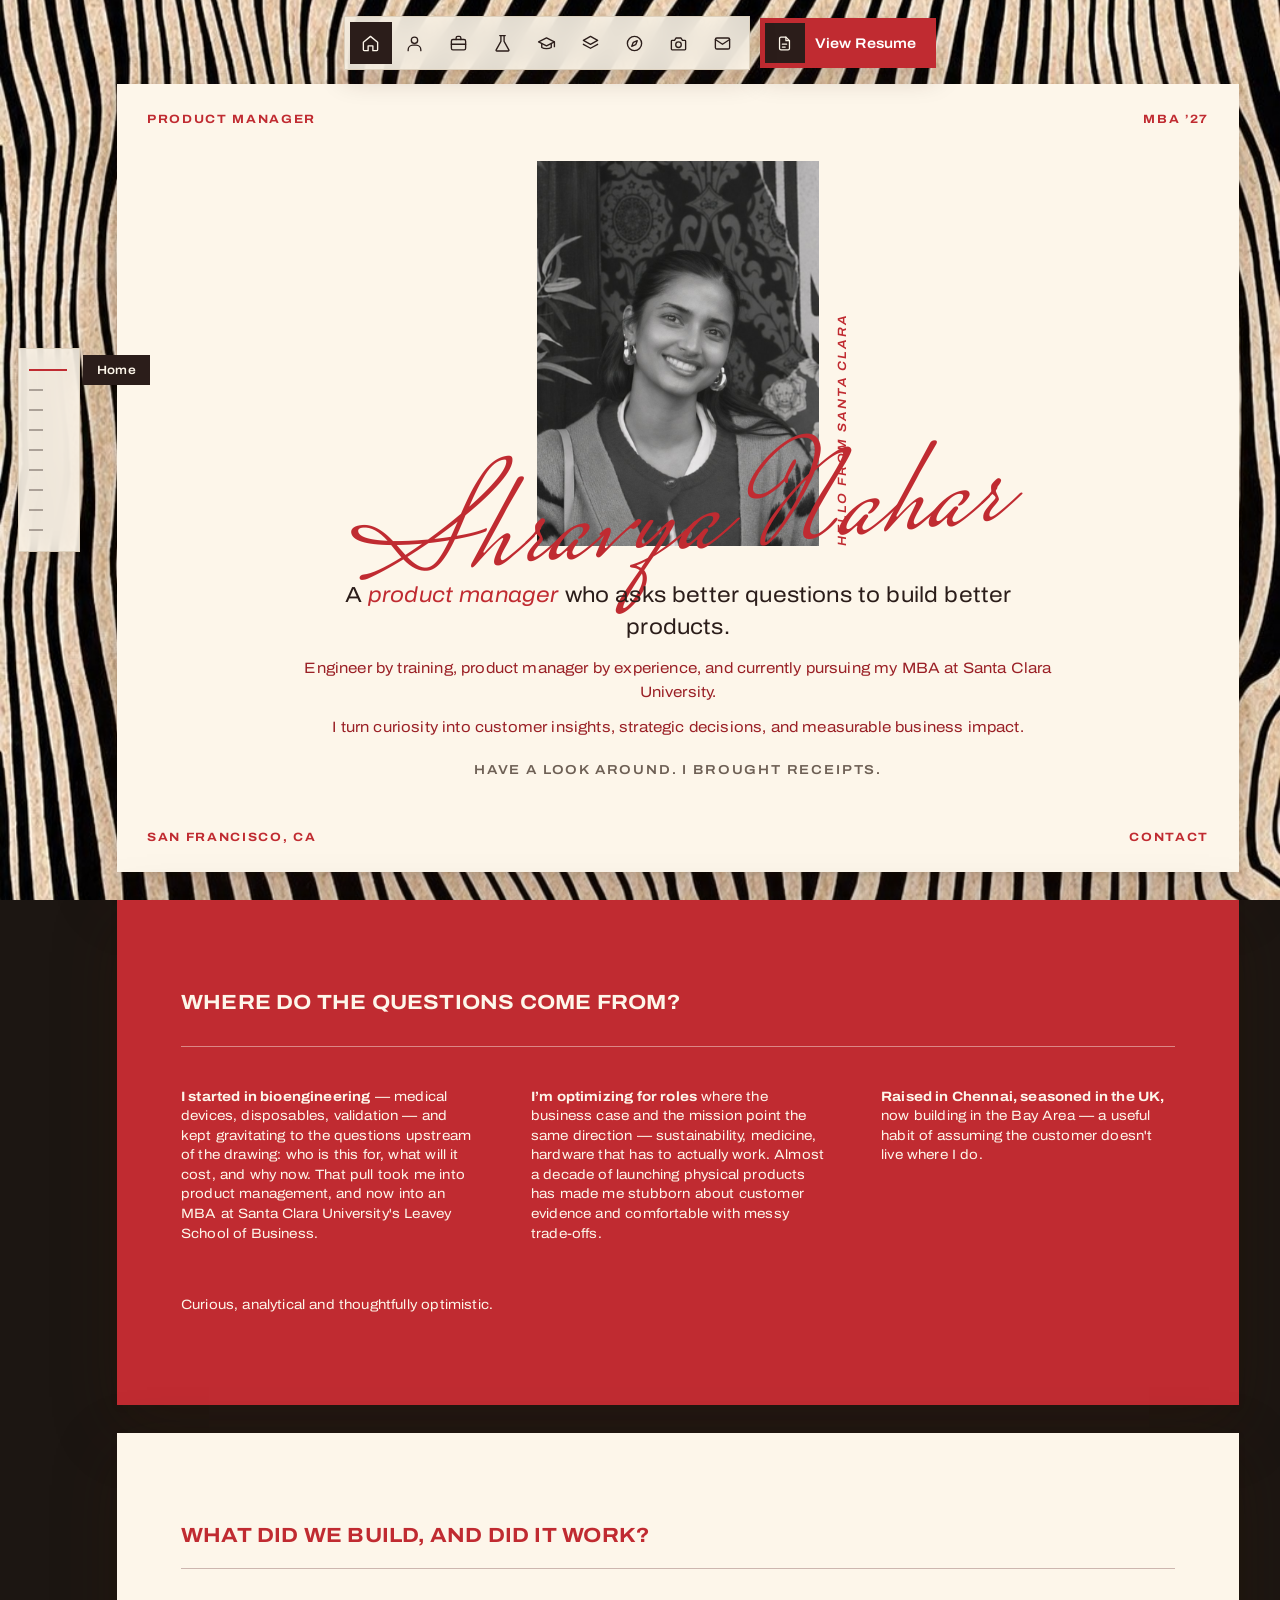
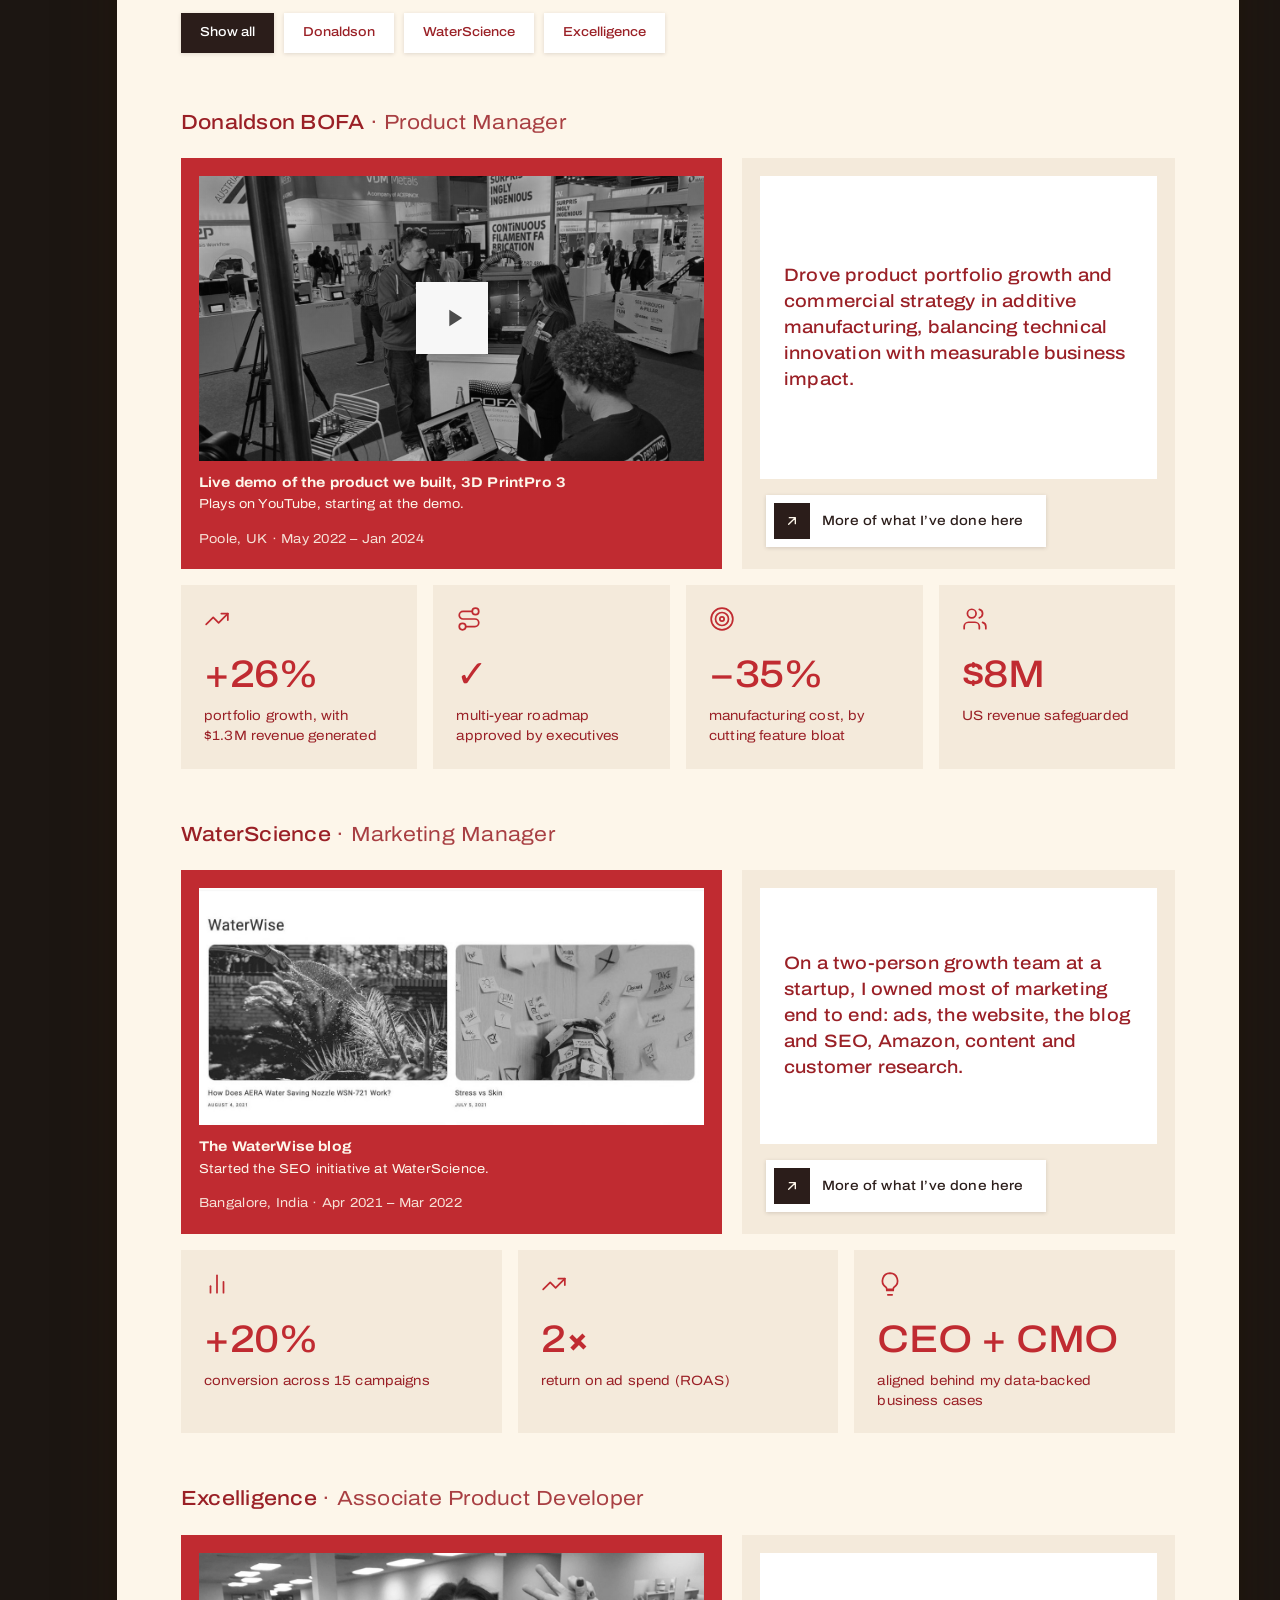
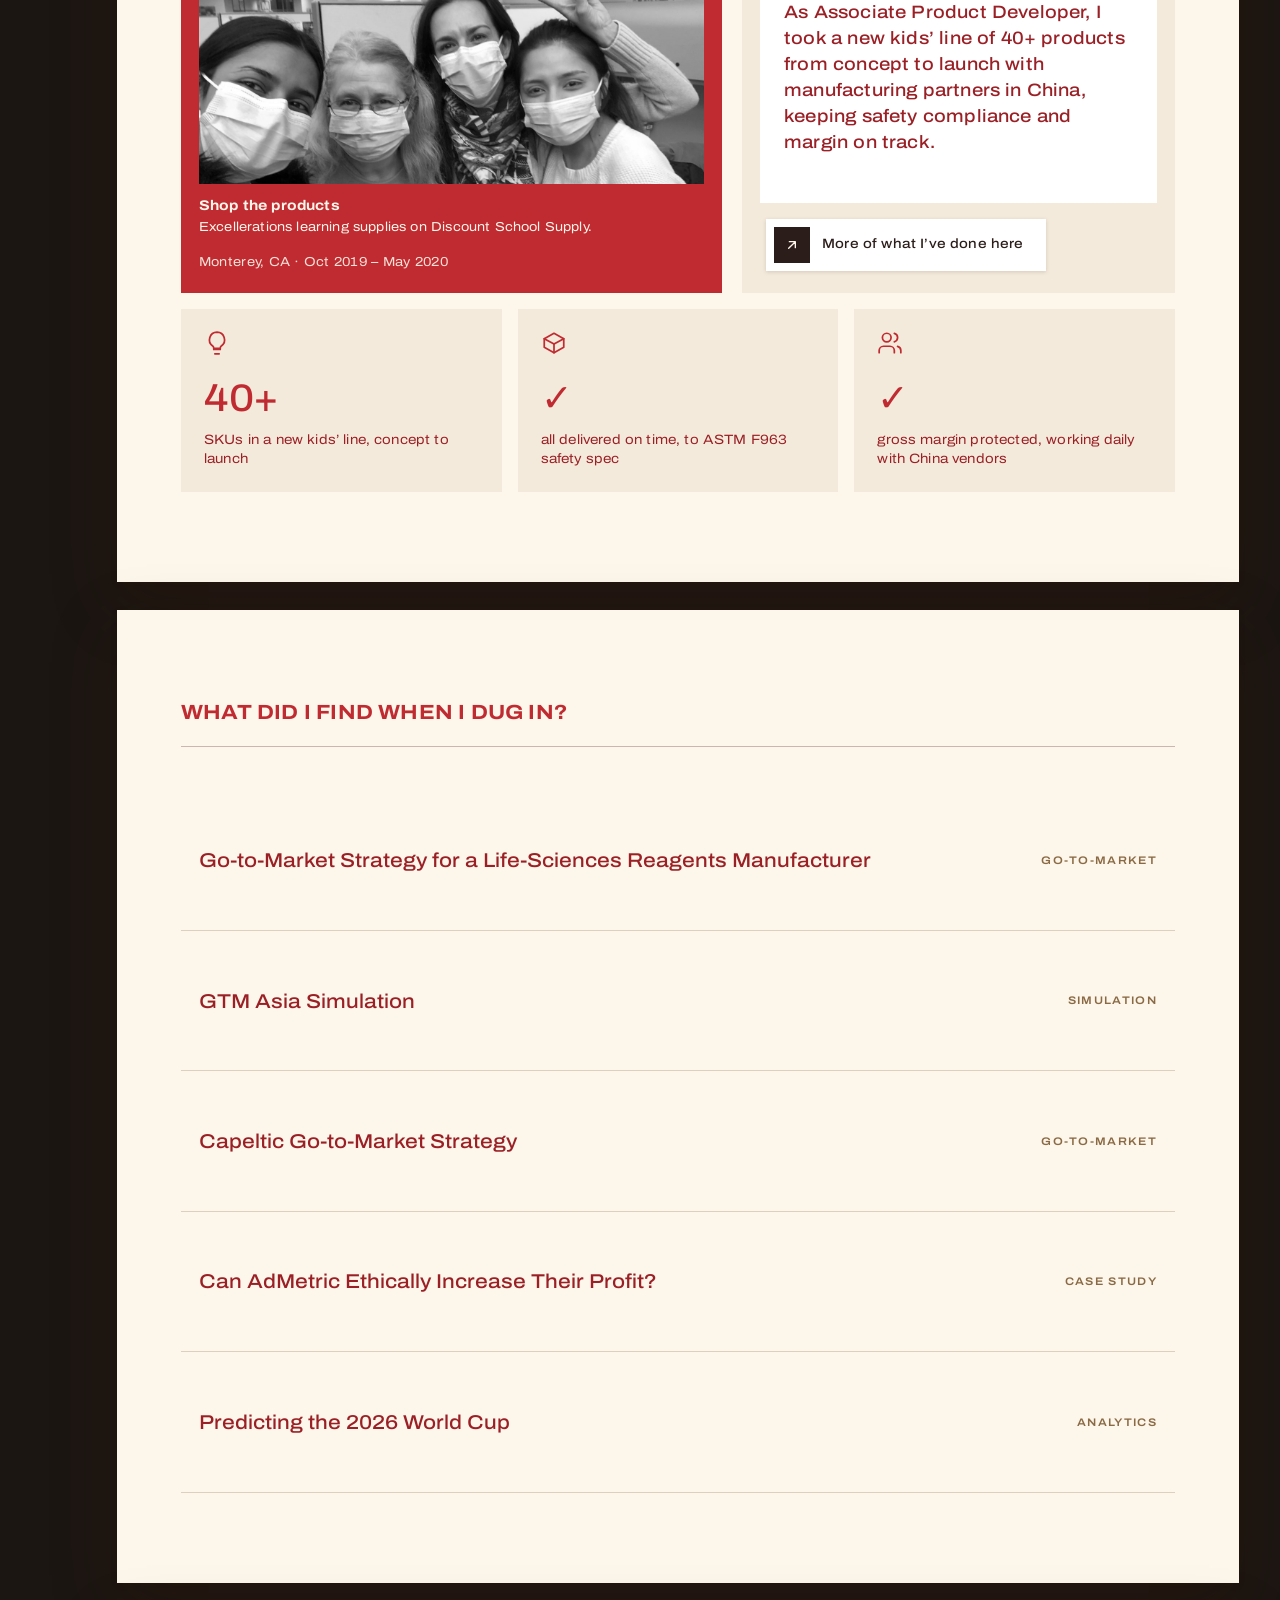
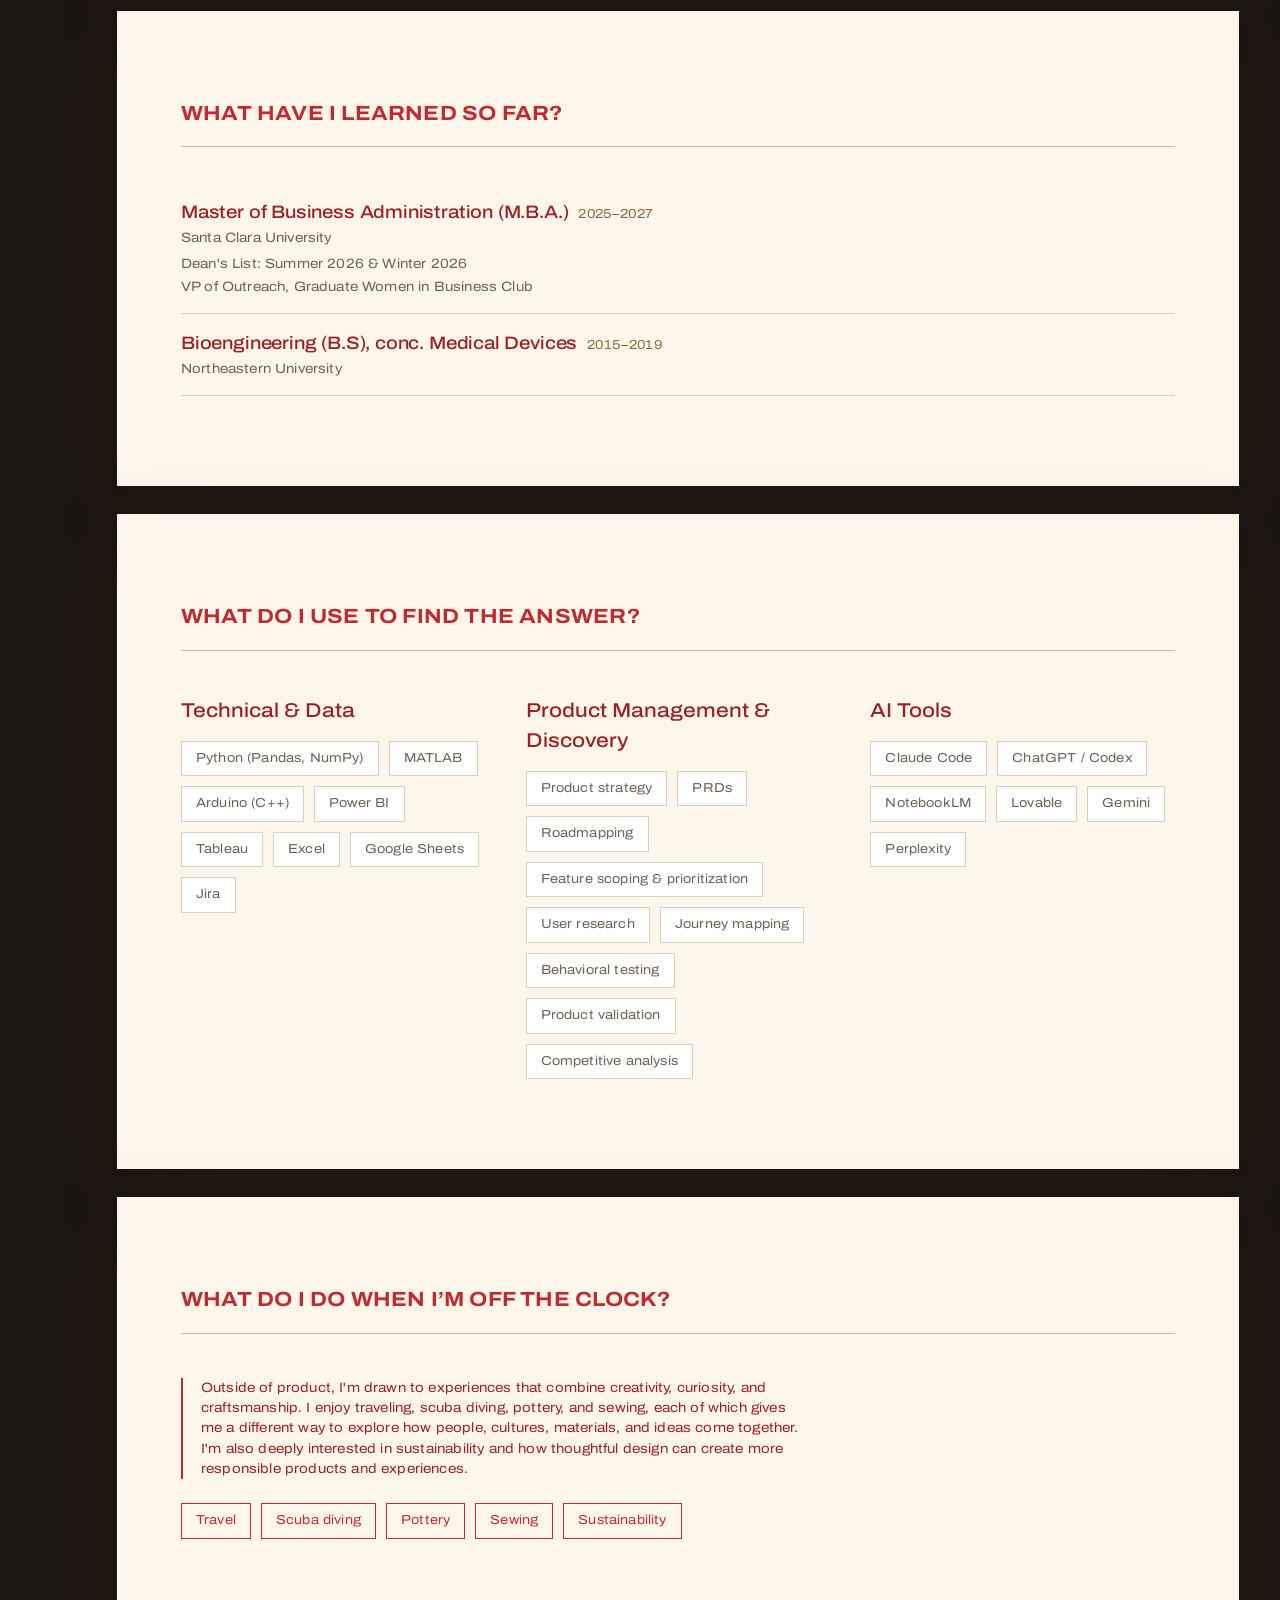
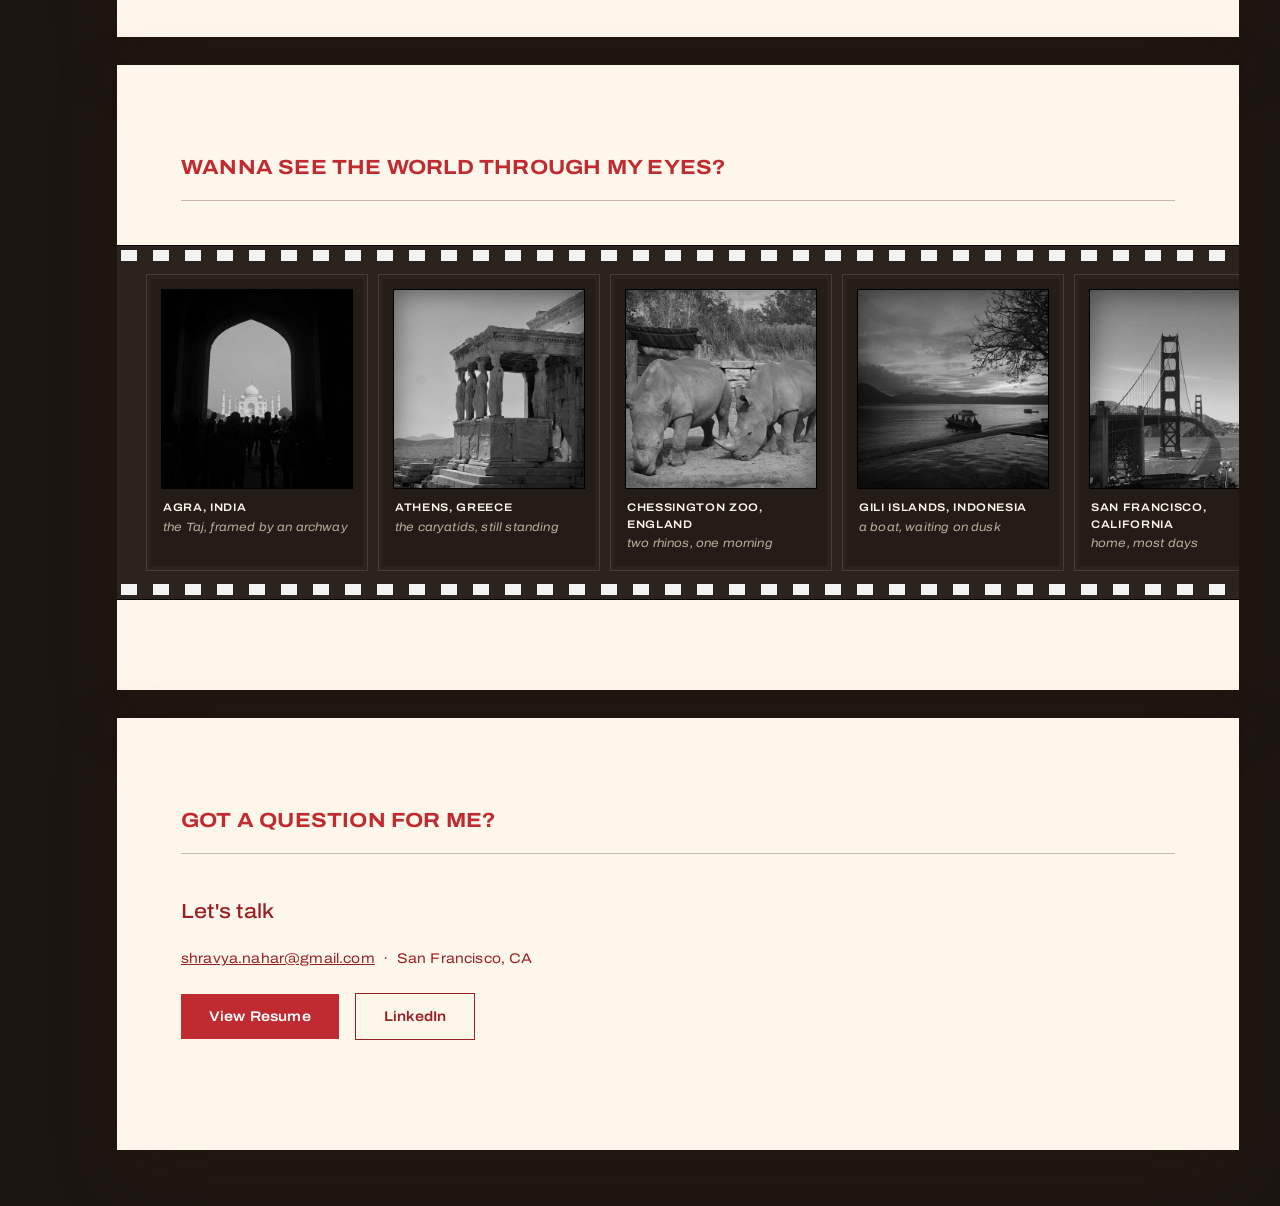
==== index.html @ 0313e8bf "Project row titles back to previous size Co-Authored-By: Claude Sonnet 5.5 <noreply@anthropic.com> C" ====
<!DOCTYPE html>
<html lang="en">
<head>
<meta charset="UTF-8">
<meta name="viewport" content="width=device-width, initial-scale=1.0">
<title>Shravya Nahar — Product Manager</title>
<meta name="description" content="Shravya Nahar — Product Manager, MBA candidate at Santa Clara University. Portfolio of product, growth, and design work.">
<link rel="preconnect" href="https://fonts.googleapis.com">
<link rel="preconnect" href="https://fonts.gstatic.com" crossorigin>
<link href="https://fonts.googleapis.com/css2?family=Archivo:wdth,wght@100..125,300..700&family=Mrs+Saint+Delafield&display=swap" rel="stylesheet">
<link rel="stylesheet" href="css/style.css?v=1793691779">
</head>
<body>
<svg width="0" height="0" style="position:absolute" aria-hidden="true" focusable="false">
  <defs>
    <symbol id="i-trend" viewBox="0 0 24 24"><polyline points="22 7 13.5 15.5 8.5 10.5 2 17"/><polyline points="16 7 22 7 22 13"/></symbol>
    <symbol id="i-route" viewBox="0 0 24 24"><circle cx="6" cy="19" r="3"/><path d="M9 19h8.5a3.5 3.5 0 0 0 0-7h-11a3.5 3.5 0 0 1 0-7H15"/><circle cx="18" cy="5" r="3"/></symbol>
    <symbol id="i-target" viewBox="0 0 24 24"><circle cx="12" cy="12" r="10"/><circle cx="12" cy="12" r="6"/><circle cx="12" cy="12" r="2"/></symbol>
    <symbol id="i-users" viewBox="0 0 24 24"><path d="M16 21v-2a4 4 0 0 0-4-4H6a4 4 0 0 0-4 4v2"/><circle cx="9" cy="7" r="4"/><path d="M22 21v-2a4 4 0 0 0-3-3.87"/><path d="M16 3.13a4 4 0 0 1 0 7.75"/></symbol>
    <symbol id="i-chart" viewBox="0 0 24 24"><line x1="18" y1="20" x2="18" y2="10"/><line x1="12" y1="20" x2="12" y2="4"/><line x1="6" y1="20" x2="6" y2="14"/></symbol>
    <symbol id="i-bulb" viewBox="0 0 24 24"><path d="M9 18h6"/><path d="M10 22h4"/><path d="M12 2a7 7 0 0 0-4 12.7c.6.5 1 1.3 1 2.3h6c0-1 .4-1.8 1-2.3A7 7 0 0 0 12 2z"/></symbol>
    <symbol id="i-box" viewBox="0 0 24 24"><path d="M21 8 12 3 3 8v8l9 5 9-5z"/><path d="M3 8l9 5 9-5"/><path d="M12 13v8"/></symbol>
  </defs>
</svg>

<!-- TOP NAV -->
<header class="topnav">
  <nav class="topnav-pill" aria-label="Sections">
    <a href="#home" data-nav="home" data-label="Home" aria-label="Home"><svg viewBox="0 0 24 24" aria-hidden="true"><path d="M3 10.5 12 3l9 7.5V20a1 1 0 0 1-1 1h-5v-6H9v6H4a1 1 0 0 1-1-1z"/></svg></a>
    <a href="#about" data-nav="about" data-label="About" aria-label="About"><svg viewBox="0 0 24 24" aria-hidden="true"><circle cx="12" cy="8" r="4"/><path d="M4 21v-1a6 6 0 0 1 6-6h4a6 6 0 0 1 6 6v1"/></svg></a>
    <a href="#experience" data-nav="experience" data-label="Experience" aria-label="Experience"><svg viewBox="0 0 24 24" aria-hidden="true"><rect x="3" y="7" width="18" height="13" rx="2"/><path d="M9 7V5a2 2 0 0 1 2-2h2a2 2 0 0 1 2 2v2"/><path d="M3 13h18"/></svg></a>
    <a href="#projects" data-nav="projects" data-label="Projects" aria-label="Projects"><svg viewBox="0 0 24 24" aria-hidden="true"><path d="M10 2v7.31L4 20a1 1 0 0 0 .9 1.5h14.2a1 1 0 0 0 .9-1.5L14 9.31V2"/><path d="M8.5 2h7"/></svg></a>
    <a href="#education" data-nav="education" data-label="Education" aria-label="Education"><svg viewBox="0 0 24 24" aria-hidden="true"><path d="M22 10 12 5 2 10l10 5z"/><path d="M6 12v5c3 2 9 2 12 0v-5"/><path d="M22 10v6"/></svg></a>
    <a href="#skills" data-nav="skills" data-label="Skills" aria-label="Skills"><svg viewBox="0 0 24 24" aria-hidden="true"><path d="m12 3 9 5-9 5-9-5z"/><path d="m3 13 9 5 9-5"/></svg></a>
    <a href="#beyond" data-nav="beyond" data-label="Beyond" aria-label="Beyond"><svg viewBox="0 0 24 24" aria-hidden="true"><circle cx="12" cy="12" r="9"/><path d="m15.5 8.5-2 5-5 2 2-5z"/></svg></a>
    <a href="#lens" data-nav="lens" data-label="Lens" aria-label="Lens"><svg viewBox="0 0 24 24" aria-hidden="true"><path d="M4 8h3l2-3h6l2 3h3a1 1 0 0 1 1 1v10a1 1 0 0 1-1 1H4a1 1 0 0 1-1-1V9a1 1 0 0 1 1-1z"/><circle cx="12" cy="13.5" r="3.5"/></svg></a>
    <a href="#contact" data-nav="contact" data-label="Contact" aria-label="Contact"><svg viewBox="0 0 24 24" aria-hidden="true"><rect x="3" y="5" width="18" height="14" rx="2"/><path d="m3 7 9 6 9-6"/></svg></a>
  </nav>
  <a class="topnav-cta" href="assets/Shravya_Nahar_Resume.pdf" target="_blank" rel="noopener noreferrer"><span class="dot"><svg viewBox="0 0 24 24" aria-hidden="true"><path d="M14 3H7a2 2 0 0 0-2 2v14a2 2 0 0 0 2 2h10a2 2 0 0 0 2-2V8z"/><path d="M14 3v5h5"/><path d="M9 13h6M9 17h4"/></svg></span><span class="t">View Resume</span></a>
</header>

<!-- SIDE RAIL: follows the page as you scroll -->
<nav class="rail" aria-label="Page position">
  <a href="#home" data-nav="home" aria-label="Home"><span class="rail-label">Home</span></a>
  <a href="#about" data-nav="about" aria-label="About"><span class="rail-label">About</span></a>
  <a href="#experience" data-nav="experience" aria-label="Experience"><span class="rail-label">Experience</span></a>
  <a href="#projects" data-nav="projects" aria-label="Projects"><span class="rail-label">Projects</span></a>
  <a href="#education" data-nav="education" aria-label="Education"><span class="rail-label">Education</span></a>
  <a href="#skills" data-nav="skills" aria-label="Skills"><span class="rail-label">Skills</span></a>
  <a href="#beyond" data-nav="beyond" aria-label="Beyond"><span class="rail-label">Beyond</span></a>
  <a href="#lens" data-nav="lens" aria-label="Lens"><span class="rail-label">Lens</span></a>
  <a href="#contact" data-nav="contact" aria-label="Contact"><span class="rail-label">Contact</span></a>
</nav>


<!-- HERO -->
<section class="hero" id="home">
  <span class="corner tl">Product Manager</span>
  <span class="corner tr">MBA &rsquo;27</span>
  <span class="corner bl">San Francisco, CA</span>
  <a class="corner br" href="#contact">Contact</a>
  <div class="hero-stage">
    <figure class="hero-photo">
      <img src="images/shravya-portrait-bw.jpg" alt="Portrait of Shravya Nahar smiling, in a red cardigan">
      <figcaption>Hello from Santa Clara</figcaption>
    </figure>
    <h1 class="signature">Shravya Nahar</h1>
  </div>
  <div class="hero-copy">
    <p class="hero-line">A <em>product manager</em> who asks better questions to build better products.</p>
    <p class="hero-body">Engineer by training, product manager by experience, and currently pursuing my MBA at Santa Clara University.</p>
    <p class="hero-body">I turn curiosity into customer insights, strategic decisions, and measurable business impact.</p>
    <p class="hero-sub">Have a look around. I brought receipts.</p>
  </div>
</section>

<!-- ABOUT -->
<section class="about" id="about">
  <div class="eyebrow">Where do the questions come from?</div>
  <hr class="rule">
  <p><strong>I started in bioengineering</strong> — medical devices, disposables, validation — and kept gravitating to the questions upstream of the drawing: who is this for, what will it cost, and why now. That pull took me into product management, and now into an MBA at Santa Clara University's Leavey School of Business.</p>
  <p><strong>I&rsquo;m optimizing for roles</strong> where the business case and the mission point the same direction — sustainability, medicine, hardware that has to actually work. Almost a decade of launching physical products has made me stubborn about customer evidence and comfortable with messy trade-offs.</p>
  <p><strong>Raised in Chennai, seasoned in the UK,</strong> now building in the Bay Area — a useful habit of assuming the customer doesn't live where I do.</p>
  <p class="closer">Curious, analytical and thoughtfully optimistic.</p>
</section>

<!-- EXPERIENCE -->
<section class="experience" id="experience">
  <div class="eyebrow">What did we build, and did it work?</div>
  <hr class="rule">
  <div class="filter" role="group" aria-label="Filter experience">
    <button class="fpill" type="button" data-job-filter="all" aria-pressed="true">Show all</button>
    <button class="fpill" type="button" data-job-filter="donaldson" aria-pressed="false">Donaldson</button>
    <button class="fpill" type="button" data-job-filter="waterscience" aria-pressed="false">WaterScience</button>
    <button class="fpill" type="button" data-job-filter="excelligence" aria-pressed="false">Excelligence</button>
  </div>
  <article class="job" data-job="donaldson">
    <h3 class="job-head"><a href="work/donaldson.html">Donaldson BOFA <span class="job-head-role">&middot; Product Manager</span></a></h3>
    <div class="job-top">
      <div class="job-visual">
        <div class="job-video">
          <a class="video-facade" style="--video-img: url(../images/donaldson-demo.jpg)" href="https://youtu.be/Z4GzTUq6Cwg?t=8582" target="_blank" rel="noopener noreferrer" aria-label="Watch the live demo on YouTube (opens in a new tab)">
            <span class="video-play"><svg viewBox="0 0 24 24" aria-hidden="true"><path d="M8 5v14l11-7z"/></svg></span>
          </a>
          <p class="video-cap"><strong>Live demo of the product we built, 3D PrintPro 3</strong>Plays on YouTube, starting at the demo.</p>
        </div>
        <div class="job-visual-text"><p class="job-meta">Poole, UK &middot; May 2022 &ndash; Jan 2024</p></div>
      </div>
      <div class="job-summary">
        <div class="job-claim-box"><p class="job-claim">Drove product portfolio growth and commercial strategy in additive manufacturing, balancing technical innovation with measurable business impact.</p></div>
        <div class="job-detail">
          <a class="job-link" href="work/donaldson.html"><span class="dot"><svg viewBox="0 0 24 24" aria-hidden="true"><path d="M7 17 17 7M8 7h9v9"/></svg></span>More of what I&rsquo;ve done here</a>
        </div>
      </div>
    </div>
    <div class="job-cards" style="--n:4">
        <div class="jcard"><svg class="jicon" viewBox="0 0 24 24" aria-hidden="true"><use href="#i-trend"/></svg><p class="stat">+26%</p><p class="stat-label">portfolio growth, with $1.3M revenue generated</p></div>
        <div class="jcard"><svg class="jicon" viewBox="0 0 24 24" aria-hidden="true"><use href="#i-route"/></svg><p class="stat">&#10003;</p><p class="stat-label">multi-year roadmap approved by executives</p></div>
        <div class="jcard"><svg class="jicon" viewBox="0 0 24 24" aria-hidden="true"><use href="#i-target"/></svg><p class="stat">&minus;35%</p><p class="stat-label">manufacturing cost, by cutting feature bloat</p></div>
        <div class="jcard"><svg class="jicon" viewBox="0 0 24 24" aria-hidden="true"><use href="#i-users"/></svg><p class="stat">$8M</p><p class="stat-label">US revenue safeguarded</p></div>
    </div>
  </article>
  <article class="job" data-job="waterscience">
    <h3 class="job-head"><a href="work/waterscience.html">WaterScience <span class="job-head-role">&middot; Marketing Manager</span></a></h3>
    <div class="job-top">
      <div class="job-visual">
        <div class="job-video">
          <a class="job-shot" style="--shot-img: url(../images/ws-blog.jpg)" href="https://www.waterscience.in/blogs/water-awareness?page=10" target="_blank" rel="noopener noreferrer" aria-label="Open the WaterWise blog (opens in a new tab)"></a>
          <p class="video-cap"><strong>The WaterWise blog</strong>Started the SEO initiative at WaterScience.</p>
        </div>
        <div class="job-visual-text"><p class="job-meta">Bangalore, India &middot; Apr 2021 &ndash; Mar 2022</p></div>
      </div>
      <div class="job-summary">
        <div class="job-claim-box"><p class="job-claim">On a two-person growth team at a startup, I owned most of marketing end to end: ads, the website, the blog and SEO, Amazon, content and customer research.</p></div>
        <div class="job-detail">
          <a class="job-link" href="work/waterscience.html"><span class="dot"><svg viewBox="0 0 24 24" aria-hidden="true"><path d="M7 17 17 7M8 7h9v9"/></svg></span>More of what I&rsquo;ve done here</a>
        </div>
      </div>
    </div>
    <div class="job-cards" style="--n:3">
        <div class="jcard"><svg class="jicon" viewBox="0 0 24 24" aria-hidden="true"><use href="#i-chart"/></svg><p class="stat">+20%</p><p class="stat-label">conversion across 15 campaigns</p></div>
        <div class="jcard"><svg class="jicon" viewBox="0 0 24 24" aria-hidden="true"><use href="#i-trend"/></svg><p class="stat">2&times;</p><p class="stat-label">return on ad spend (ROAS)</p></div>
        <div class="jcard"><svg class="jicon" viewBox="0 0 24 24" aria-hidden="true"><use href="#i-bulb"/></svg><p class="stat">CEO + CMO</p><p class="stat-label">aligned behind my data-backed business cases</p></div>
    </div>
  </article>
  <article class="job" data-job="excelligence">
    <h3 class="job-head"><a href="work/excelligence.html">Excelligence <span class="job-head-role">&middot; Associate Product Developer</span></a></h3>
    <div class="job-top">
      <div class="job-visual">
        <div class="job-video">
          <a class="job-shot" style="--shot-img: url(../images/excelligence-crop.jpg); aspect-ratio: 1400 / 640" href="https://www.discountschoolsupply.com/shop/school/excellerations-play-learn-supplies" target="_blank" rel="noopener noreferrer" aria-label="Shop the products on Discount School Supply (opens in a new tab)"></a>
          <p class="video-cap"><strong>Shop the products</strong>Excellerations learning supplies on Discount School Supply.</p>
        </div>
        <div class="job-visual-text"><p class="job-meta">Monterey, CA &middot; Oct 2019 &ndash; May 2020</p></div>
      </div>
      <div class="job-summary">
        <div class="job-claim-box"><p class="job-claim">As Associate Product Developer, I took a new kids&rsquo; line of 40+ products from concept to launch with manufacturing partners in China, keeping safety compliance and margin on track.</p></div>
        <div class="job-detail">
          <a class="job-link" href="work/excelligence.html"><span class="dot"><svg viewBox="0 0 24 24" aria-hidden="true"><path d="M7 17 17 7M8 7h9v9"/></svg></span>More of what I&rsquo;ve done here</a>
        </div>
      </div>
    </div>
    <div class="job-cards" style="--n:3">
        <div class="jcard"><svg class="jicon" viewBox="0 0 24 24" aria-hidden="true"><use href="#i-bulb"/></svg><p class="stat">40+</p><p class="stat-label">SKUs in a new kids&rsquo; line, concept to launch</p></div>
        <div class="jcard"><svg class="jicon" viewBox="0 0 24 24" aria-hidden="true"><use href="#i-box"/></svg><p class="stat">&#10003;</p><p class="stat-label">all delivered on time, to ASTM F963 safety spec</p></div>
        <div class="jcard"><svg class="jicon" viewBox="0 0 24 24" aria-hidden="true"><use href="#i-users"/></svg><p class="stat">&#10003;</p><p class="stat-label">gross margin protected, working daily with China vendors</p></div>
    </div>
  </article>
</section>

<!-- PROJECTS -->
<section class="projects" id="projects">
  <div class="eyebrow">What did I find when I dug in?</div>
  <hr class="rule">
  <div class="list">
    <a class="row" href="work/gtm-reagents.html">
      <span class="row-main">
        <span class="row-title">Go-to-Market Strategy for a Life-Sciences Reagents Manufacturer</span>
        <span class="row-blurb">Developed a three-phase European market-entry strategy for a US life-sciences manufacturer. I led competitor benchmarking across 14 companies, analyzed customer retention and pricing, and evaluated distribution and local manufacturing opportunities. Identified approximately 270% distributor markup on one product and modeled potential freight savings of up to 90% through consolidated shipping.</span>
        <span class="row-key"><span class="k"><b>~270%</b> distributor markup on one product</span><span class="k"><b>up to 90%</b> modeled freight savings</span></span>
      </span>
      <span class="row-tag">Go-to-Market</span>
    </a>
    <a class="row" href="work/gtm-asia.html">
      <span class="row-main">
        <span class="row-title">GTM Asia Simulation</span>
        <span class="row-blurb">Led data-driven strategy in a seven-year consumer-health market simulation spanning China, India, South Korea, and the Philippines. I built an AI-assisted business intelligence dashboard integrating 18 data sheets to guide our team&rsquo;s decisions. We finished first among three teams with $924.3M in cumulative simulated contribution and 17.8% market share.</span>
        <span class="row-key"><span class="k"><b>$924.3M</b> cumulative contribution</span><span class="k"><b>17.8%</b> market share</span><span class="k"><b>1st</b> among three teams</span></span>
      </span>
      <span class="row-tag">Simulation</span>
    </a>
    <a class="row" href="work/capeltic.html">
      <span class="row-main">
        <span class="row-title">Capeltic Go-to-Market Strategy</span>
        <span class="row-blurb">Developed a go-to-market strategy to introduce an Indigenous-owned coffee cooperative to Jesuit universities and parishes. I identified three target customer segments, developed positioning and packaging storytelling, and mapped customer acquisition opportunities to support the brand&rsquo;s US market entry.</span>
        <span class="row-key"><span class="k"><b>3</b> target customer segments</span><span class="k"><b>27</b> US Jesuit universities</span></span>
      </span>
      <span class="row-tag">Go-to-Market</span>
    </a>
    <a class="row" href="work/admetric.html">
      <span class="row-main">
        <span class="row-title">Can AdMetric Ethically Increase Their Profit?</span>
        <span class="row-blurb">Analyzed the trade-off between conversion growth and customer trust in an ad-tech case study. I modeled LTV/CAC against churn, conversion, and returns, examining how a conversion increase from 2% to 3.5% coincided with 90-day churn rising from 18% to 34%. Developed quantitative ethical tolerance limits to inform when product nudges should be disabled.</span>
        <span class="row-key"><span class="k"><b>2% &rarr; 3.5%</b> conversion</span><span class="k"><b>18% &rarr; 34%</b> 90-day churn</span></span>
      </span>
      <span class="row-tag">Case Study</span>
    </a>
    <a class="row" href="work/world-cup.html">
      <span class="row-main">
        <span class="row-title">Predicting the 2026 World Cup</span>
        <span class="row-blurb">Partnered with Isabela to build predictive models estimating pre-tournament FIFA points for 48 national teams. We reduced 20 variables to 10 predictors, compared five machine-learning approaches, and selected KNN Boosting with a validation R&sup2; of 0.806. Identified recent wins and squad market value as significant predictors of team standing.</span>
        <span class="row-key"><span class="k"><b>0.806</b> validation R&sup2;, KNN boosting</span><span class="k"><b>48</b> national teams</span></span>
      </span>
      <span class="row-tag">Analytics</span>
    </a>
  </div>
</section>

<!-- EDUCATION -->
<section class="education" id="education">
  <div class="eyebrow">What have I learned so far?</div>
  <hr class="rule">
  <div class="edu-row"><strong>Master of Business Administration (M.B.A.)</strong><span class="edu-years">2025–2027</span><div class="edu-sub">Santa Clara University</div><div class="edu-sub edu-detail">Dean's List: Summer 2026 &amp; Winter 2026</div><div class="edu-sub edu-detail">VP of Outreach, Graduate Women in Business Club</div></div>
  <div class="edu-row"><strong>Bioengineering (B.S), conc. Medical Devices</strong><span class="edu-years">2015–2019</span><div class="edu-sub">Northeastern University</div></div>
</section>

<!-- SKILLS -->
<section class="skills" id="skills">
  <div class="eyebrow">What do I use to find the answer?</div>
  <hr class="rule">
  <div class="skills-grid">
    <div class="skill-col">
      <h3>Technical &amp; Data</h3>
      <div class="pill-row">
        <span class="pill">Python (Pandas, NumPy)</span><span class="pill">MATLAB</span><span class="pill">Arduino (C++)</span>
        <span class="pill">Power BI</span><span class="pill">Tableau</span><span class="pill">Excel</span>
        <span class="pill">Google Sheets</span><span class="pill">Jira</span>
      </div>
    </div>
    <div class="skill-col">
      <h3>Product Management &amp; Discovery</h3>
      <div class="pill-row">
        <span class="pill">Product strategy</span><span class="pill">PRDs</span><span class="pill">Roadmapping</span>
        <span class="pill">Feature scoping &amp; prioritization</span><span class="pill">User research</span><span class="pill">Journey mapping</span>
        <span class="pill">Behavioral testing</span><span class="pill">Product validation</span><span class="pill">Competitive analysis</span>
      </div>
    </div>
    <div class="skill-col">
      <h3>AI Tools</h3>
      <div class="pill-row">
        <span class="pill">Claude Code</span><span class="pill">ChatGPT / Codex</span><span class="pill">NotebookLM</span>
        <span class="pill">Lovable</span><span class="pill">Gemini</span><span class="pill">Perplexity</span>
      </div>
    </div>
  </div>
</section>

<!-- BEYOND PRODUCT -->
<section class="beyond" id="beyond">
  <div class="eyebrow">What do I do when I&rsquo;m off the clock?</div>
  <hr class="rule">
  <blockquote>Outside of product, I'm drawn to experiences that combine creativity, curiosity, and craftsmanship. I enjoy traveling, scuba diving, pottery, and sewing, each of which gives me a different way to explore how people, cultures, materials, and ideas come together. I'm also deeply interested in sustainability and how thoughtful design can create more responsible products and experiences.</blockquote>
  <div>
    <span class="tag-pill">Travel</span><span class="tag-pill">Scuba diving</span><span class="tag-pill">Pottery</span><span class="tag-pill">Sewing</span><span class="tag-pill">Sustainability</span>
  </div>
</section>

<!-- A DIFFERENT LENS -->
<section class="lens" id="lens">
  <div class="eyebrow">Wanna see the world through my eyes?</div>
  <hr class="rule">
  <div class="filmstrip-outer">
    <div class="sprockets-row" id="sprockets-top"></div>
    <div class="filmstrip-scroll" id="strip">
      <div class="frame"><div class="photo" style="background-image:url('images/lens-taj-mahal.jpg')" data-full="images/lens-taj-mahal.jpg" onclick="openLightbox(this)"></div><div class="caption"><span class="place">Agra, India</span><span class="note">the Taj, framed by an archway</span></div></div>
      <div class="frame"><div class="photo" style="background-image:url('images/lens-acropolis.jpg')" data-full="images/lens-acropolis.jpg" onclick="openLightbox(this)"></div><div class="caption"><span class="place">Athens, Greece</span><span class="note">the caryatids, still standing</span></div></div>
      <div class="frame"><div class="photo" style="background-image:url('images/lens-chessington.jpg')" data-full="images/lens-chessington.jpg" onclick="openLightbox(this)"></div><div class="caption"><span class="place">Chessington Zoo, England</span><span class="note">two rhinos, one morning</span></div></div>
      <div class="frame"><div class="photo" style="background-image:url('images/lens-gili-islands.jpg')" data-full="images/lens-gili-islands.jpg" onclick="openLightbox(this)"></div><div class="caption"><span class="place">Gili Islands, Indonesia</span><span class="note">a boat, waiting on dusk</span></div></div>
      <div class="frame"><div class="photo" style="background-image:url('images/lens-golden-gate.jpg')" data-full="images/lens-golden-gate.jpg" onclick="openLightbox(this)"></div><div class="caption"><span class="place">San Francisco, California</span><span class="note">home, most days</span></div></div>
      <div class="frame"><div class="photo" style="background-image:url('images/lens-poole-harbour.jpg')" data-full="images/lens-poole-harbour.jpg" onclick="openLightbox(this)"></div><div class="caption"><span class="place">Poole Harbour, England</span><span class="note">wading into a red sky</span></div></div>
      <div class="frame"><div class="photo" style="background-image:url('images/lens-jodhpur.jpg')" data-full="images/lens-jodhpur.jpg" onclick="openLightbox(this)"></div><div class="caption"><span class="place">Jodhpur, India</span><span class="note">Mehrangarh, carved in red sandstone</span></div></div>
      <div class="frame"><div class="photo" style="background-image:url('images/lens-reynisfjara.jpg')" data-full="images/lens-reynisfjara.jpg" onclick="openLightbox(this)"></div><div class="caption"><span class="place">Reynisfjara, Iceland</span><span class="note">black sand, sea stacks</span></div></div>
      <div class="frame"><div class="photo" style="background-image:url('images/lens-monterey-bay.jpg')" data-full="images/lens-monterey-bay.jpg" onclick="openLightbox(this)"></div><div class="caption"><span class="place">Monterey Bay Aquarium</span><span class="note">backlit and weightless</span></div></div>
      <div class="frame"><div class="photo" style="background-image:url('images/lens-chennai.jpg')" data-full="images/lens-chennai.jpg" onclick="openLightbox(this)"></div><div class="caption"><span class="place">Chennai, India</span><span class="note">where it all started</span></div></div>
    </div>
    <div class="sprockets-row" id="sprockets-bottom"></div>
  </div>
</section>

<!-- CONTACT -->
<section class="contact" id="contact">
  <div class="eyebrow">Got a question for me?</div>
  <hr class="rule">
  <h2>Let's talk</h2>
  <p><a href="mailto:shravya.nahar@gmail.com">shravya.nahar@gmail.com</a> &nbsp;·&nbsp; San Francisco, CA</p>
  <div>
    <a class="btn btn-primary" href="assets/Shravya_Nahar_Resume.pdf" target="_blank" rel="noopener noreferrer">View Resume</a>
    <a class="btn btn-outline" href="https://www.linkedin.com/in/shravyanahar/" target="_blank" rel="noopener noreferrer">LinkedIn</a>
  </div>
</section>

<div id="lightbox" class="lightbox" onclick="closeLightbox()">
  <img id="lightbox-img" src="" alt="">
</div>

<script src="js/script.js"></script>
</body>
</html>
---- css/style.css ----
/* ============================================================
   Shravya Nahar — portfolio
   Aesthetic: warm paper sheets floating on a sepia backdrop,
   crimson accent, uppercase corner labels, one signature script.
   ============================================================ */
:root {
  --cream: #fdf6ea;
  --paper-2: #f4eadb;
  --red: #c02b31;
  --red-deep: #9a2026;
  --ink: #2b1d1a;
  --muted: #6e6055;
  --line: #ddd0bd;
  --sepia: #8a6a45;
  --strip: #2c231e;
  --sans: "Archivo", "Helvetica Neue", Arial, sans-serif;
  --script: "Mrs Saint Delafield", "Segoe Script", "Snell Roundhand", "Brush Script MT", cursive;
  --gutter: clamp(12px, 3.2vw, 48px);
  --rail-gutter: 0px;
}
@media (min-width: 1280px) { :root { --rail-gutter: 76px; } }

* { box-sizing: border-box; }
html { scroll-behavior: smooth; }
body {
  margin: 0;
  color: var(--ink);
  font-family: var(--sans);
  background-color: #1c1612;
  background-image: url('../images/backdrop-stripes.jpg');
  background-size: cover;
  background-position: center;
  background-attachment: fixed;
  padding-top: 84px;
  padding-bottom: 28px;
}

/* every top-level section is a sheet of paper */
body > section {
  position: relative;
  background: var(--cream);
  margin: 0 var(--gutter) 28px calc(var(--gutter) + var(--rail-gutter));
  padding: 90px 64px;
  overflow: hidden;
  box-shadow: 0 22px 60px rgba(50,24,8,0.28), 0 2px 6px rgba(50,24,8,0.12);
  scroll-margin-top: 84px;
}
h1, h2, h3, h4 { font-family: var(--sans); font-weight: 500; letter-spacing: -0.015em; }
.rule { border: none; border-top: 1px solid var(--line); margin: 0 0 36px; }
.eyebrow { font-weight: 600; font-size: 12px; letter-spacing: 0.16em; text-transform: uppercase; color: var(--red); margin-bottom: 10px; }

/* ---------- HERO ---------- */
.hero { min-height: calc(100vh - 112px); padding: 0; display: flex; flex-direction: column; align-items: center; justify-content: center; }
.corner { position: absolute; z-index: 3; font-size: 12px; font-weight: 700; letter-spacing: 0.14em; text-transform: uppercase; color: var(--red); text-decoration: none; }
.corner.tl { top: 26px; left: 30px; }
.corner.tr { top: 26px; right: 30px; }
.corner.bl { bottom: 26px; left: 30px; }
.corner.br { bottom: 26px; right: 30px; }
a.corner:hover { text-decoration: underline; }
.hero-stage { position: relative; display: flex; justify-content: center; align-items: flex-end; width: 100%; padding: 70px 0 0; }
.hero-photo { position: relative; margin: 0; width: clamp(200px, 22vw, 300px); aspect-ratio: 3 / 4.1; }
.hero-photo img { width: 100%; height: 100%; object-fit: cover; display: block; object-position: 50% 30%; }
.hero-photo figcaption { position: absolute; left: calc(100% + 14px); bottom: 0; writing-mode: vertical-rl; transform: rotate(180deg); font-style: italic; font-weight: 600; font-size: 12px; letter-spacing: 0.16em; text-transform: uppercase; color: var(--red); white-space: nowrap; }
.signature {
  position: absolute; left: 50%; bottom: -0.32em; transform: translateX(-50%) rotate(-5deg);
  margin: 0; font-family: var(--script); font-weight: 400; color: var(--red);
  font-size: clamp(60px, 11.5vw, 190px); line-height: 0.9; letter-spacing: 0; white-space: nowrap; pointer-events: none;
}
.hero-copy { position: relative; z-index: 2; text-align: center; padding: 34px 24px 84px; max-width: 760px; }
.hero-copy p { margin: 0; }
.hero-line { font-size: clamp(17px, 1.7vw, 22px); line-height: 1.45; color: var(--ink); }
.hero-line em { font-style: italic; color: var(--red); }
.hero-sub { margin-top: 10px !important; font-size: 13px; font-weight: 600; letter-spacing: 0.14em; text-transform: uppercase; color: var(--muted); }

/* ---------- ABOUT ---------- */
.about { text-align: center; background: var(--red); color: var(--cream); }
.about .eyebrow { color: var(--cream); opacity: 0.85; }
.about .rule { border-top-color: rgba(253,246,234,0.3); }
.about p { font-size: 16px; line-height: 1.75; max-width: 760px; margin: 0 auto 20px; }
.about .closer { font-style: italic; font-size: 20px; margin-left: auto; margin-right: auto; }
.about .rule, .about .eyebrow { max-width: 760px; margin-left: auto; margin-right: auto; }

/* ---------- PROJECTS ---------- */
.list { display: flex; flex-direction: column; }
.row { position: relative; display: flex; align-items: center; text-decoration: none; color: inherit; min-height: 15.6vh; flex-shrink: 0; padding: 0 18px; border-bottom: 1px solid var(--line); transition: background 0.28s ease, color 0.28s ease, padding-left 0.28s ease; }
.row:hover { background: var(--red); color: var(--cream); padding-left: 28px; }
.row-main { display: flex; flex-direction: column; justify-content: center; flex-grow: 1; min-width: 0; }
.row-title { font-size: 22px; font-weight: 500; letter-spacing: -0.01em; }
.row-blurb { font-size: 13.5px; line-height: 1.5; max-width: 640px; max-height: 0; opacity: 0; overflow: hidden; margin-top: 0; transition: max-height 0.32s ease, opacity 0.28s ease, margin-top 0.32s ease; }
.row:hover .row-blurb { max-height: 160px; opacity: 0.9; margin-top: 8px; }
.row-tag { flex-shrink: 0; font-size: 11px; font-weight: 600; letter-spacing: 0.12em; text-transform: uppercase; color: var(--sepia); min-width: 90px; text-align: right; margin-left: 18px; }
.row:hover .row-tag { color: var(--cream); opacity: 0.85; }

/* ---------- EDUCATION ---------- */
.education { text-align: center; }
.edu-row { padding: 16px 0; border-bottom: 1px solid var(--line); max-width: 760px; margin: 0 auto; text-align: left; }
.education .eyebrow, .education .rule { max-width: 760px; margin-left: auto; margin-right: auto; }
.edu-row strong { font-weight: 500; font-size: 18px; letter-spacing: -0.01em; }
.edu-years { font-size: 13px; color: var(--sepia); margin-left: 10px; }
.edu-sub { font-size: 13.5px; color: var(--muted); margin-top: 2px; }
.edu-detail { margin-top: 6px; }
.edu-detail + .edu-detail { margin-top: 2px; }

/* ---------- EXPERIENCE ---------- */
.exp-title { font-size: clamp(34px, 4.4vw, 56px); font-weight: 500; margin: 0 0 22px; letter-spacing: -0.03em; }
.filter { display: flex; flex-wrap: wrap; gap: 10px; margin-bottom: 56px; }
.fpill { font: inherit; font-size: 14px; font-weight: 500; cursor: pointer; padding: 11px 22px; border-radius: 100px; border: 1px solid transparent; background: #fff; color: var(--ink); box-shadow: 0 1px 4px rgba(43,29,26,0.14); transition: background 0.25s ease, color 0.25s ease, transform 0.2s ease; }
.fpill:hover { transform: translateY(-1px); }
.fpill[aria-pressed="true"] { background: var(--ink); color: var(--cream); }
.fpill:focus-visible { outline: 2px solid var(--red); outline-offset: 2px; }
.job { margin-bottom: 80px; }
.job:last-child { margin-bottom: 0; }
.job[hidden] { display: none; }
.job-head { font-size: clamp(22px, 2.6vw, 34px); line-height: 1.2; font-weight: 500; margin: 0 0 12px; max-width: 900px; }
.job-tags { display: flex; flex-wrap: wrap; gap: 6px 12px; margin: 0 0 28px; font-size: 13px; color: var(--muted); }
.job-top { display: grid; grid-template-columns: 1.25fr 1fr; gap: 20px; margin-bottom: 20px; }
.job-visual { position: relative; min-height: 400px; border-radius: 28px; overflow: hidden; color: var(--cream); background: var(--job-img, none), linear-gradient(150deg, #c02b31 0%, #6b1f1a 55%, #2b1d1a 100%); background-size: cover; background-position: center; display: flex; flex-direction: column; justify-content: flex-end; gap: 18px; padding: 24px; }
.job-visual::before { content: ""; position: absolute; inset: 0; background: linear-gradient(to top, rgba(20,12,10,0.7) 0%, rgba(20,12,10,0) 60%); }
.job-prompt { position: relative; display: flex; gap: 10px; align-items: center; }
.job-prompt-box { flex: 1; min-width: 0; background: rgba(253,246,234,0.94); color: var(--ink); border-radius: 14px; padding: 14px 16px; font-size: 14px; min-height: 48px; display: flex; align-items: center; white-space: nowrap; overflow: hidden; }
.job-prompt-text { overflow: hidden; text-overflow: clip; }
.job-prompt-caret { display: inline-block; width: 1.5px; height: 1.1em; background: var(--red); margin-left: 2px; animation: blink 1s steps(1) infinite; flex-shrink: 0; }
.job-prompt-go { flex-shrink: 0; width: 48px; height: 48px; border-radius: 14px; background: rgba(253,246,234,0.94); display: grid; place-items: center; }
.job-prompt-go svg { width: 20px; height: 20px; fill: none; stroke: var(--ink); stroke-width: 2; stroke-linecap: round; animation: spin 1.6s linear infinite; }
@keyframes blink { 50% { opacity: 0; } }
@keyframes spin { to { transform: rotate(360deg); } }
.job-visual-text { position: relative; width: 100%; padding: 8px 8px 4px; }
.job-visual h3 { font-size: clamp(24px, 2.6vw, 34px); font-weight: 500; margin: 0 0 12px; }
.job-visual-foot { display: flex; justify-content: space-between; gap: 16px; flex-wrap: wrap; font-size: 14px; opacity: 0.92; }
.job-summary { background: var(--paper-2); border-radius: 28px; padding: 24px; display: flex; flex-direction: column; justify-content: space-between; gap: 24px; }
.job-claim-box { background: #fff; border-radius: 20px; padding: 28px; flex: 1; display: flex; align-items: center; }
.job-claim { font-size: clamp(18px, 1.7vw, 22px); line-height: 1.45; margin: 0; font-weight: 500; letter-spacing: -0.01em; }
.job-detail { padding: 0 6px 4px; }
.job-role { font-size: 14px; color: var(--muted); margin: 0 0 8px; }
.job-desc { font-size: 15px; line-height: 1.6; margin: 0 0 18px; }
.job-link { display: inline-flex; align-items: center; gap: 12px; text-decoration: none; background: #fff; color: var(--ink); font-weight: 500; font-size: 15px; padding: 8px 22px 8px 8px; border-radius: 100px; box-shadow: 0 1px 4px rgba(43,29,26,0.16); transition: transform 0.2s ease; }
.job-link:hover { transform: translateY(-2px); }
.job-link .dot { width: 36px; height: 36px; border-radius: 50%; background: var(--ink); display: grid; place-items: center; }
.job-link .dot svg { width: 16px; height: 16px; stroke: var(--cream); fill: none; stroke-width: 2; stroke-linecap: round; stroke-linejoin: round; }
.job-cards { display: grid; grid-template-columns: repeat(var(--n, 4), minmax(0, 1fr)); gap: 20px; }
.jcard { background: var(--paper-2); color: var(--ink); border-radius: 24px; padding: 26px 26px 28px; display: flex; flex-direction: column; gap: 12px; border: 1px solid transparent; transition: transform 0.3s ease, border-color 0.3s ease, background 0.3s ease; }
.jcard:hover { transform: translateY(-4px); border-color: var(--red); background: #fff; }
.jicon { width: 26px; height: 26px; fill: none; stroke: var(--red); stroke-width: 1.6; stroke-linecap: round; stroke-linejoin: round; margin-bottom: 18px; }
.jcard h4 { font-size: 18px; margin: 0; color: var(--red); font-weight: 600; }
.jcard ul { list-style: none; margin: 0; padding: 0; display: flex; flex-direction: column; gap: 10px; }
.jcard li { font-size: 14px; line-height: 1.6; padding-left: 14px; position: relative; }
.jcard li::before { content: ""; position: absolute; left: 0; top: 0.7em; width: 5px; height: 5px; border-radius: 50%; background: var(--sepia); }

/* ---------- SKILLS ---------- */
.skills-grid { display: grid; grid-template-columns: repeat(3, 1fr); gap: 40px; }
.skill-col h3 { font-weight: 500; font-size: 20px; margin: 0 0 16px; }
.pill-row { display: flex; flex-wrap: wrap; gap: 10px; }
.pill { border: 1px solid var(--line); border-radius: 100px; padding: 7px 14px; font-size: 13px; color: var(--muted); background: #fff; }

/* ---------- BEYOND ---------- */
.beyond blockquote { margin: 0 0 24px; padding-left: 18px; border-left: 2px solid var(--red); font-size: 16px; line-height: 1.7; max-width: 760px; font-style: normal; }
.tag-pill { border: 1px solid var(--red); color: var(--red); border-radius: 100px; padding: 7px 14px; font-size: 13px; margin-right: 10px; display: inline-block; margin-bottom: 8px; }

/* ---------- LENS ---------- */
.lens-sub { font-size: 15px; color: var(--muted); margin: -18px 0 30px; max-width: 640px; }
.filmstrip-outer { position: relative; border-top: 1px solid #000; border-bottom: 1px solid #000; margin: 0 -64px; width: calc(100% + 128px); }
.sprockets-row { display: flex; justify-content: flex-start; background: var(--strip); overflow: hidden; }
.sprocket { width: 16px; height: 11px; background: #fefefe; border-radius: 5px; flex-shrink: 0; margin: 4px 8px; opacity: 0.95; }
.sprockets-row .sprocket:first-child { margin-left: 4px; }
.filmstrip-scroll { display: flex; overflow-x: auto; overflow-y: hidden; scroll-snap-type: x proximity; background: var(--strip); padding: 10px 24px; cursor: grab; scrollbar-width: thin; scrollbar-color: var(--cream) var(--strip); user-select: none; }
.filmstrip-scroll.dragging { cursor: grabbing; scroll-snap-type: none; }
.filmstrip-scroll::-webkit-scrollbar { height: 8px; }
.filmstrip-scroll::-webkit-scrollbar-track { background: var(--strip); }
.filmstrip-scroll::-webkit-scrollbar-thumb { background: var(--cream); border-radius: 4px; }
.frame { flex-shrink: 0; width: 220px; margin: 0 6px; padding: 10px 10px 12px; background: #241c17; border: 4px solid #2c231e; outline: 1px solid #4a3d33; scroll-snap-align: center; display: flex; flex-direction: column; gap: 8px; }
.photo { width: 100%; height: 200px; background-size: cover; background-position: center; filter: sepia(0.35) contrast(1.05) brightness(0.96); border: 1px solid #000; position: relative; cursor: pointer; transition: filter 0.35s ease, transform 0.35s ease; }
.photo:hover { filter: sepia(0) contrast(1.05) brightness(1.02); transform: scale(1.035); }
.photo::after { content: ""; position: absolute; inset: 0; box-shadow: inset 0 0 30px rgba(0,0,0,0.55); pointer-events: none; transition: box-shadow 0.35s ease; }
.photo:hover::after { box-shadow: inset 0 0 10px rgba(0,0,0,0.25); }
.caption { display: flex; flex-direction: column; gap: 2px; padding: 2px 2px 0; }
.place { font-weight: 600; font-size: 11px; letter-spacing: 0.06em; color: var(--cream); text-transform: uppercase; }
.note { font-style: italic; font-size: 12px; color: #b9ae9c; }
.lightbox { position: fixed; inset: 0; background: rgba(20,17,13,0.92); display: flex; align-items: center; justify-content: center; opacity: 0; visibility: hidden; transition: opacity 0.3s ease; z-index: 999; cursor: zoom-out; }
.lightbox.open { opacity: 1; visibility: visible; }
.lightbox img { max-width: 88vw; max-height: 88vh; box-shadow: 0 20px 60px rgba(0,0,0,0.6); border: 3px solid var(--cream); }

/* ---------- CONTACT ---------- */
.contact { text-align: center; padding-bottom: 110px; }
.contact h2 { font-size: 34px; margin: 0 0 20px; color: var(--red); }
.contact a { color: var(--ink); }
.btn { display: inline-block; margin-top: 10px; padding: 12px 28px; border-radius: 100px; text-decoration: none; font-size: 14px; font-weight: 600; }
.btn-primary { background: var(--red); color: #fff !important; }
.btn-outline { border: 1.5px solid var(--ink); color: var(--ink) !important; margin-left: 12px; }
.photo-credit { display: block; text-align: center; padding: 6px 0 10px; font-size: 11px; letter-spacing: 0.04em; color: var(--cream); opacity: 0.8; text-decoration: none; text-shadow: 0 1px 6px rgba(20,12,10,0.5); }
.photo-credit:hover { opacity: 1; text-decoration: underline; }

/* ---------- NAVIGATION ---------- */
.topnav { position: fixed; top: 16px; left: 0; right: 0; z-index: 100; display: flex; justify-content: center; align-items: center; gap: 10px; padding: 0 12px; pointer-events: none; }
.topnav > * { pointer-events: auto; }
.topnav-pill { display: flex; gap: 2px; padding: 5px; border-radius: 100px; background: rgba(253,246,234,0.88); -webkit-backdrop-filter: blur(14px); backdrop-filter: blur(14px); border: 1px solid rgba(221,208,189,0.95); box-shadow: 0 8px 28px rgba(50,24,8,0.2); max-width: calc(100vw - 150px); overflow-x: auto; scrollbar-width: none; }
.topnav-pill::-webkit-scrollbar { display: none; }
.topnav-pill a { position: relative; flex-shrink: 0; width: 42px; height: 42px; border-radius: 50%; display: grid; place-items: center; color: var(--ink); transition: background 0.25s ease, color 0.25s ease; }
.topnav-pill a svg { width: 19px; height: 19px; fill: none; stroke: currentColor; stroke-width: 1.7; stroke-linecap: round; stroke-linejoin: round; }
.topnav-pill a:hover { background: rgba(192,43,49,0.1); }
.topnav-pill a.active { background: var(--ink); color: var(--cream); }
.topnav-pill a::after { content: attr(data-label); position: absolute; top: calc(100% + 12px); left: 50%; transform: translateX(-50%) translateY(-4px); background: var(--ink); color: var(--cream); font-size: 11px; font-weight: 600; letter-spacing: 0.04em; padding: 5px 10px; border-radius: 100px; white-space: nowrap; opacity: 0; pointer-events: none; transition: opacity 0.2s ease, transform 0.2s ease; }
.topnav-pill a:hover::after, .topnav-pill a:focus-visible::after { opacity: 1; transform: translateX(-50%) translateY(0); }
.topnav-cta { display: flex; align-items: center; gap: 10px; text-decoration: none; background: var(--red); color: #fff; font-size: 14px; font-weight: 600; padding: 5px 20px 5px 5px; border-radius: 100px; box-shadow: 0 8px 28px rgba(50,24,8,0.22); white-space: nowrap; transition: background 0.2s ease; }
.topnav-cta:hover { background: var(--red-deep); }
.topnav-cta .dot { width: 40px; height: 40px; border-radius: 50%; background: var(--ink); display: grid; place-items: center; }
.topnav-cta .dot svg { width: 17px; height: 17px; stroke: var(--cream); fill: none; stroke-width: 1.8; stroke-linecap: round; stroke-linejoin: round; }
.topnav a:focus-visible, .rail a:focus-visible { outline: 2px solid var(--red); outline-offset: 2px; }

.rail { position: fixed; left: 18px; top: 50%; transform: translateY(-50%); z-index: 90; display: none; flex-direction: column; gap: 2px; padding: 12px 10px; border-radius: 22px; background: rgba(253,246,234,0.86); -webkit-backdrop-filter: blur(12px); backdrop-filter: blur(12px); border: 1px solid rgba(221,208,189,0.95); box-shadow: 0 8px 28px rgba(50,24,8,0.18); }
@media (min-width: 1280px) { .rail { display: flex; } }
.rail a { position: relative; display: flex; align-items: center; height: 18px; width: 40px; text-decoration: none; }
.rail a::before { content: ""; display: block; height: 2px; width: 14px; border-radius: 2px; background: var(--ink); opacity: 0.35; transition: width 0.3s ease, opacity 0.3s ease, background 0.3s ease; }
.rail a:hover::before { opacity: 0.7; width: 22px; }
.rail a.active::before { width: 38px; opacity: 1; background: var(--red); }
.rail-label { position: absolute; left: calc(100% + 14px); top: 50%; transform: translateY(-50%) translateX(-6px); background: var(--ink); color: var(--cream); font-size: 12px; font-weight: 600; padding: 6px 14px; border-radius: 100px; white-space: nowrap; opacity: 0; pointer-events: none; transition: opacity 0.25s ease, transform 0.25s ease; }
.rail a.active .rail-label { opacity: 1; transform: translateY(-50%) translateX(0); }

/* ================= RESPONSIVE ================= */
@media (max-width: 900px) {
  body > section { padding: 64px 24px; }
  .hero { padding: 0; }
  .corner.tl, .corner.bl { left: 18px; } .corner.tr, .corner.br { right: 18px; }
  .corner { font-size: 10px; }
  .skills-grid { grid-template-columns: 1fr; gap: 28px; }
  .filmstrip-outer { margin: 0 -24px; width: calc(100% + 48px); }
  .row { flex-wrap: wrap; height: auto; min-height: 90px; padding: 18px; }
  .row-tag { margin-left: 0; margin-top: 4px; text-align: left; }
  .job-top { grid-template-columns: 1fr; }
  .job-visual { min-height: 320px; }
  .job-cards { grid-template-columns: repeat(2, minmax(0, 1fr)); }
}
@media (max-width: 560px) {
  .topnav-cta span.t { display: none; }
  .topnav-cta { padding: 5px; }
  .topnav-pill { max-width: calc(100vw - 90px); }
  .job-cards { grid-template-columns: 1fr; }
  .job-summary, .job-visual { padding: 16px; }
  .job-claim-box { padding: 20px; }
  .btn-outline { margin-left: 0; margin-top: 10px; display: block; width: fit-content; margin-left: auto; margin-right: auto; }
  .contact .btn { display: block; margin-left: auto; margin-right: auto; width: fit-content; }
  .hero-photo figcaption { display: none; }
}
@media (prefers-reduced-motion: reduce) {
  html { scroll-behavior: auto; }
  .job-prompt-caret, .job-prompt-go svg { animation: none; }
  .rail a::before, .rail-label, .topnav-pill a, .jcard, .fpill { transition: none; }
}


/* ============================================================
   TYPE SYSTEM: wide grotesk, deep red on cream, small body copy,
   section label at left, the question at right, thin divider.
   ============================================================ */
:root { --text: #9a2026; --divider: #cdb6b0; }
body { color: var(--text); font-stretch: 112%; font-size: 14px; line-height: 1.5; letter-spacing: 0.012em; font-weight: 400; }
body > section { color: var(--text); }
h1, h2, h3, h4 { font-stretch: 112%; font-weight: 500; letter-spacing: 0; }
.rule { border-top: 1px solid var(--divider); margin: 0 0 56px; }
.eyebrow {
  display: grid; grid-template-columns: minmax(130px, 24%) 1fr; align-items: start; column-gap: 32px;
  font-size: clamp(20px, 2.1vw, 28px); font-weight: 400; letter-spacing: 0; text-transform: none; line-height: 1.25;
  color: var(--red); margin: 0 0 56px;
}
.eyebrow::before { content: var(--lbl, ""); font-size: clamp(16px, 1.6vw, 22px); font-weight: 700; letter-spacing: 0.01em; text-transform: uppercase; line-height: 1.25; }
.about { --lbl: "About"; } .experience { --lbl: "Work"; } .projects { --lbl: "Projects"; }
.education { --lbl: "Education"; } .skills { --lbl: "Skills"; } .beyond { --lbl: "Beyond"; }
.lens { --lbl: "Photography"; } .contact { --lbl: "Contact"; }
.eyebrow { margin-bottom: 20px; }
.eyebrow + .rule { margin-top: 0; margin-bottom: 44px; }
.about .eyebrow { color: var(--cream); }
.about { color: var(--cream); }
.about .rule { border-top-color: rgba(253,246,234,0.45); }

/* body copy: small, left-aligned, set in columns */
.about { text-align: left; }
.about { display: grid; grid-template-columns: repeat(3, 1fr); column-gap: 56px; row-gap: 10px; }
.about .eyebrow, .about .rule, .about .closer { grid-column: 1 / -1; }
.about p { font-size: 13.5px; line-height: 1.45; max-width: none; margin: 0 0 14px; text-align: left; }
.about strong { font-weight: 700; }
.about .closer { font-style: normal; font-size: 13.5px; margin: 28px 0 0; }
.job-desc, .jcard li, .row-blurb, .edu-sub, .beyond blockquote { font-size: 13.5px; line-height: 1.5; }
.beyond blockquote { max-width: 620px; }
.job-role, .job-tags, .lens-sub { font-size: 13px; }
.row-title { font-weight: 500; font-size: 20px; letter-spacing: 0; }
.exp-title { font-weight: 500; letter-spacing: -0.01em; }
.job-head { font-weight: 500; letter-spacing: 0; }
.job-visual, .job-visual h3, .job-visual-foot { color: var(--cream); }
.job-prompt-box, .job-link { color: var(--ink); }
.fpill { color: var(--text); font-size: 13.5px; }
.fpill[aria-pressed="true"] { color: #fff; }
.contact h2 { font-weight: 500; }

@media (max-width: 900px) {
  .about { grid-template-columns: 1fr; }
}
.about .rule, .about .eyebrow { max-width: none; margin-left: 0; margin-right: 0; }
.about .eyebrow { margin-bottom: 0; opacity: 1; }
.about .rule { margin-bottom: 40px; }
.education .eyebrow, .education .rule, .edu-row { max-width: none; margin-left: 0; margin-right: 0; }
.education .eyebrow { margin-bottom: 20px; }
.education .rule { margin-bottom: 36px; }
.edu-row strong { font-weight: 500; }
.education { text-align: left; }
.contact { text-align: left; }
.contact .eyebrow, .contact .rule { max-width: none; margin-left: 0; margin-right: 0; }
.contact a { color: var(--text); }
.btn-outline { border-color: var(--text); color: var(--text) !important; }


/* header order: LABEL / rule / question / content */
.sec-label { font-size: clamp(16px, 1.6vw, 22px); font-weight: 700; letter-spacing: 0.01em; text-transform: uppercase; line-height: 1.25; color: var(--red); margin: 0 0 20px; }
.sec-label::before { content: var(--lbl, ""); }
.about .sec-label { color: var(--cream); }
body > section .eyebrow {
  display: block; grid-template-columns: none; font-family: var(--sans); font-stretch: 112%;
  font-size: clamp(16px, 1.5vw, 19px); font-weight: 400; letter-spacing: 0.012em; text-transform: none; line-height: 1.35;
  color: var(--red); margin: 0 0 34px; opacity: 1;
}
body > section .eyebrow::before { content: none; }
body > section .rule { margin: 0 0 22px; }
.about .sec-label, .about .rule, .about .eyebrow { grid-column: 1 / -1; max-width: none; margin-left: 0; margin-right: 0; }
.about .sec-label { margin-bottom: 20px; }
.about .rule { margin-bottom: 22px; }
.about .eyebrow { color: var(--cream); margin-bottom: 18px; }


/* the question IS the section title: bold uppercase, as the old labels were */
.sec-label { display: none; }
body > section .eyebrow {
  font-size: clamp(16px, 1.6vw, 22px); font-weight: 700; letter-spacing: 0.01em; text-transform: uppercase;
  line-height: 1.25; color: var(--red); margin: 0 0 20px;
}
.about .eyebrow { color: var(--cream); margin-bottom: 20px; }
body > section .rule { margin: 0 0 36px; }
.about .rule { margin-bottom: 30px; }


/* experience: type scaled to match the rest of the site */
.filter { margin-top: 0; }
.fpill { font-size: 13px; padding: 9px 18px; }
.job-head { font-size: clamp(17px, 1.6vw, 21px); font-weight: 500; line-height: 1.35; letter-spacing: 0.012em; margin: 0 0 22px; color: var(--text); }
.job-visual h3 { font-size: clamp(19px, 1.9vw, 24px); font-weight: 500; letter-spacing: 0.01em; }
.job-visual-foot { font-size: 13px; }
.job-prompt-box { font-size: 13px; }
.job-claim { font-size: clamp(15px, 1.4vw, 18px); line-height: 1.45; font-weight: 500; letter-spacing: 0.01em; color: var(--text); }
.job-role { font-size: 13px; }
.job-desc, .job-link { font-size: 13.5px; }
.jcard h4 { font-size: 15px; font-weight: 600; }

.jcard p { margin: 0; font-size: 13.5px; line-height: 1.55; color: var(--text); letter-spacing: 0.012em; }
.jcard p strong { font-weight: 700; }
.jcard .jicon { margin-bottom: 18px; }
.jcard { gap: 6px; }
.jcard .jicon { margin-bottom: 14px; }
.jcard .stat { font-size: clamp(30px, 3vw, 42px); font-weight: 500; line-height: 1.05; letter-spacing: -0.01em; color: var(--red); margin: 0; }
.jcard .stat-label { font-size: 13.5px; line-height: 1.45; color: var(--text); margin: 4px 0 0; }


/* work slideshow inside the job panel */
.job-slides { position: absolute; inset: 0; }
.slide { position: absolute; inset: 0; margin: 0; background: var(--slide-img) center / cover no-repeat; opacity: 0; transition: opacity 0.6s ease; pointer-events: none; }
.slide.is-on { opacity: 1; pointer-events: auto; }
.slide::after { content: ""; position: absolute; inset: 0; background: linear-gradient(180deg, rgba(20,8,8,0) 45%, rgba(20,8,8,0.78) 100%); }
.slide figcaption { position: absolute; z-index: 2; left: 24px; right: 24px; bottom: 112px; font-size: 13px; line-height: 1.4; color: var(--cream); letter-spacing: 0.012em; }
.slides-ui { position: absolute; z-index: 3; top: 18px; right: 18px; display: flex; align-items: center; gap: 10px; }
.slides-ui[hidden] { display: none; }
.slides-prev, .slides-next { width: 34px; height: 34px; border-radius: 50%; border: none; cursor: pointer; background: rgba(253,246,234,0.92); color: var(--ink); font-size: 20px; line-height: 1; }
.slides-dots { display: flex; gap: 6px; }
.slides-dots i { width: 7px; height: 7px; border-radius: 50%; background: rgba(253,246,234,0.5); display: block; }
.slides-dots i.on { background: var(--cream); }
.job-visual-text { position: relative; z-index: 4; }

.job-visual:has(.job-slides) { min-height: 500px; }
.job-slides { inset: 18px 18px 150px 18px; }
.slide { background-size: contain; background-color: rgba(253,246,234,0.06); border-radius: 18px; overflow: hidden; }
.slide::after { display: none; }
.slide figcaption { left: 0; right: 0; bottom: -34px; }
.slide figcaption { left: 12px; right: auto; bottom: 12px; max-width: calc(100% - 24px); background: rgba(20,8,8,0.72); padding: 7px 12px; border-radius: 100px; font-size: 12px; }
.slides-ui { top: auto; bottom: 8px; right: 8px; }
.slide figcaption { max-width: calc(100% - 170px); }
.job-cards[style*="--n:3"] { grid-template-columns: repeat(3, 1fr); }
.jcard .stat.word { font-size: clamp(19px, 1.7vw, 24px); line-height: 1.2; }

/* carousel v2: image on top, description underneath */
.job-visual:has(.job-slides) { min-height: 500px; }
.job-slides { inset: 18px 18px 118px 18px; }
.slide { display: flex; flex-direction: column; gap: 12px; background: none; border-radius: 0; overflow: visible; }
.slide::before { content: ""; flex: 1; min-height: 0; background: var(--slide-img, none) center / contain no-repeat; border-radius: 14px; }
.slide.slide-text::before { display: none; }
.slide-big { flex: 1; display: flex; align-items: center; justify-content: center; text-align: center; padding: 20px; font-size: clamp(26px, 2.6vw, 36px); font-weight: 500; color: var(--cream); background: rgba(253,246,234,0.08); border-radius: 14px; }
.slide figcaption { position: static; max-width: calc(100% - 150px); min-height: 40px; padding: 0; background: none; border-radius: 0; font-size: 13px; line-height: 1.45; color: var(--cream); }
.slide figcaption strong { display: block; font-size: 14px; font-weight: 700; margin-bottom: 2px; }
.slides-ui { bottom: 0; right: 0; }

/* embedded video clip in a job panel */
.job-visual:has(.job-video) { min-height: 500px; }
.job-video { position: absolute; inset: 18px 18px 118px 18px; display: flex; flex-direction: column; gap: 12px; }
.job-video iframe { flex: 1; min-height: 0; width: 100%; border: 0; border-radius: 14px; background: #000; }
.video-cap { margin: 0; font-size: 13px; line-height: 1.45; color: var(--cream); }
.video-cap strong { display: block; font-size: 14px; font-weight: 700; margin-bottom: 2px; }
.video-facade { flex: 1; min-height: 0; width: 100%; border: 0; border-radius: 14px; cursor: pointer; display: flex; align-items: center; justify-content: center; background: radial-gradient(circle at 50% 40%, rgba(253,246,234,0.16), rgba(253,246,234,0.04) 70%), rgba(20,8,8,0.55); }
.video-play { width: 72px; height: 72px; border-radius: 50%; background: var(--cream); display: grid; place-items: center; transition: transform 0.25s ease; }
.video-play svg { width: 28px; height: 28px; fill: var(--red); margin-left: 4px; }
.video-facade:hover .video-play, .video-facade:focus-visible .video-play { transform: scale(1.08); }
.video-cap a { color: var(--cream); text-decoration: underline; text-underline-offset: 2px; margin-left: 4px; }
.video-frame { flex: 1; min-height: 0; width: 100%; border: 0; border-radius: 14px; background: #000; }

a.video-facade { text-decoration: none; background-image: var(--video-img, none), radial-gradient(circle at 50% 40%, rgba(253,246,234,0.16), rgba(253,246,234,0.04) 70%); background-size: cover; background-position: center; }

a.video-facade { background-image: linear-gradient(rgba(20,8,8,0.28), rgba(20,8,8,0.28)), var(--video-img, none); background-size: cover; background-position: center; }
a.video-facade .video-play { box-shadow: 0 6px 24px rgba(0,0,0,0.35); }

a.job-shot { flex: 1; min-height: 0; display: block; border-radius: 14px; background: var(--shot-img) center top / cover no-repeat; transition: transform 0.3s ease; }
a.job-shot:hover { transform: scale(1.01); }
a.job-shot { flex: none; width: 100%; aspect-ratio: 1140 / 535; background-size: 100% 100%; background-position: center; }

.job[data-job="excelligence"] .job-visual { min-height: 500px; }

/* project rows: room above the title and below the blurb */
@media (min-width: 901px) { .row { padding-top: 26px; padding-bottom: 26px; } }

/* Black & white by default, colour on hover */
.frame .photo, a.video-facade, a.job-shot { filter: grayscale(1); transition: filter 0.45s ease, transform 0.3s ease; }
.frame:hover .photo, .frame .photo:hover, a.video-facade:hover, a.video-facade:focus-visible, a.job-shot:hover, a.job-shot:focus-visible { filter: grayscale(0); }
@media (hover: none) { .frame .photo, a.video-facade, a.job-shot { filter: none; } }

/* Experience panel: single solid red, no gradient */
.job-visual { background: var(--red); }
.job-visual::before { display: none; }

/* Sharp corners everywhere */
*, *::before, *::after { border-radius: 0 !important; }

/* Contact heading matches section sub-headings */
.contact h2 { font-size: clamp(17px, 1.6vw, 21px); font-weight: 500; line-height: 1.35; letter-spacing: 0.012em; margin: 0 0 22px; color: var(--text); }

/* ---------- Case-study pages (work/*.html) ---------- */
.cs-back { display: inline-block; font-size: 12px; font-weight: 600; letter-spacing: 0.12em; text-transform: uppercase; color: var(--text); text-decoration: none; margin-bottom: 22px; }
.cs-back:hover { text-decoration: underline; }
.cs-hero { padding-top: 120px; }
.cs-title { font-size: clamp(28px, 4vw, 52px); line-height: 1.1; font-weight: 500; letter-spacing: -0.01em; margin: 0 0 14px; color: var(--text); max-width: 900px; }
.cs-meta { font-size: 14px; color: var(--text); opacity: 0.85; margin: 0 0 28px; }
.cs-claim { max-width: 900px; margin-bottom: 28px; }
.cs-list { list-style: none; margin: 0; padding: 0; display: flex; flex-direction: column; gap: 14px; max-width: 820px; }
.cs-list li { font-size: 16px; line-height: 1.6; padding-left: 22px; position: relative; color: var(--ink); }
.cs-list li::before { content: ""; position: absolute; left: 0; top: 0.7em; width: 8px; height: 8px; background: var(--red); }
.cs-list strong { color: var(--text); font-weight: 600; }
.cs-p { font-size: 16px; line-height: 1.7; max-width: 820px; margin: 0; color: var(--ink); }
.cs-p strong { color: var(--text); font-weight: 600; }
.cs-shot { position: relative; display: flex !important; align-items: center; justify-content: center; max-width: 820px; }
.cs-cap { color: var(--text) !important; margin-top: 12px; }
.cs-cap strong { display: block; }
.cs-next-links { display: flex; gap: 14px; flex-wrap: wrap; }
.cs-next-links .btn { max-width: 100%; }
.job-head a { color: inherit; text-decoration: none; border-bottom: 1px solid transparent; }
.job-head a:hover { border-bottom-color: currentColor; }
.job-summary .job-link + .job-link { margin-left: 10px; }

/* Compact experience layout: size panels to their content, no dead space */
.job { margin-bottom: 52px; }
.job-visual, .job-visual:has(.job-video), .job[data-job="excelligence"] .job-visual { min-height: 0; justify-content: flex-start; gap: 16px; padding: 18px 18px 20px; }
.job-video { position: static; inset: auto; flex: none; }
.video-facade { flex: none; aspect-ratio: 16 / 9; }
a.job-shot { flex: none; }
.job-visual-text { margin-top: 0; padding: 4px 4px 0; }
.job-visual h3 { margin: 0 0 8px; }
.job-summary { padding: 18px; gap: 16px; }
.job-claim-box { padding: 22px 24px; }
.jcard { padding: 20px 22px 22px; gap: 8px; }
.job-top { margin-bottom: 16px; }
.job-cards { gap: 16px; }

/* Podcast link card (case-study pages) */
.cs-podcast { display: flex; align-items: center; gap: 22px; max-width: 820px; padding: 22px 26px; background: var(--red); color: var(--cream); text-decoration: none; transition: transform 0.25s ease; }
.cs-podcast:hover { transform: translateY(-3px); }
.cs-podcast .video-play { position: static; flex: none; width: 64px; height: 64px; }
.cs-podcast-text { display: flex; flex-direction: column; gap: 6px; font-size: 14px; line-height: 1.5; color: var(--cream); }
.cs-podcast-text strong { font-size: 18px; font-weight: 600; line-height: 1.3; }
.cs-podcast-text em { font-style: normal; font-size: 12px; letter-spacing: 0.1em; text-transform: uppercase; opacity: 0.85; }
@media (max-width: 600px) { .cs-podcast { flex-direction: column; align-items: flex-start; } }
.cs-p + .cs-p { margin-top: 14px; }

/* ---------- Responsive fixes ---------- */
/* stat cards: the inline --n rule used to beat the media queries and squeeze 3 cards onto phones */
@media (max-width: 1000px) {
  .job-cards[style*="--n:4"] { grid-template-columns: repeat(2, minmax(0, 1fr)); }
}
@media (max-width: 700px) {
  .job-cards, .job-cards[style*="--n:3"], .job-cards[style*="--n:4"] { grid-template-columns: minmax(0, 1fr); }
  .jcard .stat { overflow-wrap: anywhere; }
  .job-summary .job-link + .job-link { margin-left: 0; margin-top: 10px; }
  .cs-hero { padding-top: 96px; }
  .cs-title { font-size: clamp(26px, 8vw, 34px); }
  .cs-list li, .cs-p { font-size: 15px; }
  .cs-next-links .btn { width: 100%; text-align: center; white-space: normal; }
}
img, video { max-width: 100%; }

/* very wide monitors: keep the sheets a readable width instead of stretching edge to edge */
@media (min-width: 1700px) {
  body > section { max-width: 1480px; margin-left: auto; margin-right: auto; }
  .hero { max-width: 1480px; }
}

/* Experience panels: role lives in the heading; dates/location sit under the caption */
.job-head-role { font-weight: 400; opacity: 0.85; }
.job-visual-text { padding: 0; }
.job-meta { margin: 0; font-size: 13px; letter-spacing: 0.02em; color: var(--cream); opacity: 0.9; }
.job-visual { gap: 10px; }

/* job summary inside the white claim box */
.job-claim-box { flex-direction: column; align-items: flex-start; justify-content: center; gap: 14px; }
.job-blurb { margin: 0; font-size: 14px; line-height: 1.55; color: var(--ink); opacity: .85; }

/* Case-study body text matches the landing page: 13.5px, 1.5 line-height, red text, wide Archivo */
.cs-p, .cs-list li { font-size: 13.5px; line-height: 1.5; letter-spacing: 0.012em; font-weight: 400; color: var(--text); }
.cs-p strong, .cs-list strong { font-weight: 700; color: var(--text); }
.cs-p + .cs-p { margin-top: 12px; }
.cs-list { gap: 12px; }
.cs-list li::before { top: 0.55em; width: 7px; height: 7px; }
.cs-meta { font-size: 13px; letter-spacing: 0.02em; opacity: 0.9; }
.cs-cap, .cs-cap strong { font-size: 13.5px; line-height: 1.5; }
.cs-case-title { font-weight: 500 !important; font-size: clamp(22px, 2.6vw, 34px) !important; letter-spacing: 0 !important; line-height: 1.2 !important; }
@media (max-width: 700px) { .cs-list li, .cs-p { font-size: 13.5px; } }

/* Case-study page title: same size as the job headings on the landing page */
.cs-title { font-size: clamp(22px, 2.6vw, 34px); line-height: 1.2; letter-spacing: 0; }
@media (max-width: 700px) { .cs-title { font-size: clamp(22px, 6vw, 26px); } }
.cs-title { font-size: clamp(17px, 1.7vw, 22px); font-weight: 600; }
@media (max-width: 700px) { .cs-title { font-size: 17px; } }

/* Case-study visual breaks: stat cards and pull quote between paragraphs */
.cs-cards { margin: 24px 0 8px; max-width: 820px; }
.cs-cards .jcard .stat { font-size: clamp(26px, 3vw, 38px); line-height: 1.05; margin: 0; font-weight: 500; color: var(--red); letter-spacing: -0.01em; }
.cs-cards .jcard .stat-label { margin: 0; font-size: 13px; line-height: 1.45; }
.cs-cards[style*="--n:1"] { grid-template-columns: minmax(0, 1fr); }
.cs-cards[style*="--n:2"] { grid-template-columns: repeat(2, minmax(0, 1fr)); }
.cs-cards[style*="--n:4"] { grid-template-columns: repeat(4, minmax(0, 1fr)); }
.cs-quote { margin: 26px 0 4px; max-width: 820px; background: var(--red); color: var(--cream); padding: 28px 30px; font-size: clamp(18px, 1.9vw, 24px); line-height: 1.4; font-weight: 500; letter-spacing: -0.005em; border: 0; }
@media (max-width: 700px) { .cs-cards[style*="--n:2"], .cs-cards[style*="--n:4"] { grid-template-columns: minmax(0, 1fr); } }

/* Featured product decision at the top of the Donaldson case study */
.cs-feature { margin: 22px 0 8px; max-width: 820px; background: var(--red); color: var(--cream); padding: 26px 30px 30px; }
.cs-feature-k { margin: 0 0 18px; font-size: 12px; font-weight: 600; letter-spacing: 0.14em; text-transform: uppercase; opacity: 0.85; color: var(--cream); }
.cs-feature-row { display: grid; grid-template-columns: 1fr 1fr; gap: 28px; }
.cs-feature-n { margin: 0; font-size: clamp(44px, 6.5vw, 84px); line-height: 1; font-weight: 500; letter-spacing: -0.02em; color: var(--cream); }
.cs-feature-l { margin: 10px 0 0; font-size: 13.5px; line-height: 1.4; color: var(--cream); opacity: 0.92; }
@media (max-width: 560px) { .cs-feature-row { grid-template-columns: 1fr; gap: 20px; } }

/* ---- GTM project page: recreated charts ---- */
.cs-chart { margin: 22px 0 6px; max-width: 820px; background: var(--paper-2); padding: 22px 24px 20px; }
.cs-chart-t { margin: 0 0 4px; font-size: 14px; font-weight: 700; color: var(--text); }
.cs-chart-s { margin: 0 0 18px; font-size: 12.5px; opacity: .85; color: var(--text); }
.cs-bars { display: flex; align-items: flex-end; gap: 14px; height: 200px; border-bottom: 1px solid var(--divider); padding: 0 4px; }
.cs-bar { flex: 1; display: flex; flex-direction: column; justify-content: flex-end; align-items: center; height: 100%; min-width: 0; }
.cs-bar i { display: block; width: 100%; background: var(--red); min-height: 3px; }
.cs-bar b { font-size: 13px; font-weight: 700; color: var(--text); margin-bottom: 6px; }
.cs-bar-names { display: flex; gap: 14px; padding: 8px 4px 0; }
.cs-bar-names span { flex: 1; text-align: center; font-size: 12px; color: var(--text); min-width: 0; }
.cs-chart-note { margin: 14px 0 0; font-size: 12px; line-height: 1.45; opacity: .85; color: var(--text); }
.cs-matrix { width: 100%; border-collapse: separate; border-spacing: 5px; font-size: 12.5px; color: var(--text); }
.cs-matrix th { font-weight: 600; text-align: center; padding: 2px 0 6px; }
.cs-matrix th:first-child, .cs-matrix td:first-child { text-align: left; font-weight: 600; width: 28%; white-space: nowrap; }
.cs-matrix td.c { height: 22px; }
.cs-matrix td.d { background: var(--red); }
.cs-matrix td.p { background: rgba(192,43,49,.38); }
.cs-matrix td.n { background: transparent; box-shadow: inset 0 0 0 1px var(--divider); }
.cs-key { display: flex; gap: 18px; flex-wrap: wrap; margin: 12px 0 0; font-size: 12px; color: var(--text); }
.cs-key span::before { content: ""; display: inline-block; width: 12px; height: 12px; margin-right: 6px; vertical-align: -2px; }
.cs-key .d::before { background: var(--red); } .cs-key .p::before { background: rgba(192,43,49,.38); } .cs-key .n::before { box-shadow: inset 0 0 0 1px var(--divider); }
.cs-steps { list-style: none; margin: 22px 0 6px; padding: 0; max-width: 820px; display: flex; flex-direction: column; gap: 10px; }
.cs-steps li { display: grid; grid-template-columns: 64px 1fr; gap: 0 18px; background: var(--red); color: var(--cream); padding: 18px 22px; }
.cs-steps .n { grid-row: 1 / span 3; font-size: 34px; font-weight: 500; line-height: 1; letter-spacing: -0.01em; }
.cs-steps h4 { margin: 0; font-size: 15px; font-weight: 600; display: flex; justify-content: space-between; gap: 12px; color: var(--cream); }
.cs-steps h4 em { font-style: normal; font-size: 12px; font-weight: 500; opacity: .85; white-space: nowrap; }
.cs-steps p { margin: 4px 0 0; font-size: 13.5px; line-height: 1.5; color: var(--cream); }
.cs-steps .tag { margin-top: 6px; font-size: 11px; letter-spacing: .1em; text-transform: uppercase; opacity: .8; }
@media (max-width: 600px) { .cs-steps li { grid-template-columns: 40px 1fr; gap: 0 12px; padding: 16px; } .cs-steps h4 { flex-direction: column; gap: 2px; } .cs-bars, .cs-bar-names { gap: 8px; } .cs-matrix th:first-child, .cs-matrix td:first-child { white-space: normal; } }

/* ---- Capeltic page graphics ---- */
.cs-seg { display: grid; grid-template-columns: repeat(3, minmax(0,1fr)); gap: 12px; }
.cs-seg > div { background: var(--cream); padding: 18px 14px 20px; text-align: center; color: var(--text); }
.cs-seg svg { width: 26px; height: 26px; fill: none; stroke: var(--red); stroke-width: 1.6; stroke-linecap: round; stroke-linejoin: round; margin-bottom: 10px; }
.cs-seg b { display: block; font-size: 15px; font-weight: 600; }
.cs-seg span { display: block; margin-top: 4px; font-size: 12.5px; opacity: .85; }
.cs-aida { display: grid; grid-template-columns: repeat(4, minmax(0,1fr)); gap: 12px; }
.cs-aida > div { background: var(--cream); padding: 16px 10px 18px; text-align: center; color: var(--text); }
.cs-aida > div.on { background: var(--red); color: var(--cream); }
.cs-aida small { display: block; font-size: 12px; opacity: .8; }
.cs-aida b { display: block; margin: 4px 0 2px; font-size: 15px; font-weight: 600; }
.cs-aida span { display: block; font-size: 12px; opacity: .85; }
.cs-road { display: flex; flex-direction: column; gap: 12px; }
.cs-road > div { display: grid; grid-template-columns: 110px 1fr; gap: 6px 16px; align-items: center; color: var(--text); }
.cs-road em { font-style: normal; font-size: 12.5px; font-weight: 600; background: var(--cream); padding: 10px 12px; text-align: center; }
.cs-road b { font-size: 14px; font-weight: 600; }
.cs-road i { display: block; height: 8px; background: rgba(192,43,49,.15); position: relative; margin-top: 6px; }
.cs-road i::after { content: ""; position: absolute; inset: 0 auto 0 0; width: var(--w); background: var(--red); }
.cs-kpi { width: 100%; max-width: 820px; border-collapse: collapse; margin: 18px 0 6px; font-size: 13.5px; color: var(--text); }
.cs-kpi th { text-align: left; font-size: 12px; letter-spacing: .1em; text-transform: uppercase; padding: 8px 12px; border-bottom: 2px solid var(--red); }
.cs-kpi td { padding: 10px 12px; border-bottom: 1px solid var(--divider); }
.cs-kpi td:last-child { font-weight: 700; }
@media (max-width: 600px) { .cs-seg, .cs-aida { grid-template-columns: minmax(0,1fr); } .cs-road > div { grid-template-columns: 1fr; } .cs-road em { text-align: left; } }

/* Embedded dashboard */
.cs-frame { display: block; width: 100%; max-width: 1100px; height: 760px; margin-top: 18px; border: 1px solid var(--divider); background: var(--cream); }
@media (max-width: 700px) { .cs-frame { height: 560px; } }

/* LTV/CAC chart */
.cs-svg { display: block; width: 100%; height: auto; margin-top: 6px; }
.cs-svg text { font-size: 12px; fill: var(--text); font-family: inherit; font-stretch: 112%; }
.cs-svg text.ax { font-size: 12.5px; font-weight: 600; }
.cs-key .k::before { background: var(--c); }
@media (max-width: 600px) { .cs-svg text { font-size: 15px; } }
.cs-bar i.alt { background: rgba(192,43,49,.38); }

/* hero copy under the portrait */
.hero-copy { max-width: 820px; }
.hero-body { margin-top: 12px !important; font-size: clamp(13.5px, 1.2vw, 15px); line-height: 1.55; color: var(--text); }
.hero-line + .hero-body { margin-top: 14px !important; }
.hero-body + .hero-sub { margin-top: 22px !important; }

/* Project rows: big title, short description, emphasized key results */
.row-title { font-size: 20px; font-weight: 500; letter-spacing: 0; }
.row-blurb { max-width: 780px; font-size: 13.5px; line-height: 1.55; }
.row:hover .row-blurb { max-height: 200px; opacity: 0.92; margin-top: 10px; }
.row-key { display: flex; flex-wrap: wrap; gap: 8px; max-height: 0; opacity: 0; overflow: hidden; margin-top: 0; transition: max-height 0.32s ease, opacity 0.28s ease, margin-top 0.32s ease; }
.row:hover .row-key { max-height: 120px; opacity: 1; margin-top: 14px; }
.row-key .k { display: inline-flex; align-items: baseline; gap: 8px; background: var(--cream); color: var(--red-deep); padding: 7px 14px; font-size: 12.5px; font-weight: 500; }
.row-key .k b { font-size: 19px; font-weight: 700; letter-spacing: -0.01em; color: var(--red); }
@media (hover: none) {
  .row-blurb { max-height: none; opacity: 0.9; margin-top: 10px; }
  .row-key { max-height: none; opacity: 1; margin-top: 12px; }
}
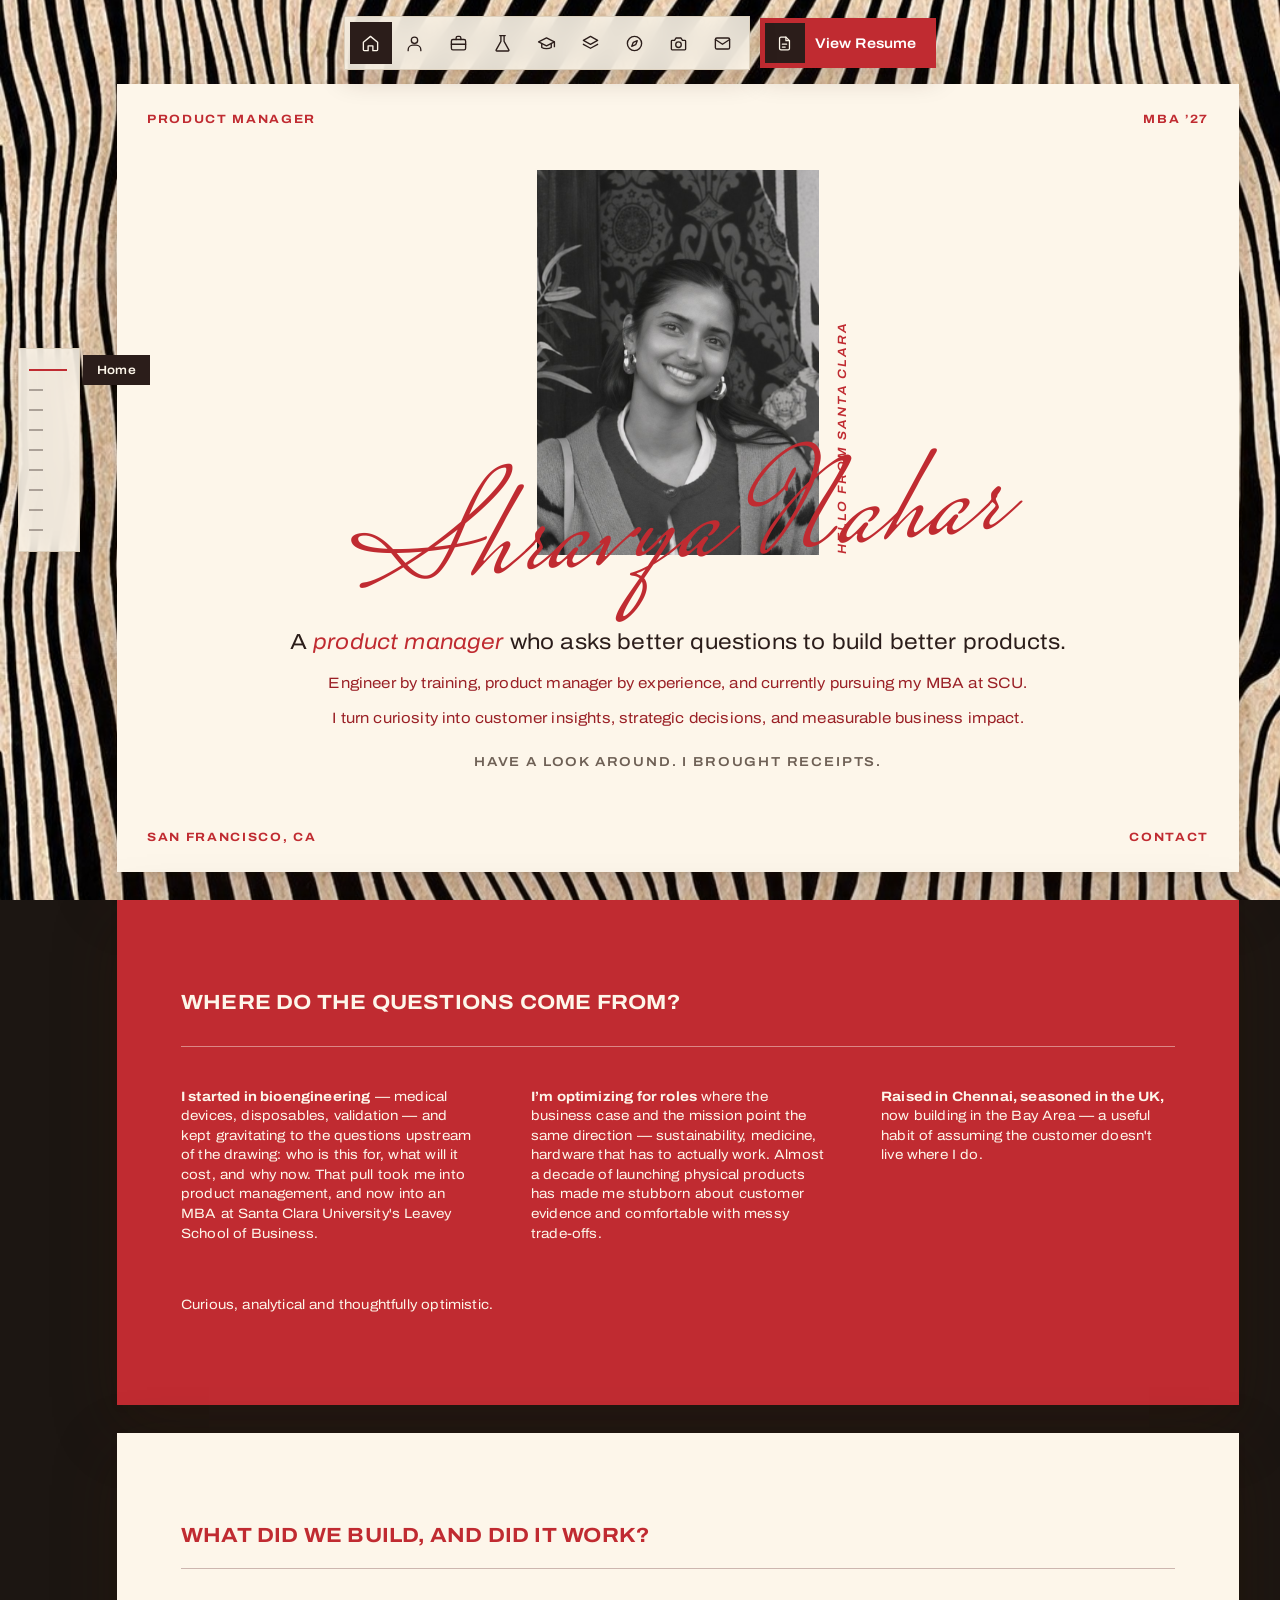
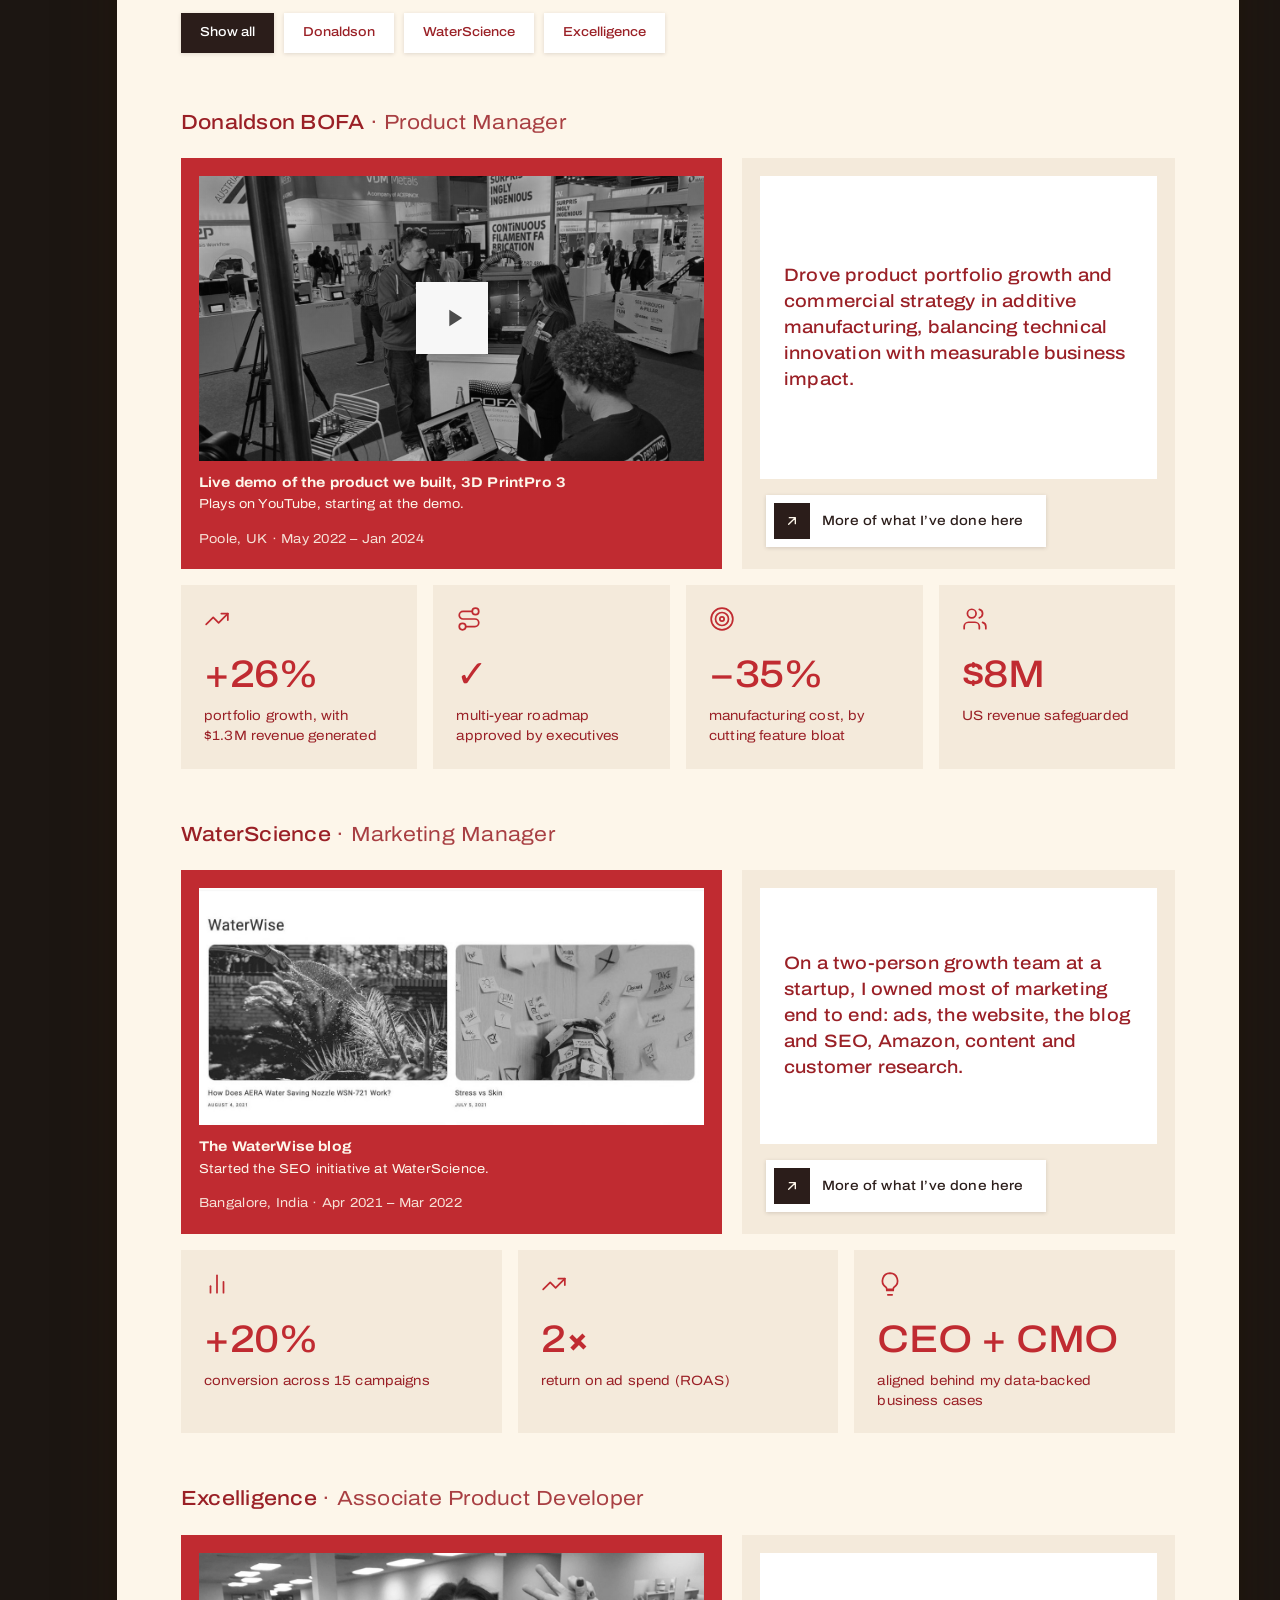
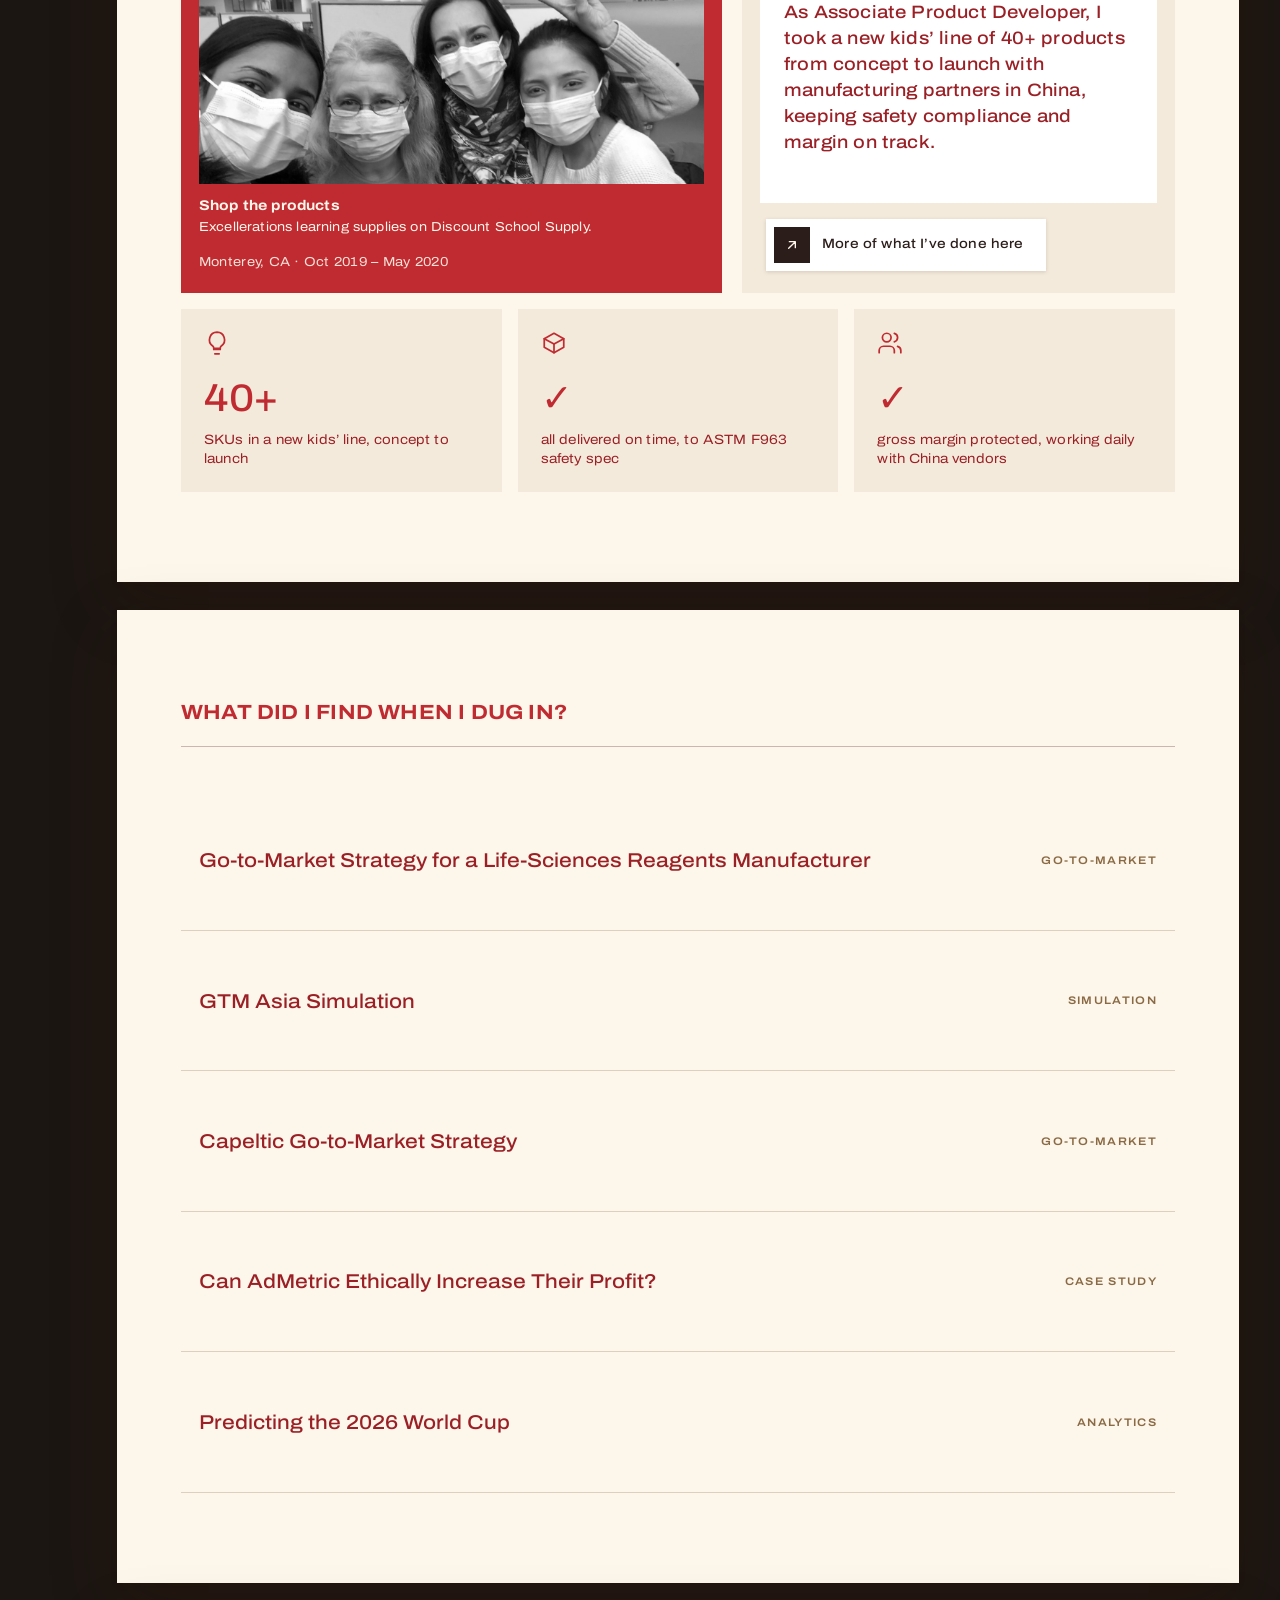
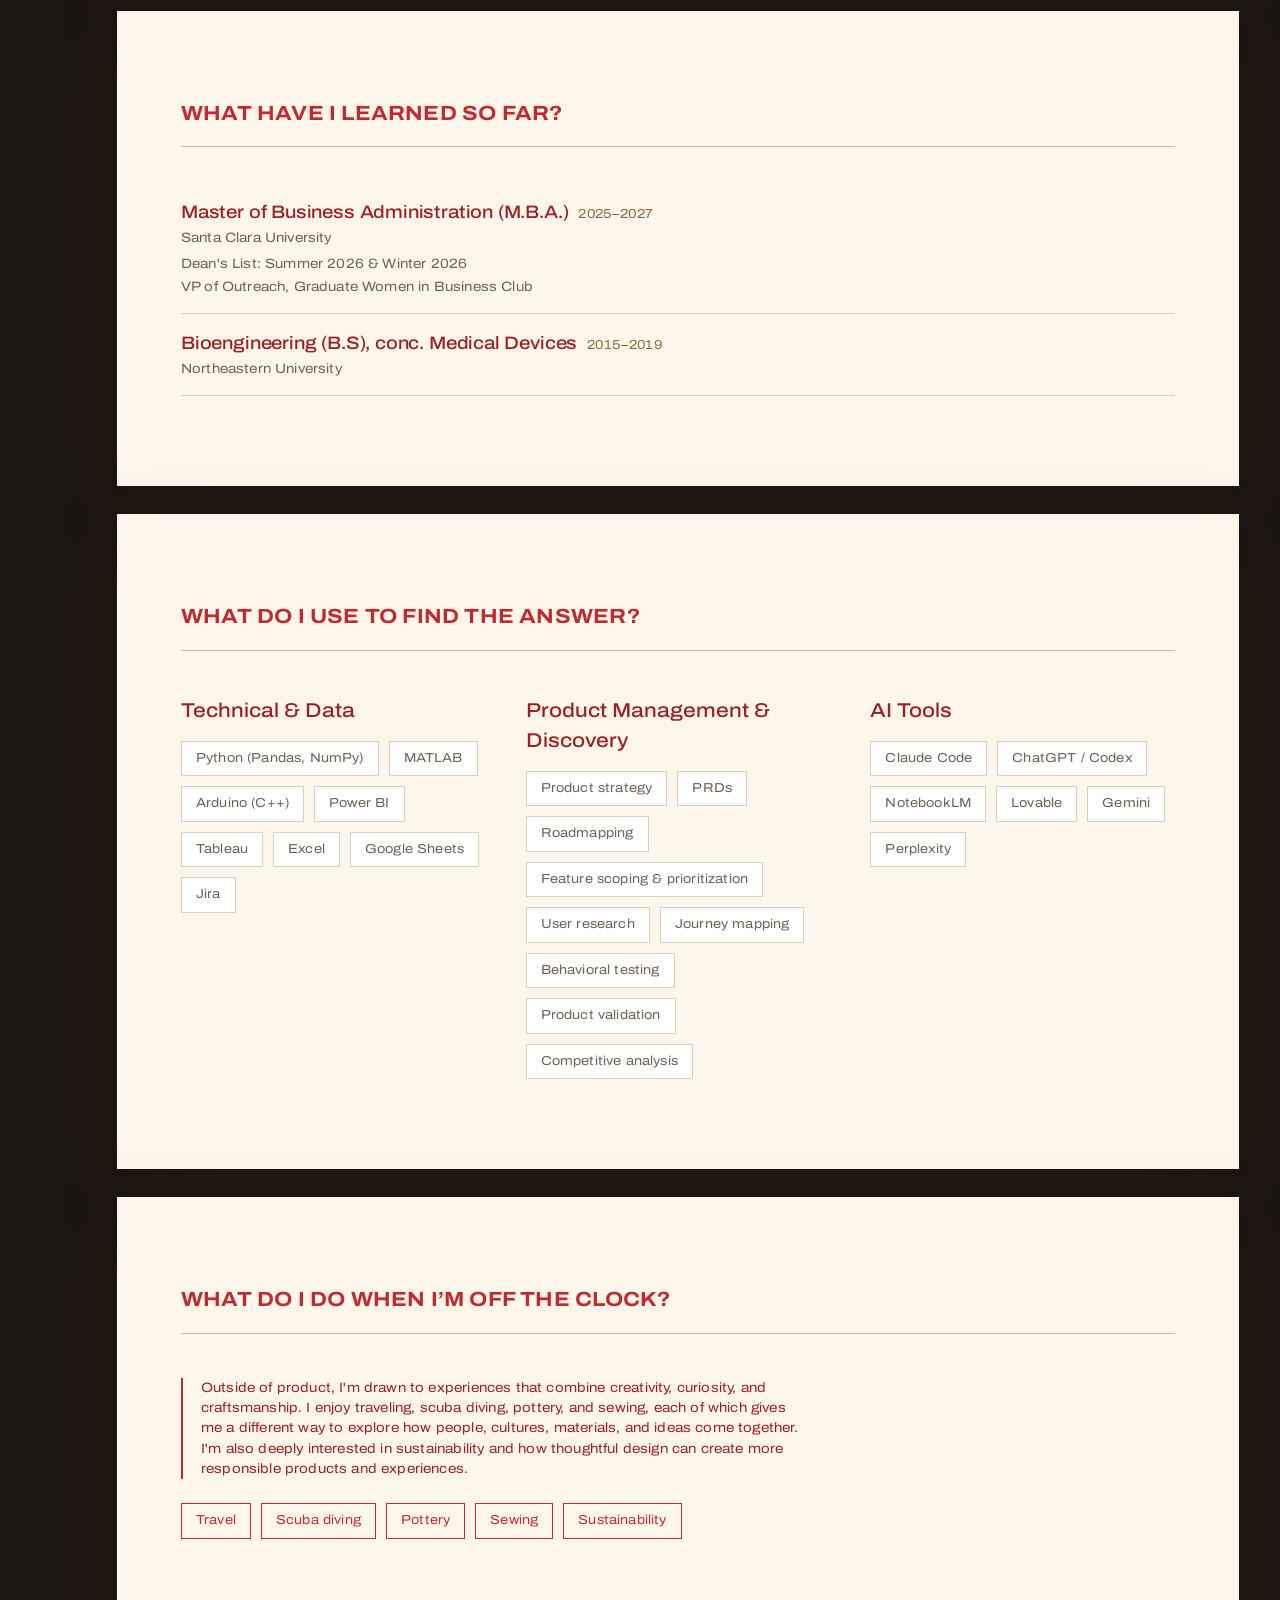
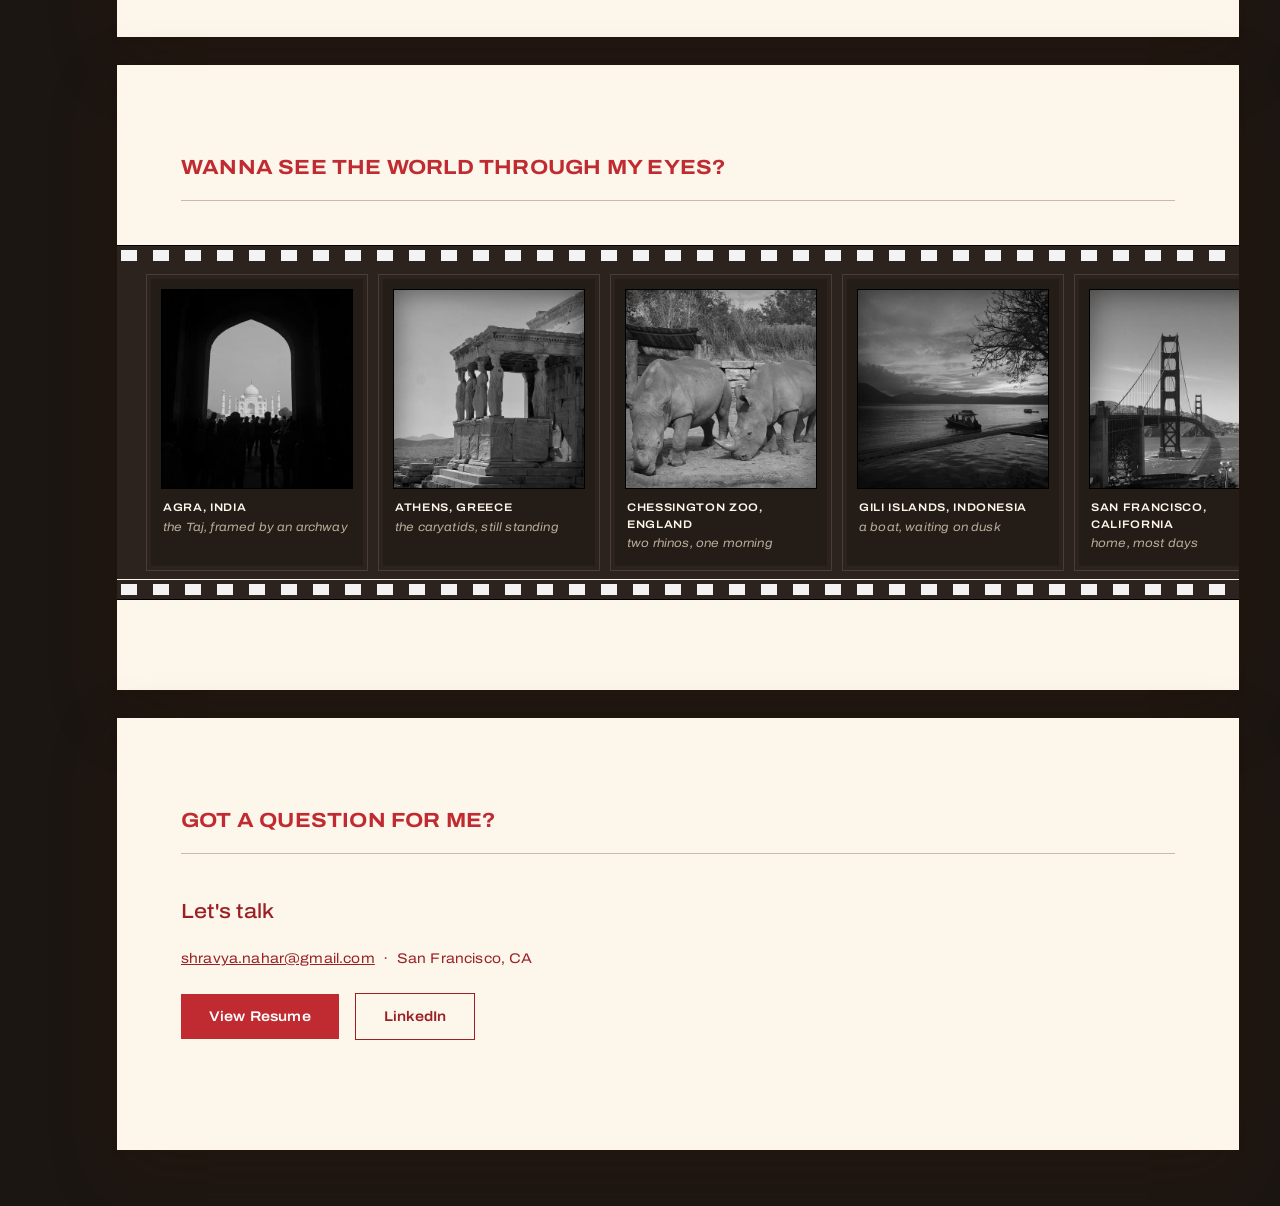
==== commit 5095954b: "Hero: 'MBA at SCU', more room under the signature Co-Authored-By: Claude Sonnet 5.5 <noreply@anthrop" ====
--- a/index.html
+++ b/index.html
@@ -8,7 +8,7 @@
 <link rel="preconnect" href="https://fonts.googleapis.com">
 <link rel="preconnect" href="https://fonts.gstatic.com" crossorigin>
 <link href="https://fonts.googleapis.com/css2?family=Archivo:wdth,wght@100..125,300..700&family=Mrs+Saint+Delafield&display=swap" rel="stylesheet">
-<link rel="stylesheet" href="css/style.css?v=1793691779">
+<link rel="stylesheet" href="css/style.css?v=1793691877">
 </head>
 <body>
 <svg width="0" height="0" style="position:absolute" aria-hidden="true" focusable="false">
@@ -68,7 +68,7 @@
   </div>
   <div class="hero-copy">
     <p class="hero-line">A <em>product manager</em> who asks better questions to build better products.</p>
-    <p class="hero-body">Engineer by training, product manager by experience, and currently pursuing my MBA at Santa Clara University.</p>
+    <p class="hero-body">Engineer by training, product manager by experience, and currently pursuing my MBA at SCU.</p>
     <p class="hero-body">I turn curiosity into customer insights, strategic decisions, and measurable business impact.</p>
     <p class="hero-sub">Have a look around. I brought receipts.</p>
   </div>
--- a/css/style.css
+++ b/css/style.css
@@ -631,3 +631,9 @@
   .row-blurb { max-height: none; opacity: 0.9; margin-top: 10px; }
   .row-key { max-height: none; opacity: 1; margin-top: 12px; }
 }
+
+/* hero: keep the signature's tail clear of the headline and avoid an orphaned last word */
+.hero-copy { max-width: 980px; padding-top: 72px; }
+.hero-line { text-wrap: balance; }
+.hero-body { text-wrap: balance; }
+@media (max-width: 700px) { .hero-copy { padding-top: 40px; } }
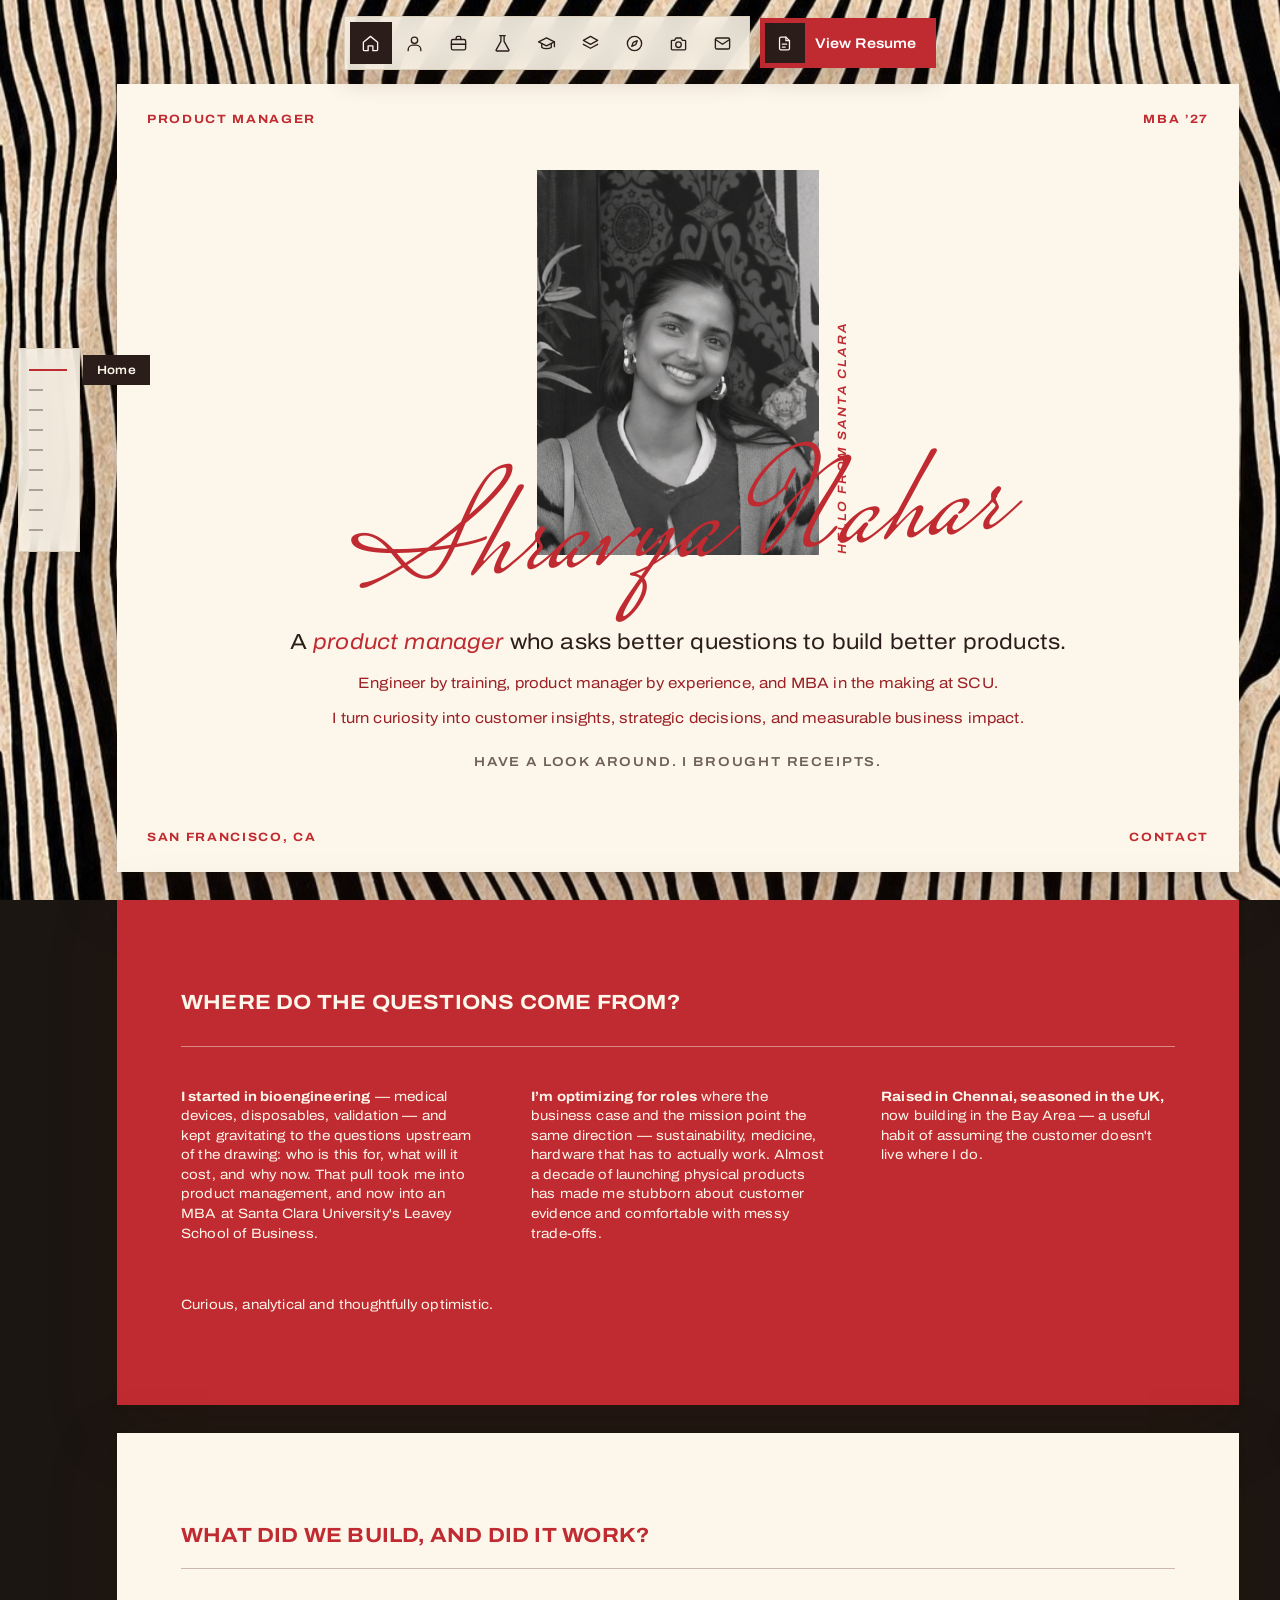
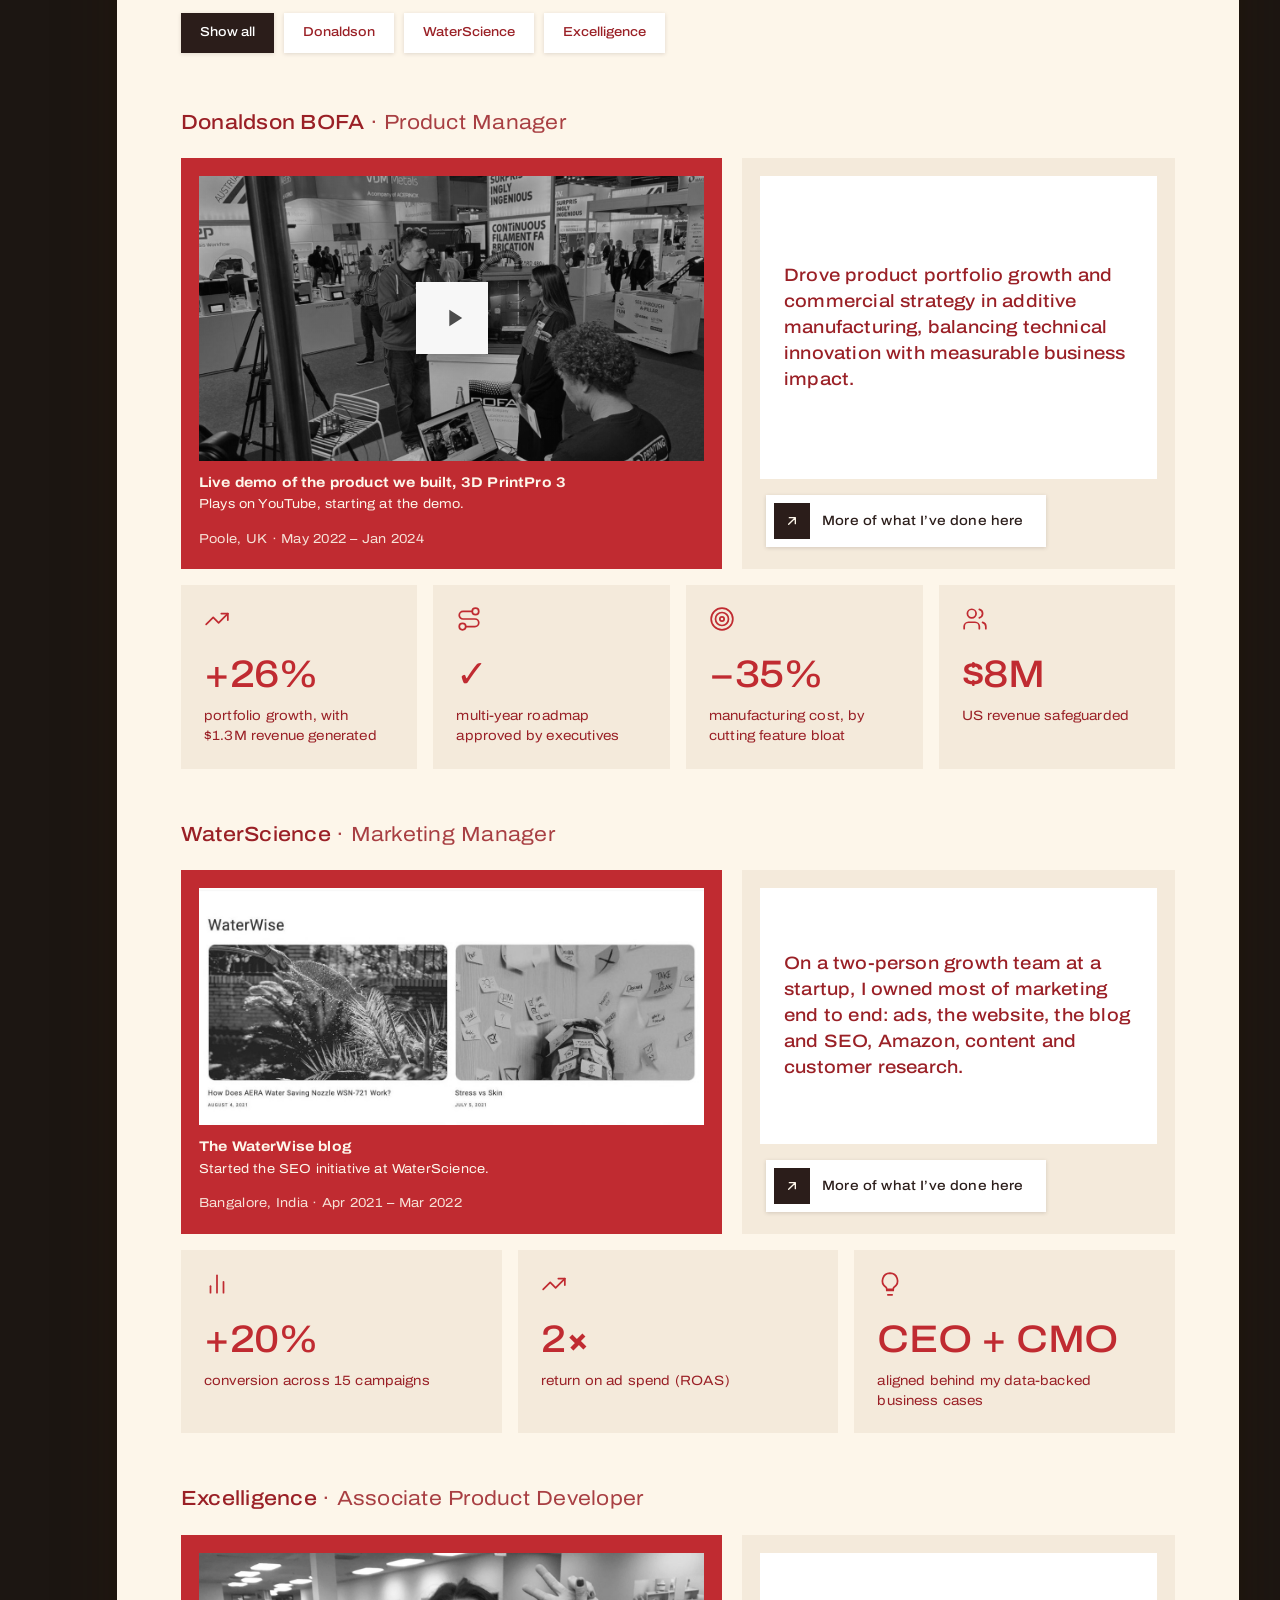
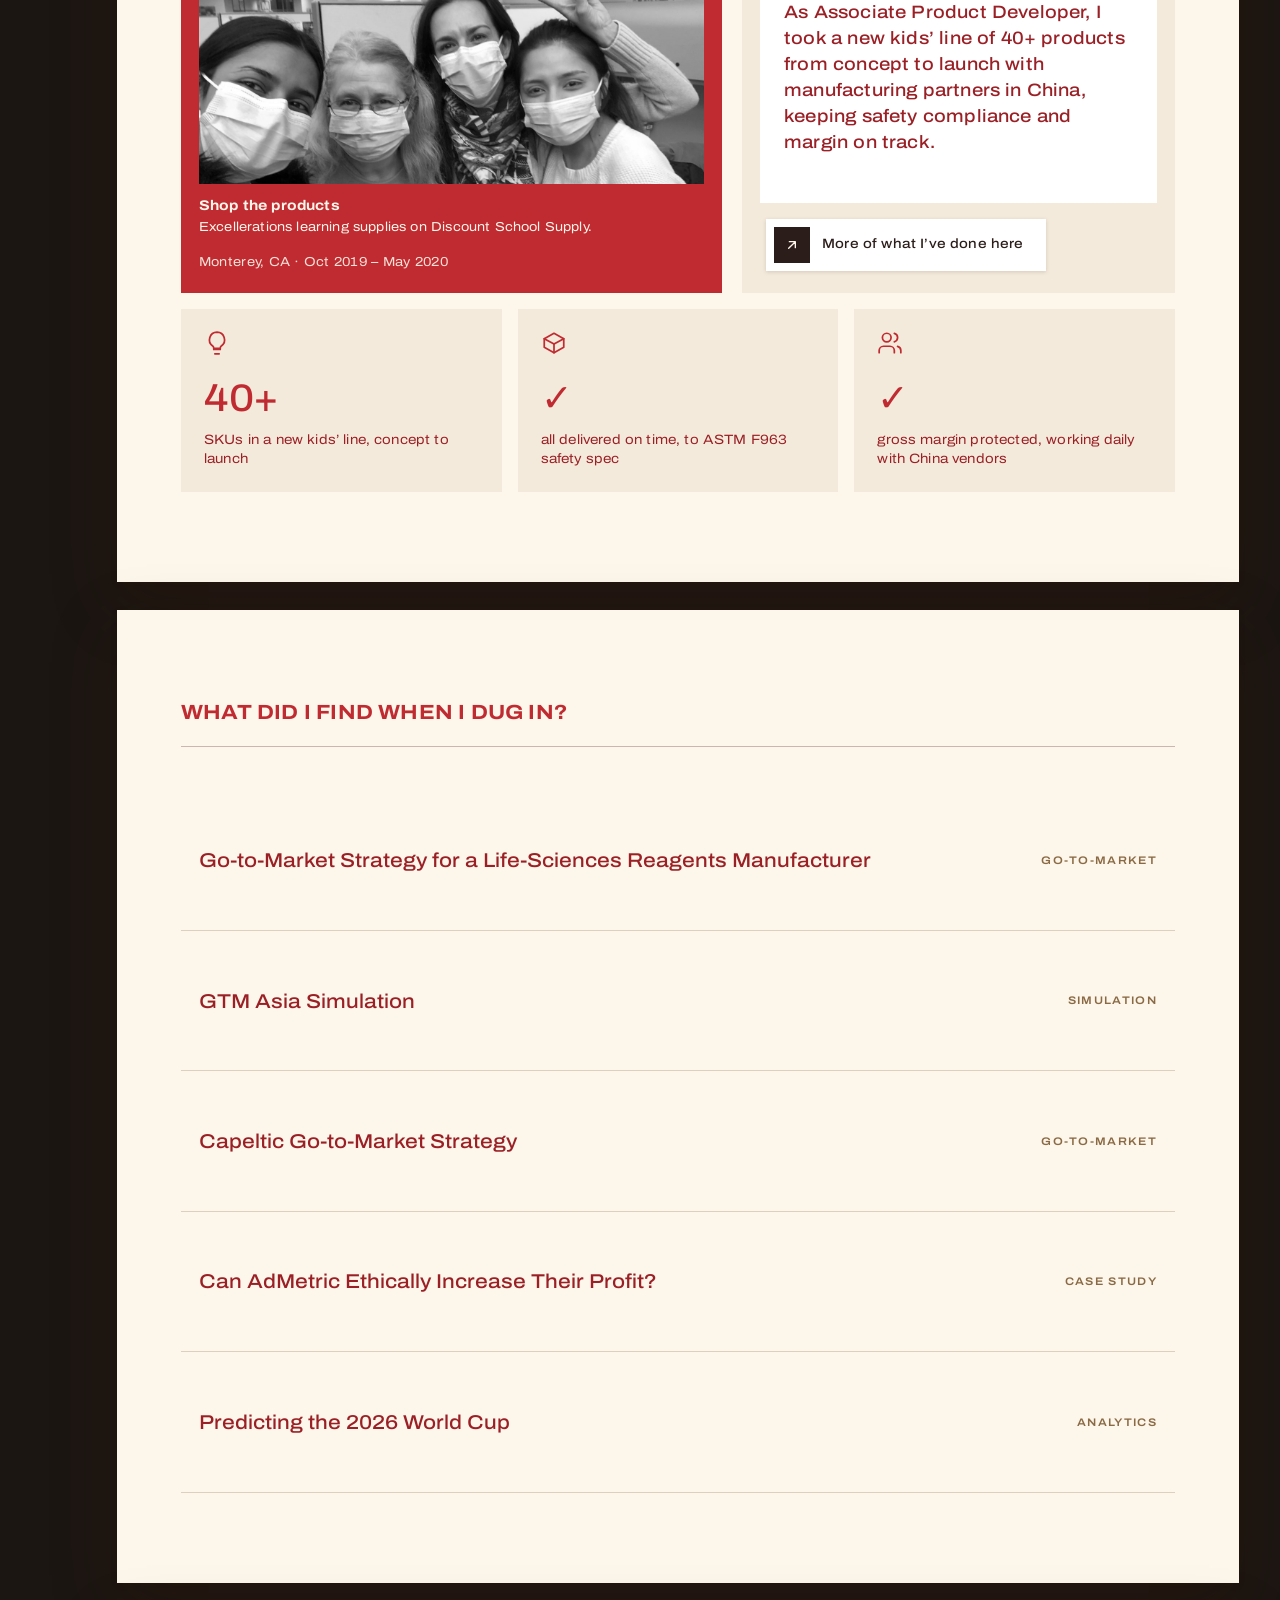
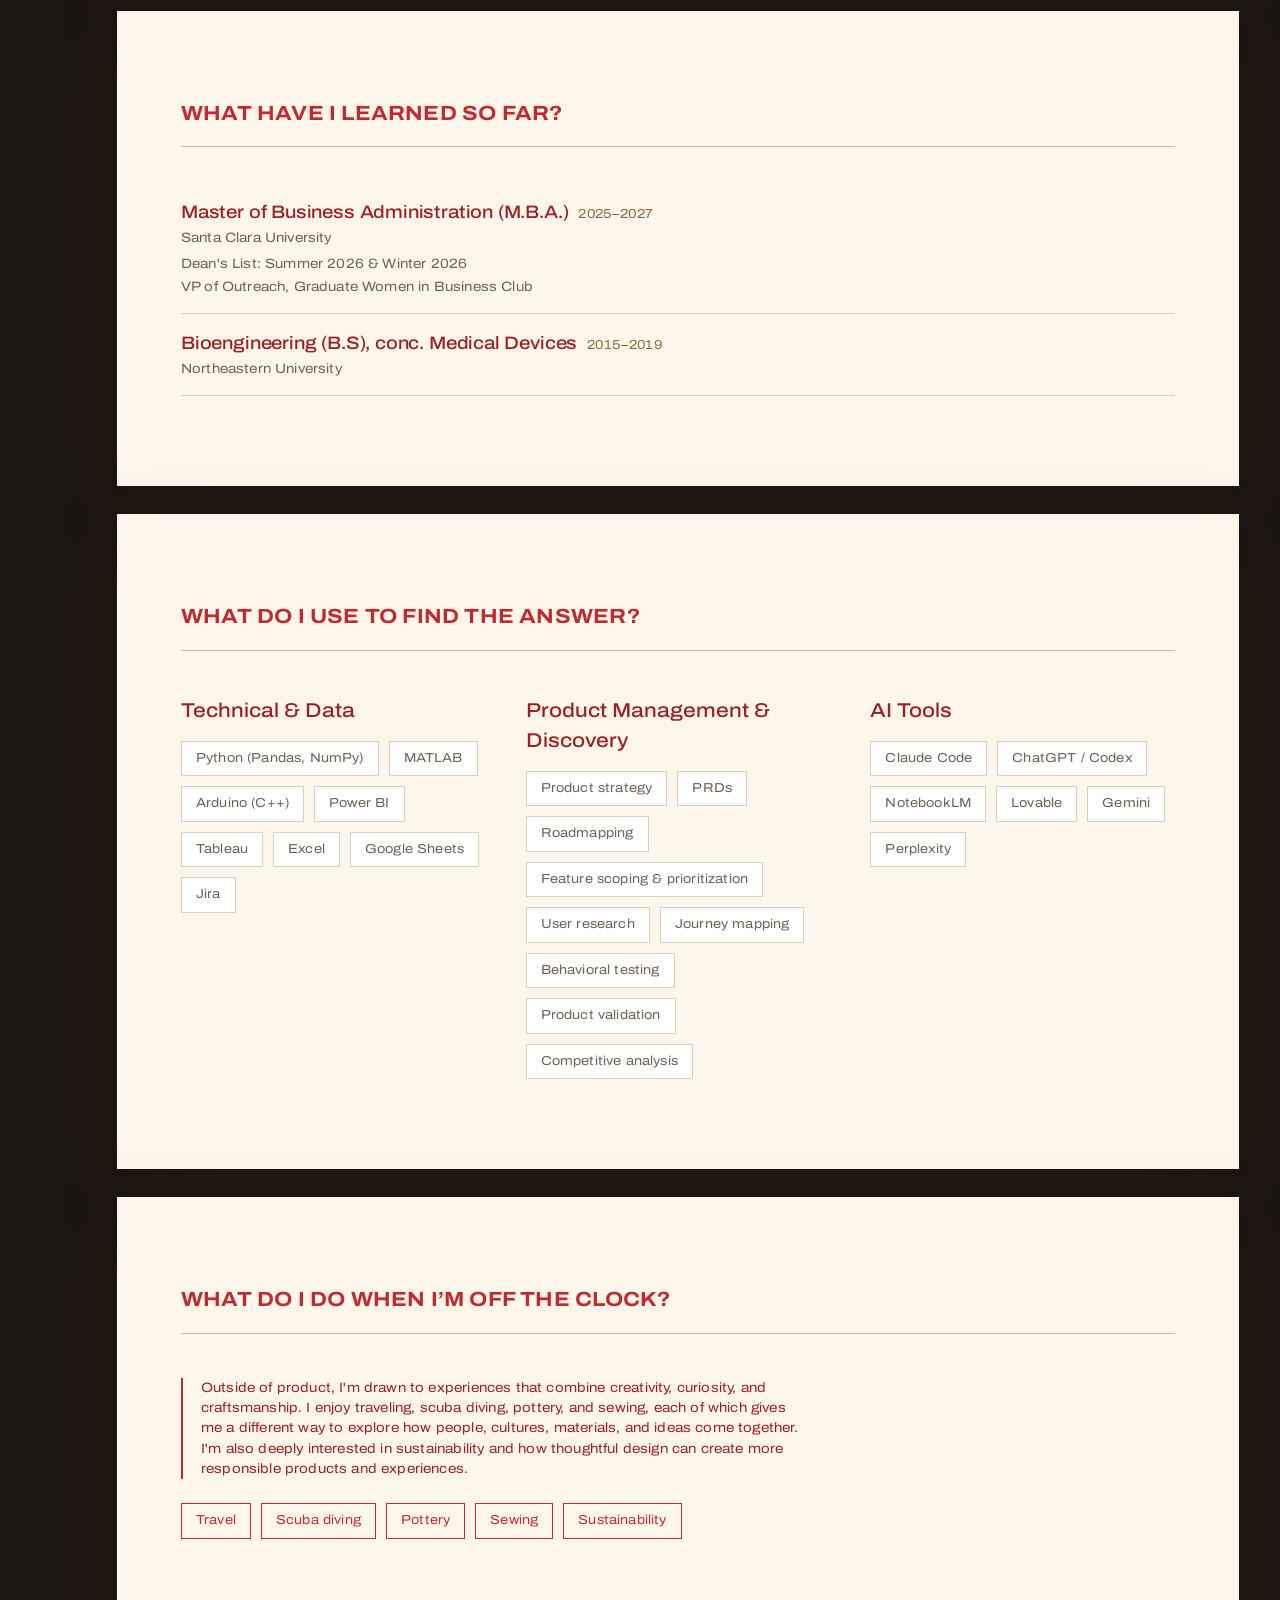
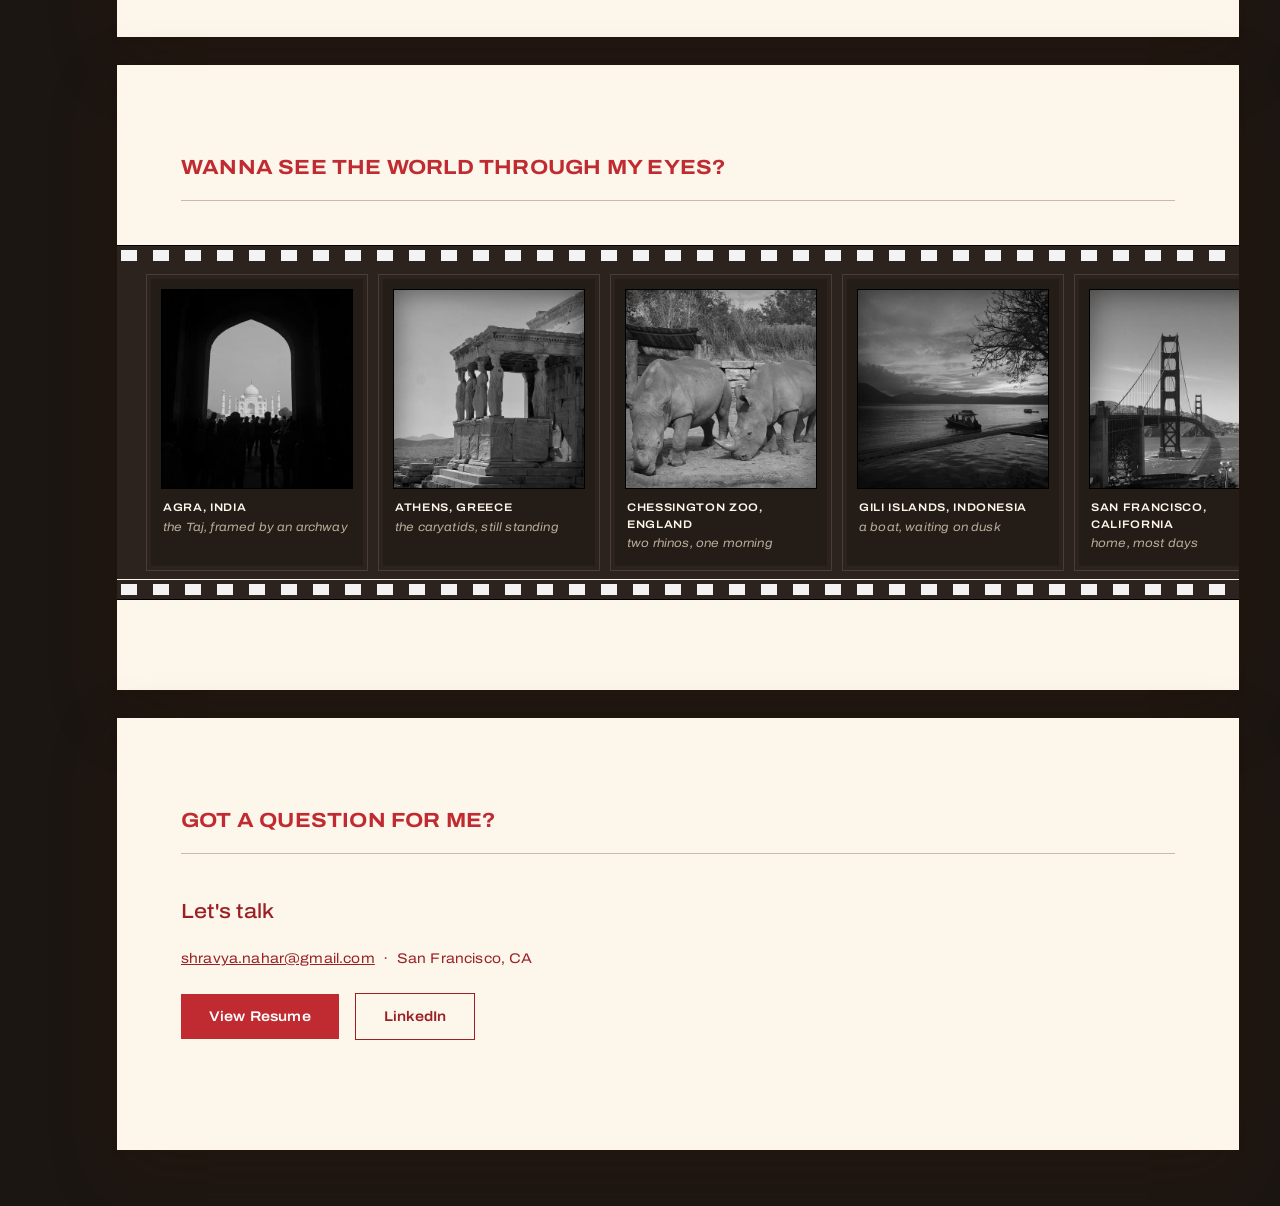
==== commit 176d88f7: "Hero wording: MBA in the making at SCU Co-Authored-By: Claude Sonnet 5.5 <noreply@anthropic.com> Cla" ====
--- a/index.html
+++ b/index.html
@@ -68,7 +68,7 @@
   </div>
   <div class="hero-copy">
     <p class="hero-line">A <em>product manager</em> who asks better questions to build better products.</p>
-    <p class="hero-body">Engineer by training, product manager by experience, and currently pursuing my MBA at SCU.</p>
+    <p class="hero-body">Engineer by training, product manager by experience, and MBA in the making at SCU.</p>
     <p class="hero-body">I turn curiosity into customer insights, strategic decisions, and measurable business impact.</p>
     <p class="hero-sub">Have a look around. I brought receipts.</p>
   </div>
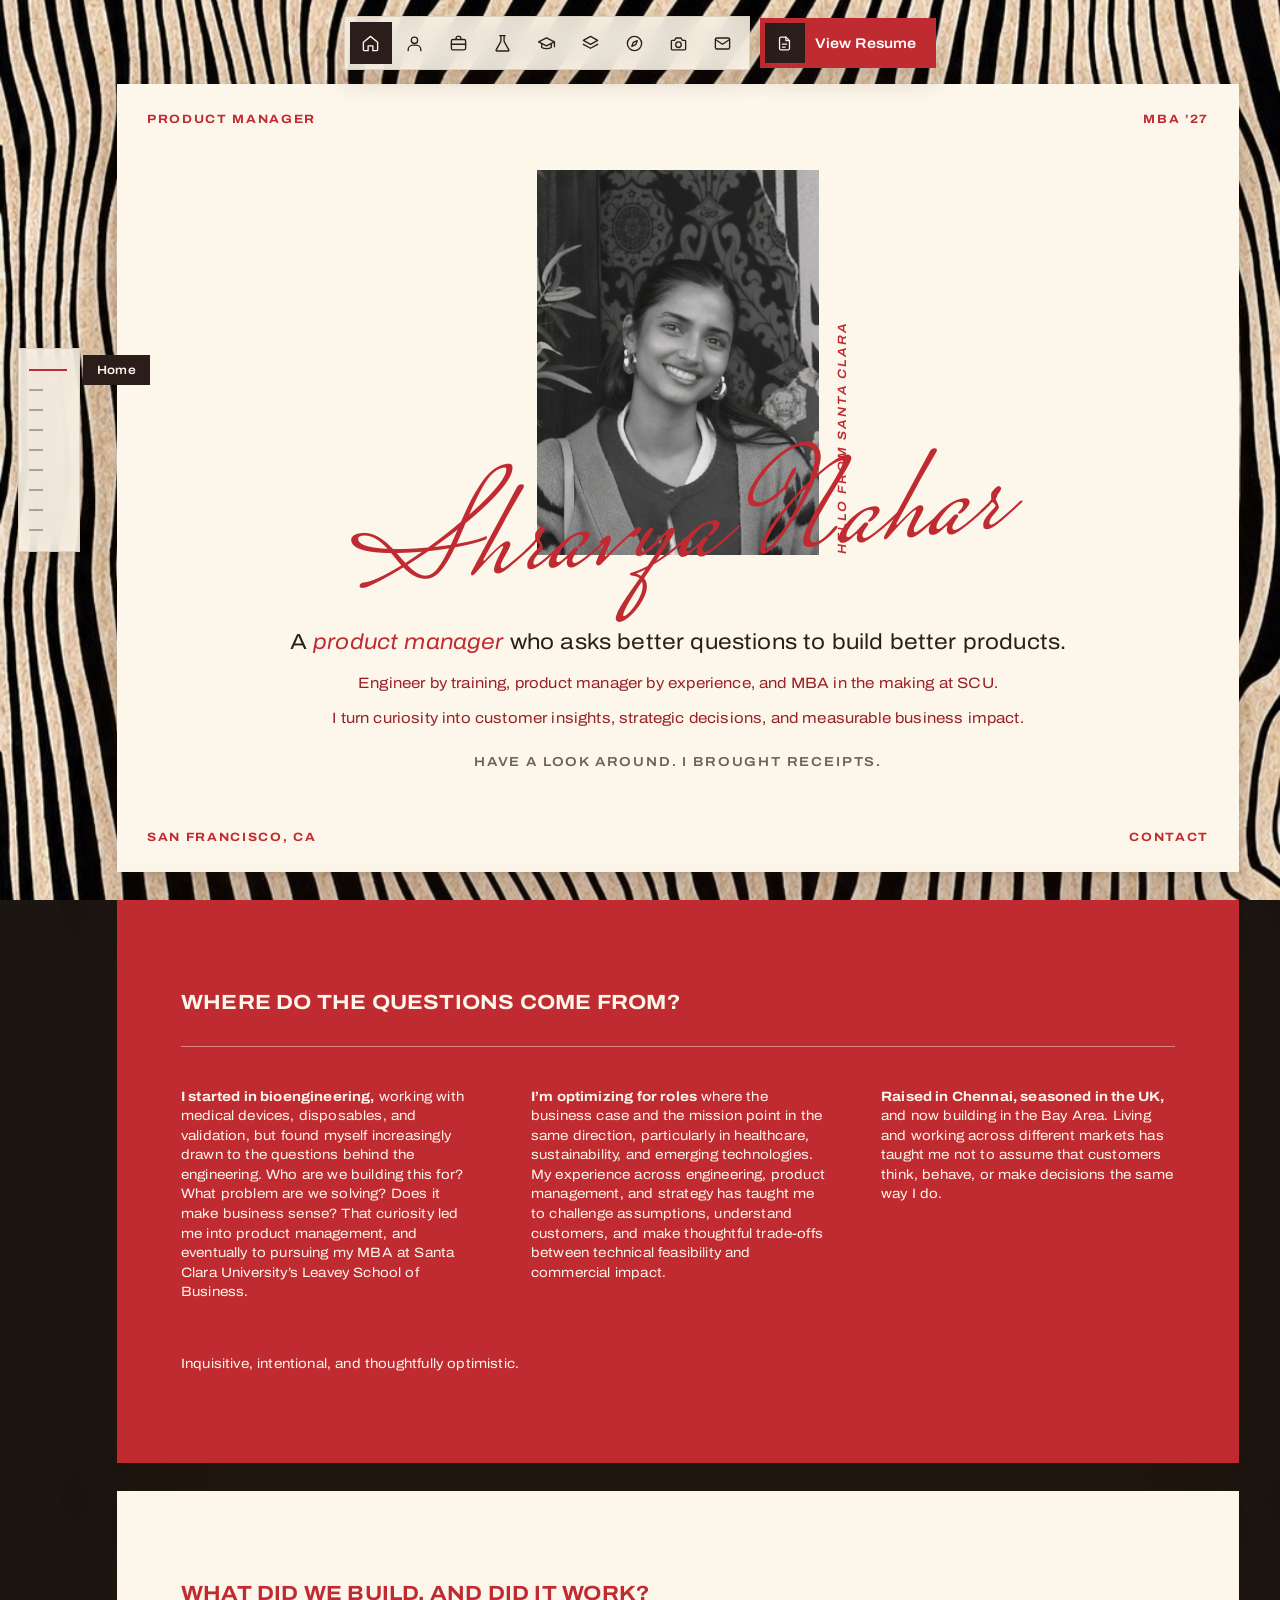
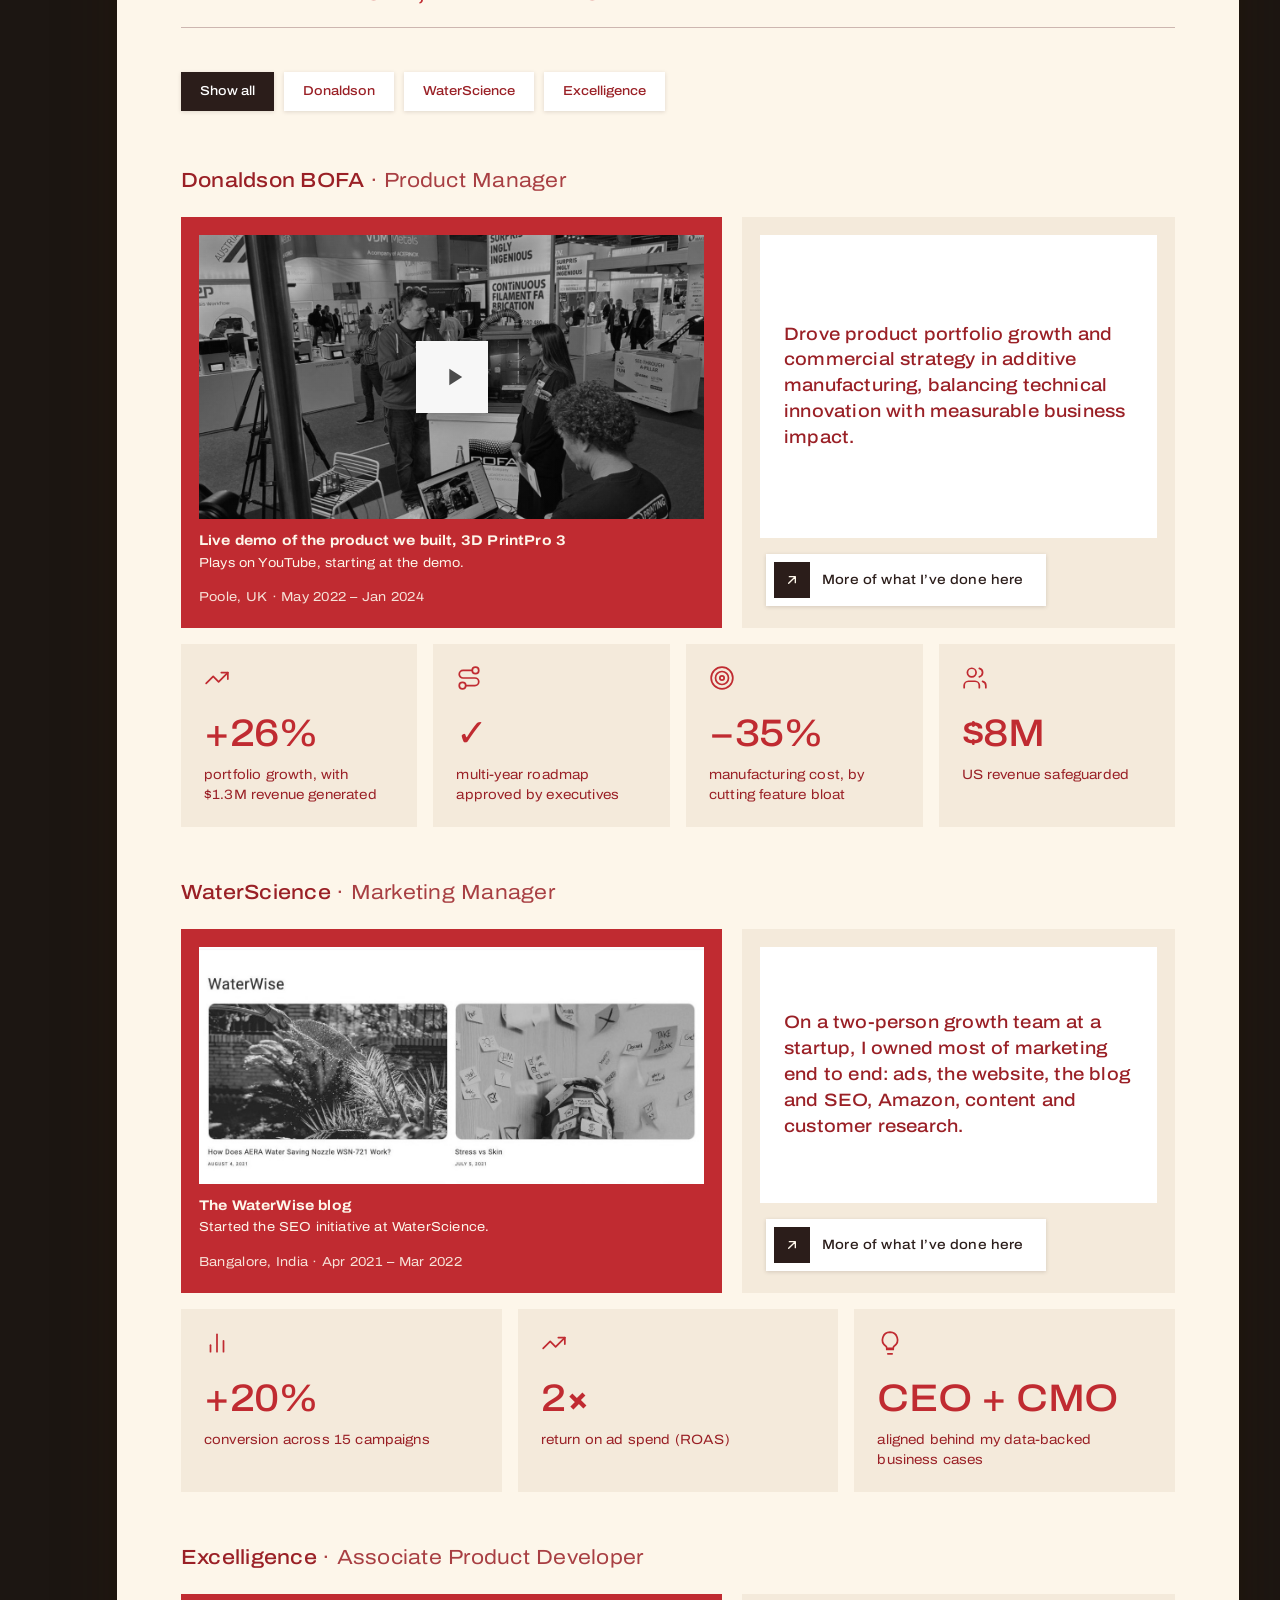
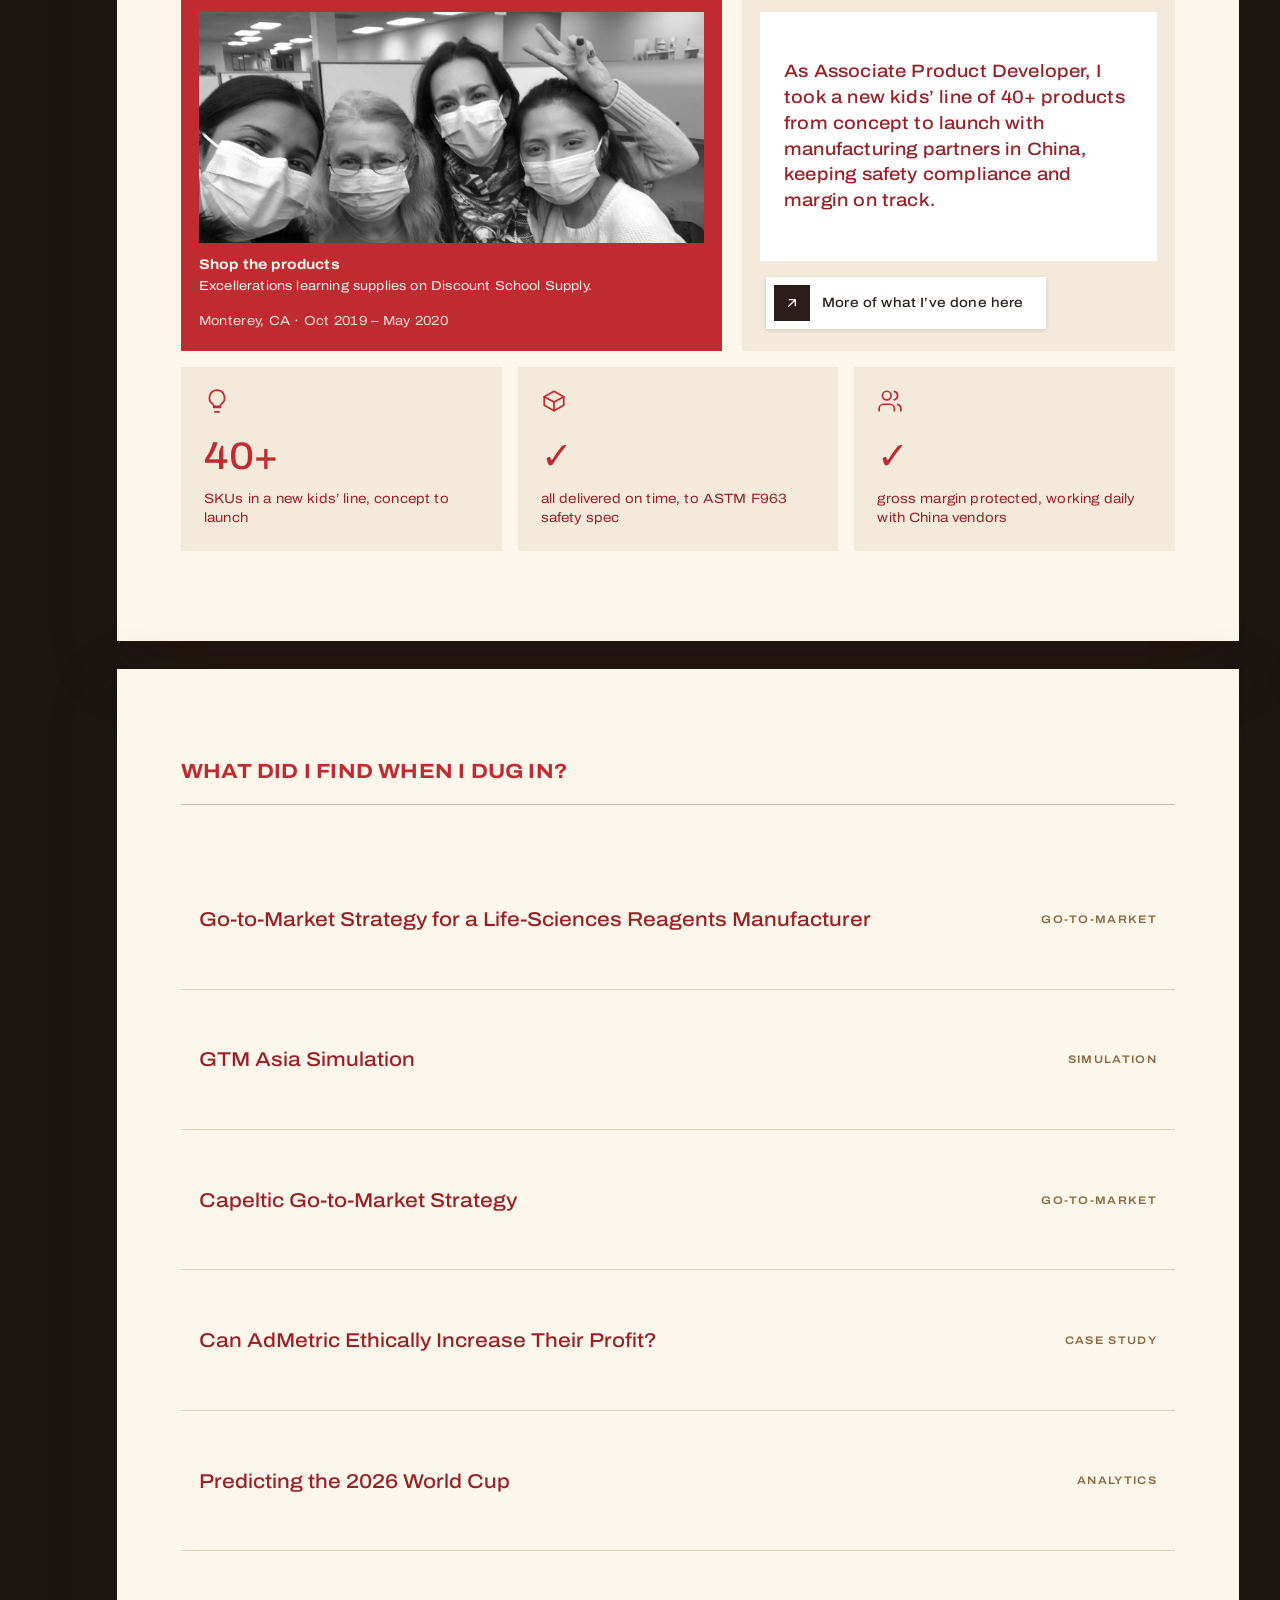
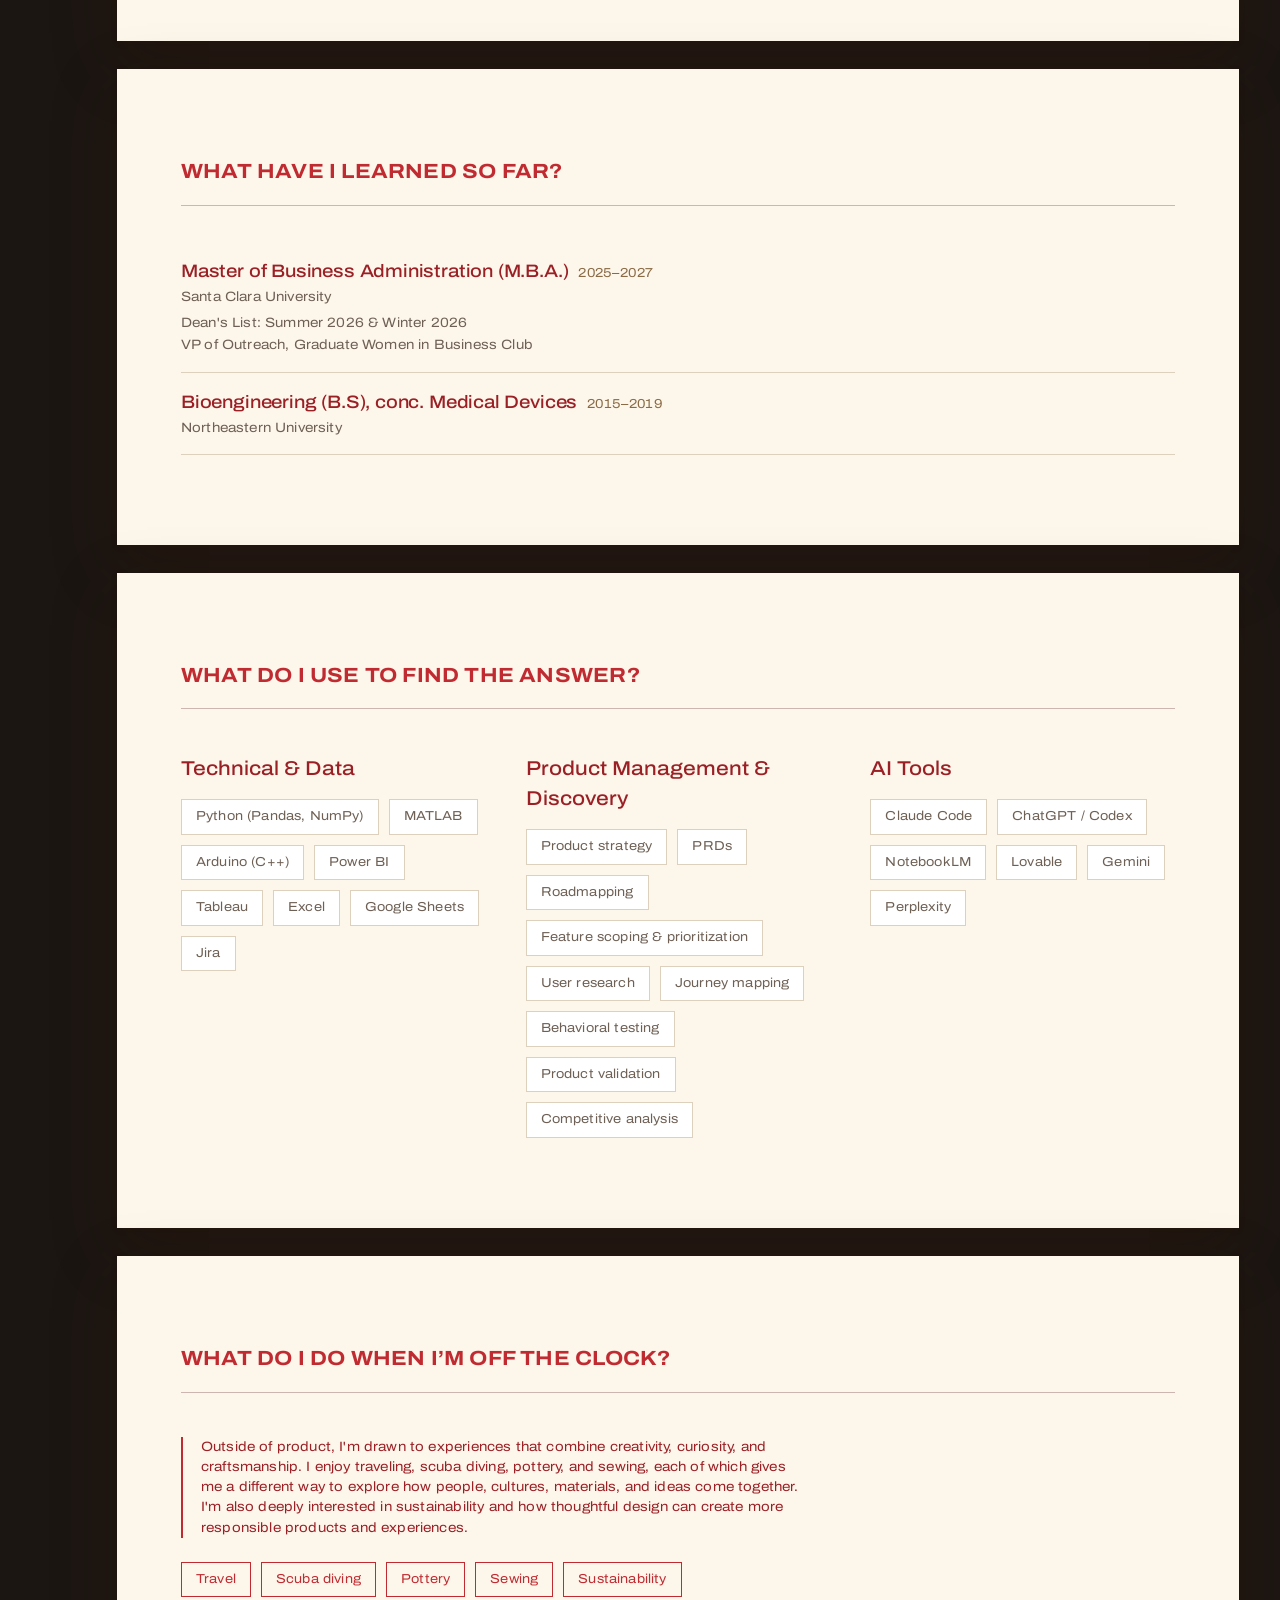
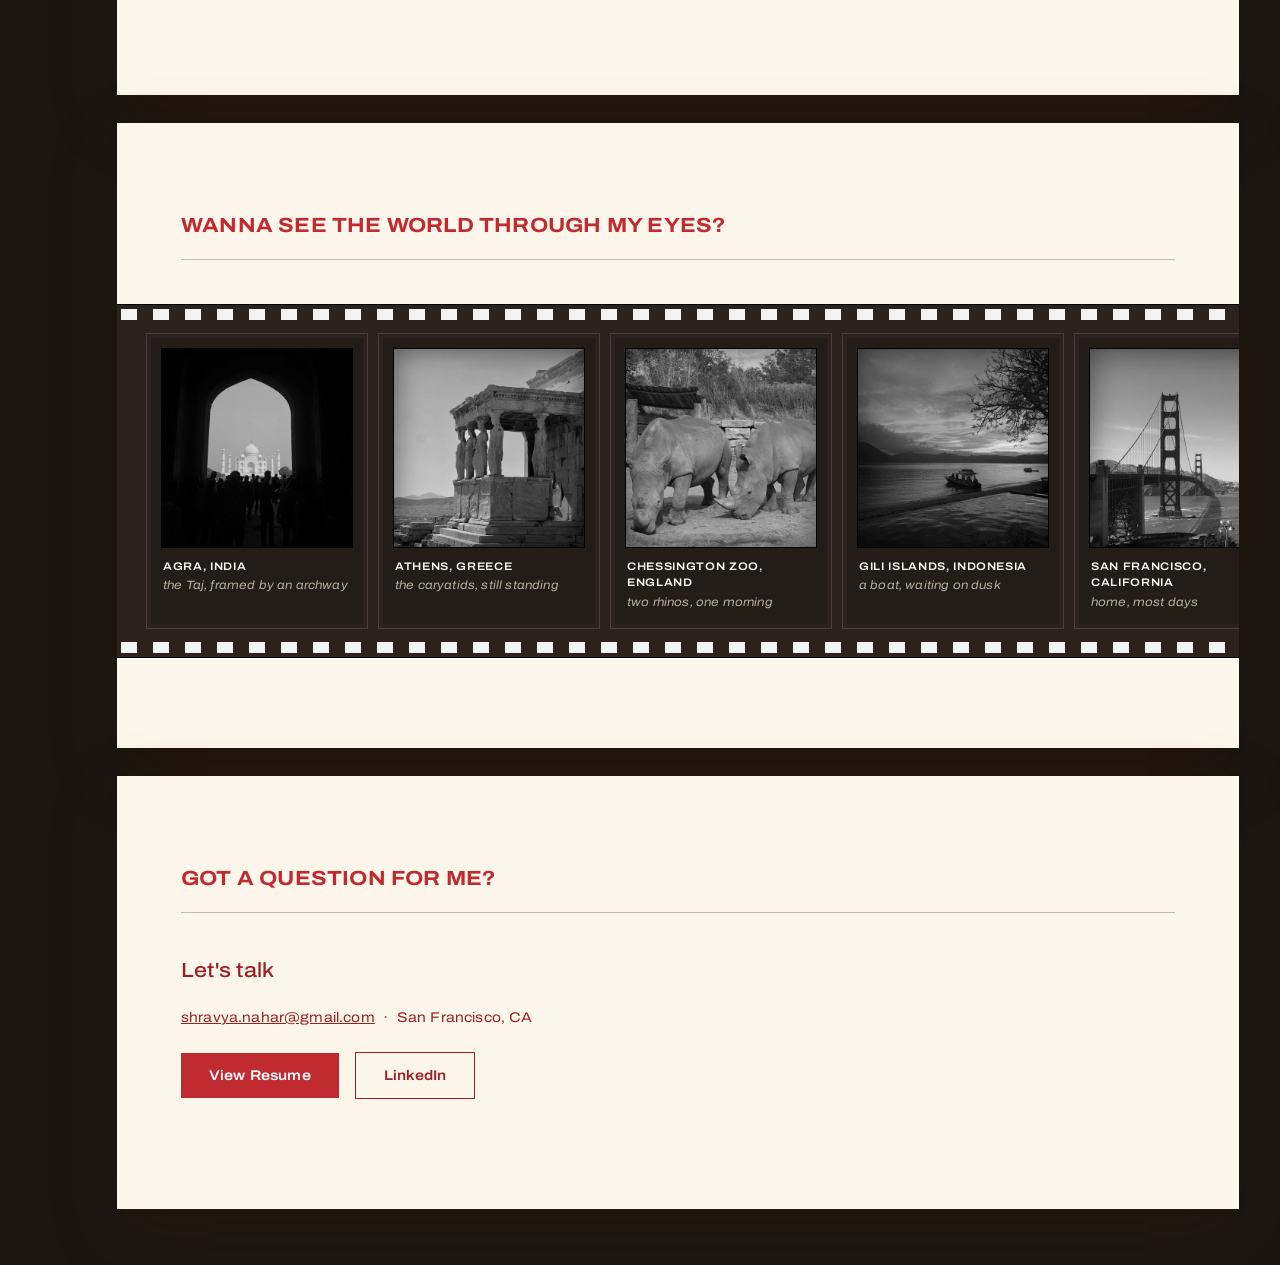
==== commit fc638096: "About section copy updated Co-Authored-By: Claude Sonnet 5.5 <noreply@anthropic.com> Claude-Session:" ====
--- a/index.html
+++ b/index.html
@@ -78,10 +78,10 @@
 <section class="about" id="about">
   <div class="eyebrow">Where do the questions come from?</div>
   <hr class="rule">
-  <p><strong>I started in bioengineering</strong> — medical devices, disposables, validation — and kept gravitating to the questions upstream of the drawing: who is this for, what will it cost, and why now. That pull took me into product management, and now into an MBA at Santa Clara University's Leavey School of Business.</p>
-  <p><strong>I&rsquo;m optimizing for roles</strong> where the business case and the mission point the same direction — sustainability, medicine, hardware that has to actually work. Almost a decade of launching physical products has made me stubborn about customer evidence and comfortable with messy trade-offs.</p>
-  <p><strong>Raised in Chennai, seasoned in the UK,</strong> now building in the Bay Area — a useful habit of assuming the customer doesn't live where I do.</p>
-  <p class="closer">Curious, analytical and thoughtfully optimistic.</p>
+  <p><strong>I started in bioengineering,</strong> working with medical devices, disposables, and validation, but found myself increasingly drawn to the questions behind the engineering. Who are we building this for? What problem are we solving? Does it make business sense? That curiosity led me into product management, and eventually to pursuing my MBA at Santa Clara University&rsquo;s Leavey School of Business.</p>
+  <p><strong>I&rsquo;m optimizing for roles</strong> where the business case and the mission point in the same direction, particularly in healthcare, sustainability, and emerging technologies. My experience across engineering, product management, and strategy has taught me to challenge assumptions, understand customers, and make thoughtful trade-offs between technical feasibility and commercial impact.</p>
+  <p><strong>Raised in Chennai, seasoned in the UK,</strong> and now building in the Bay Area. Living and working across different markets has taught me not to assume that customers think, behave, or make decisions the same way I do.</p>
+  <p class="closer">Inquisitive, intentional, and thoughtfully optimistic.</p>
 </section>
 
 <!-- EXPERIENCE -->
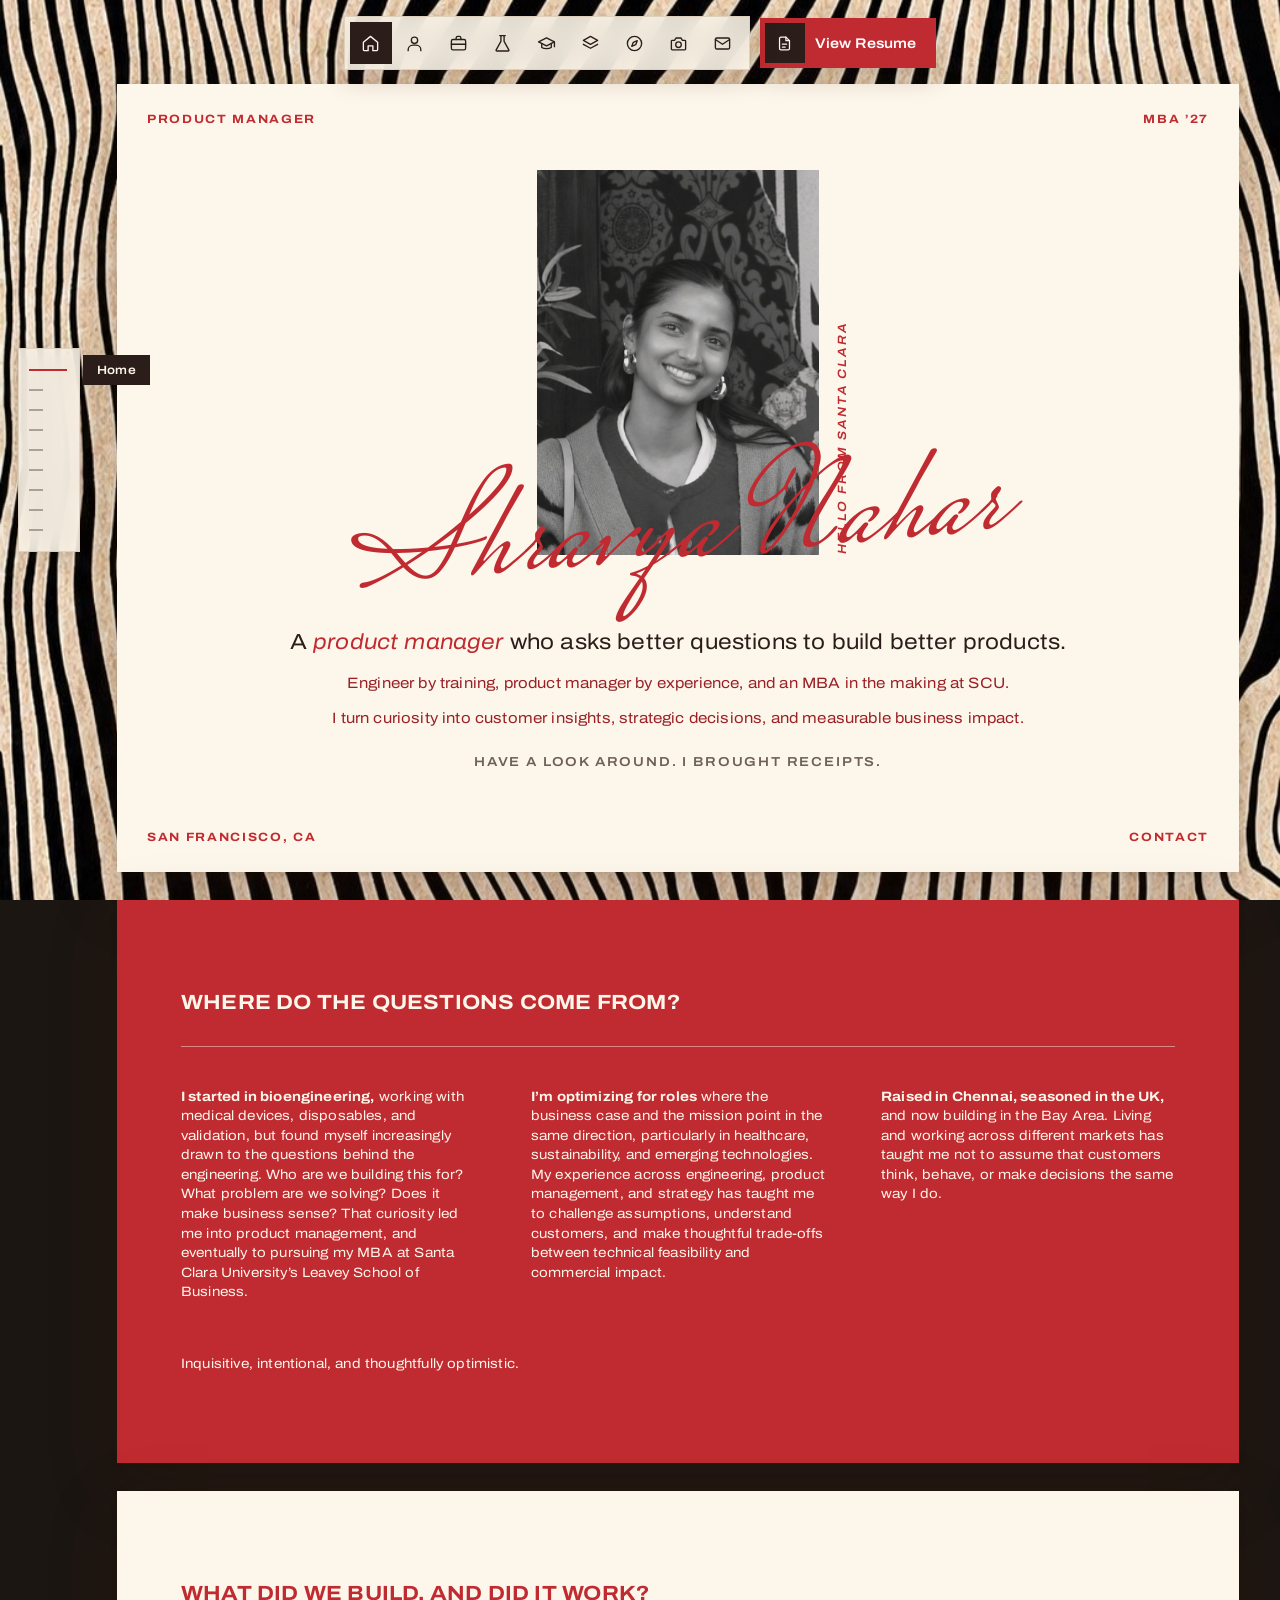
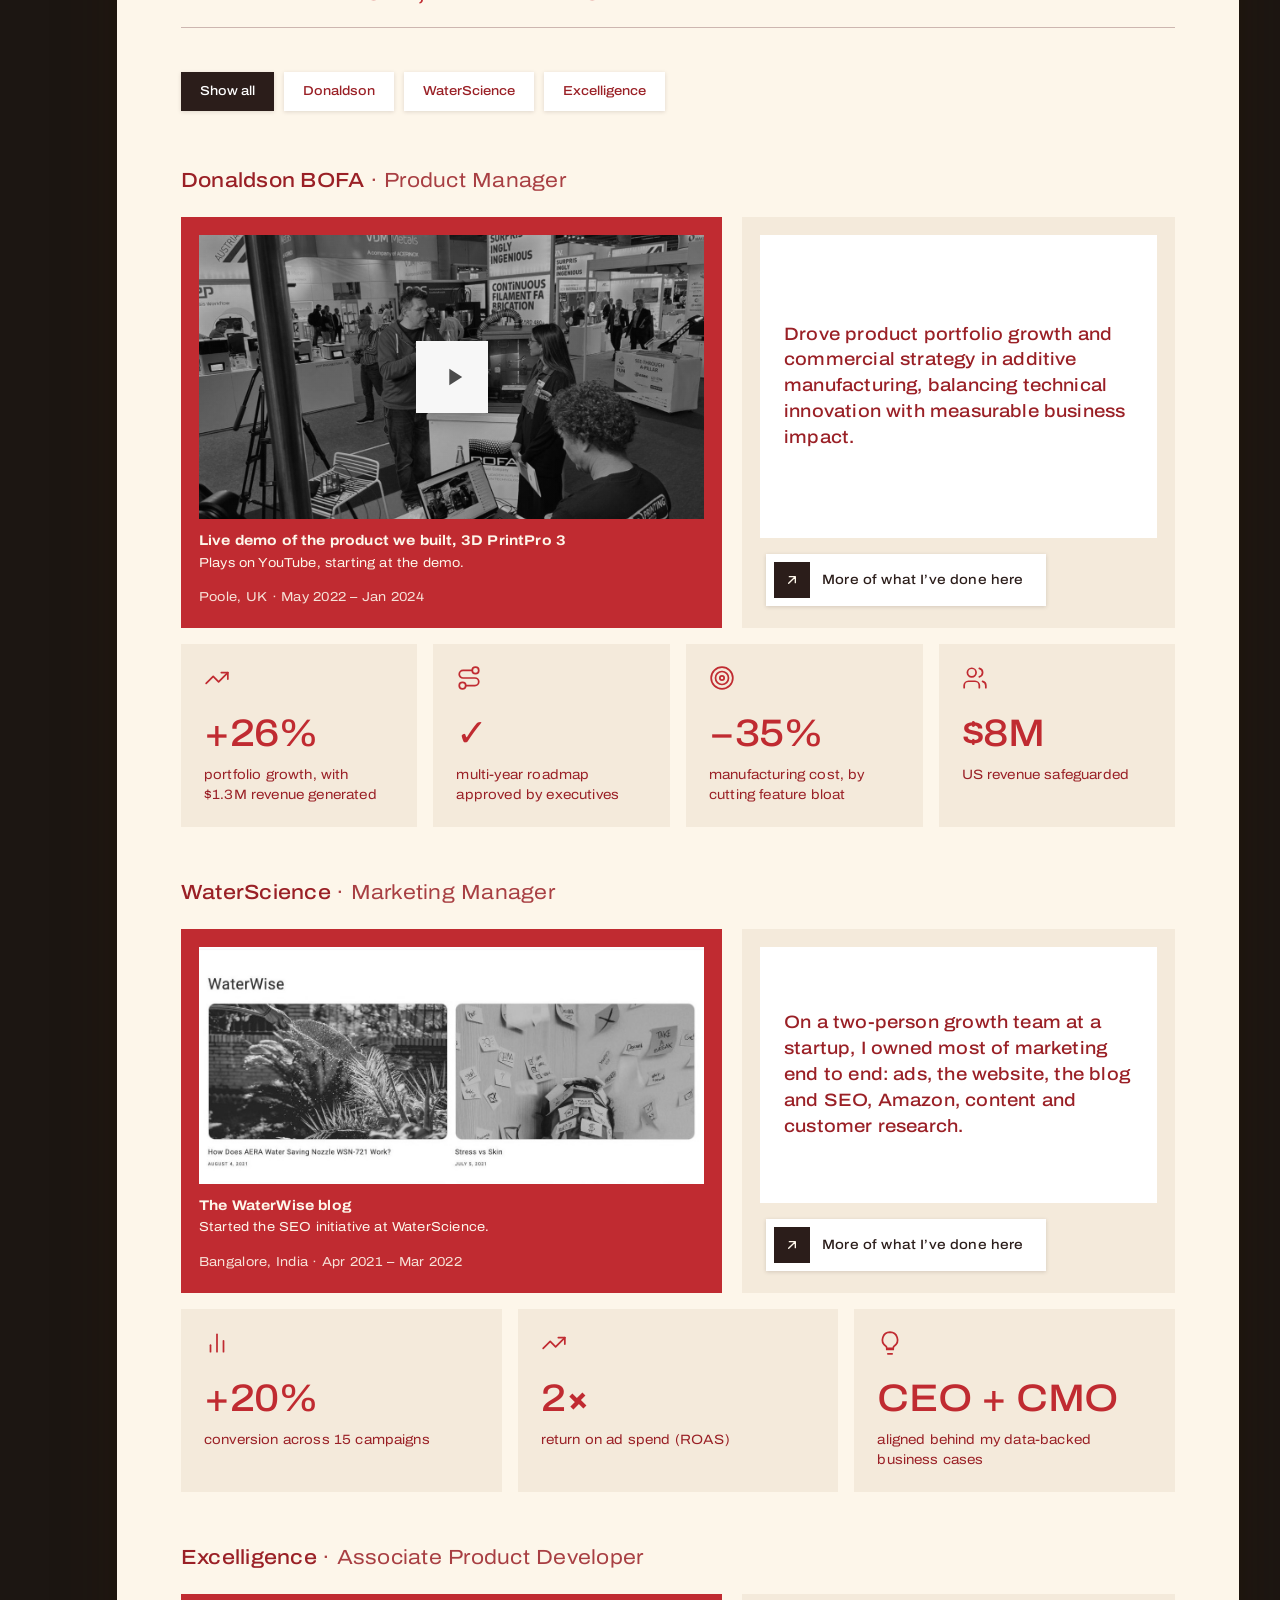
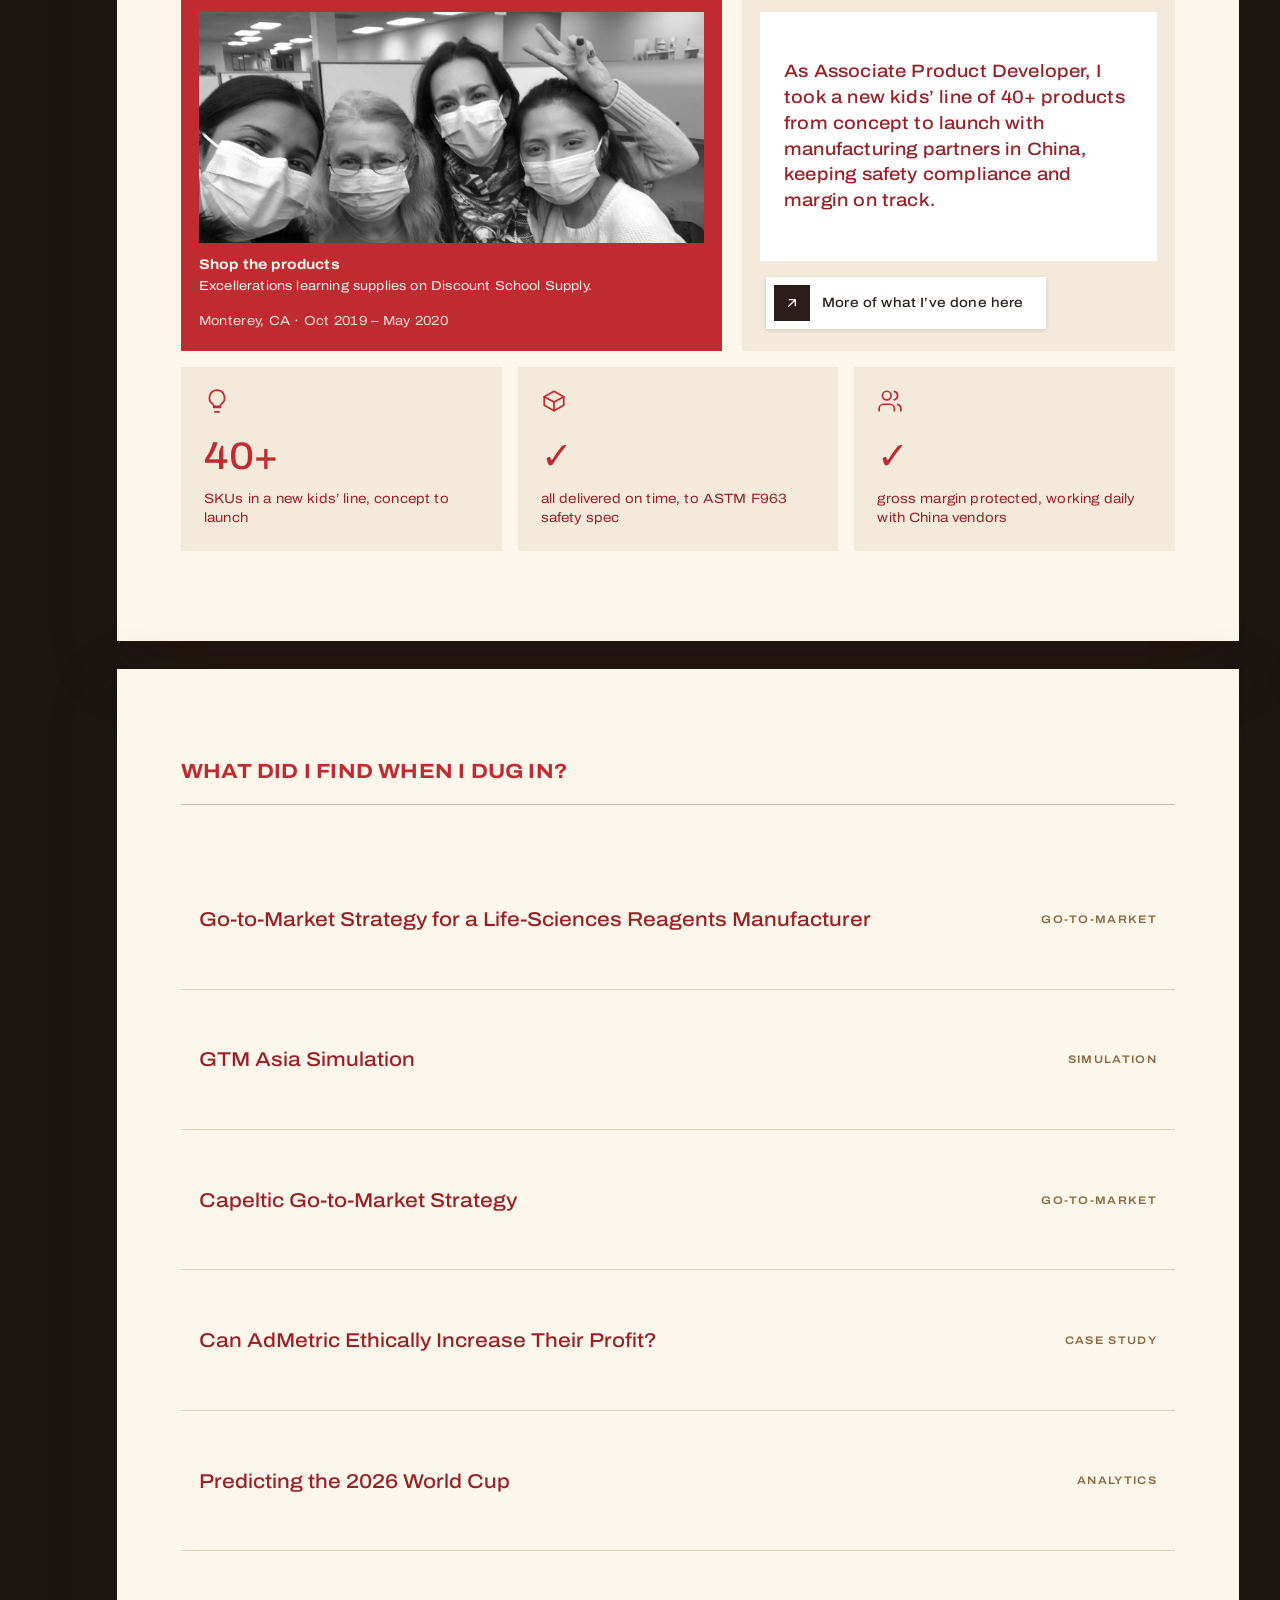
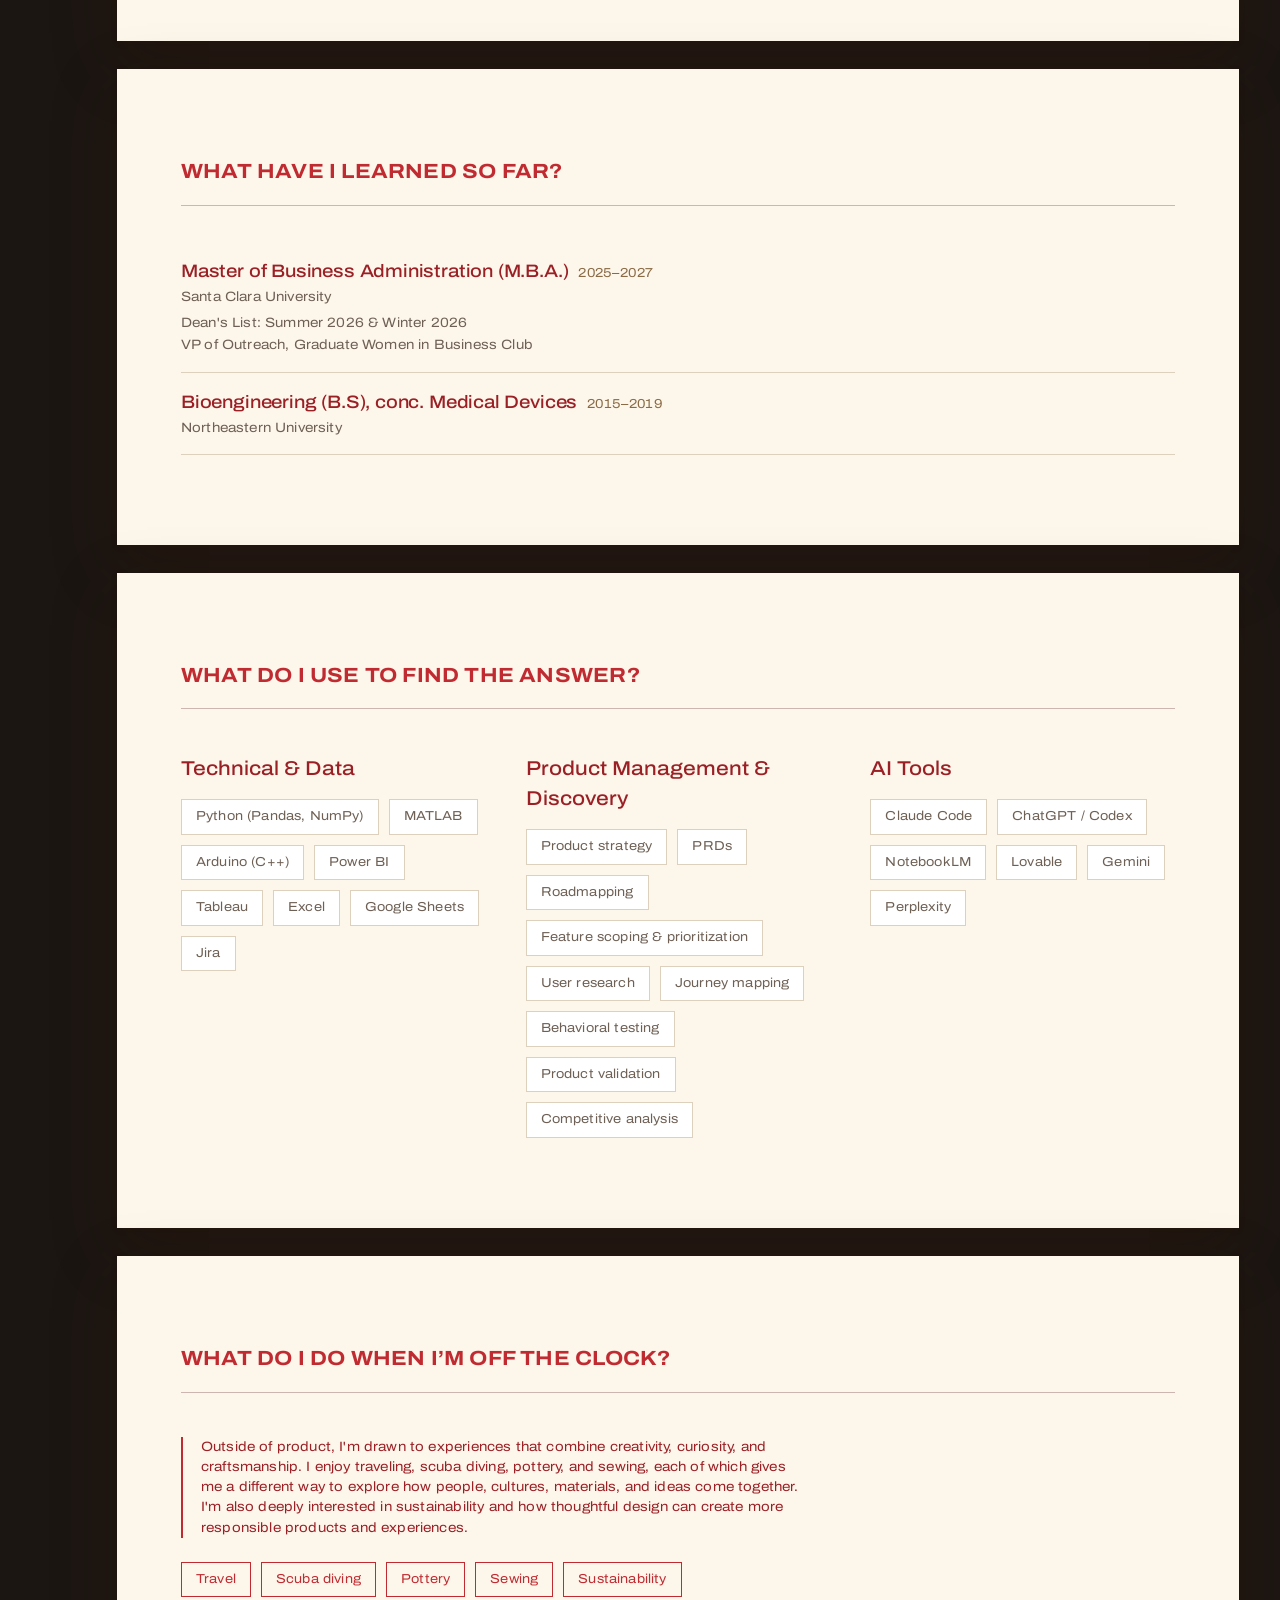
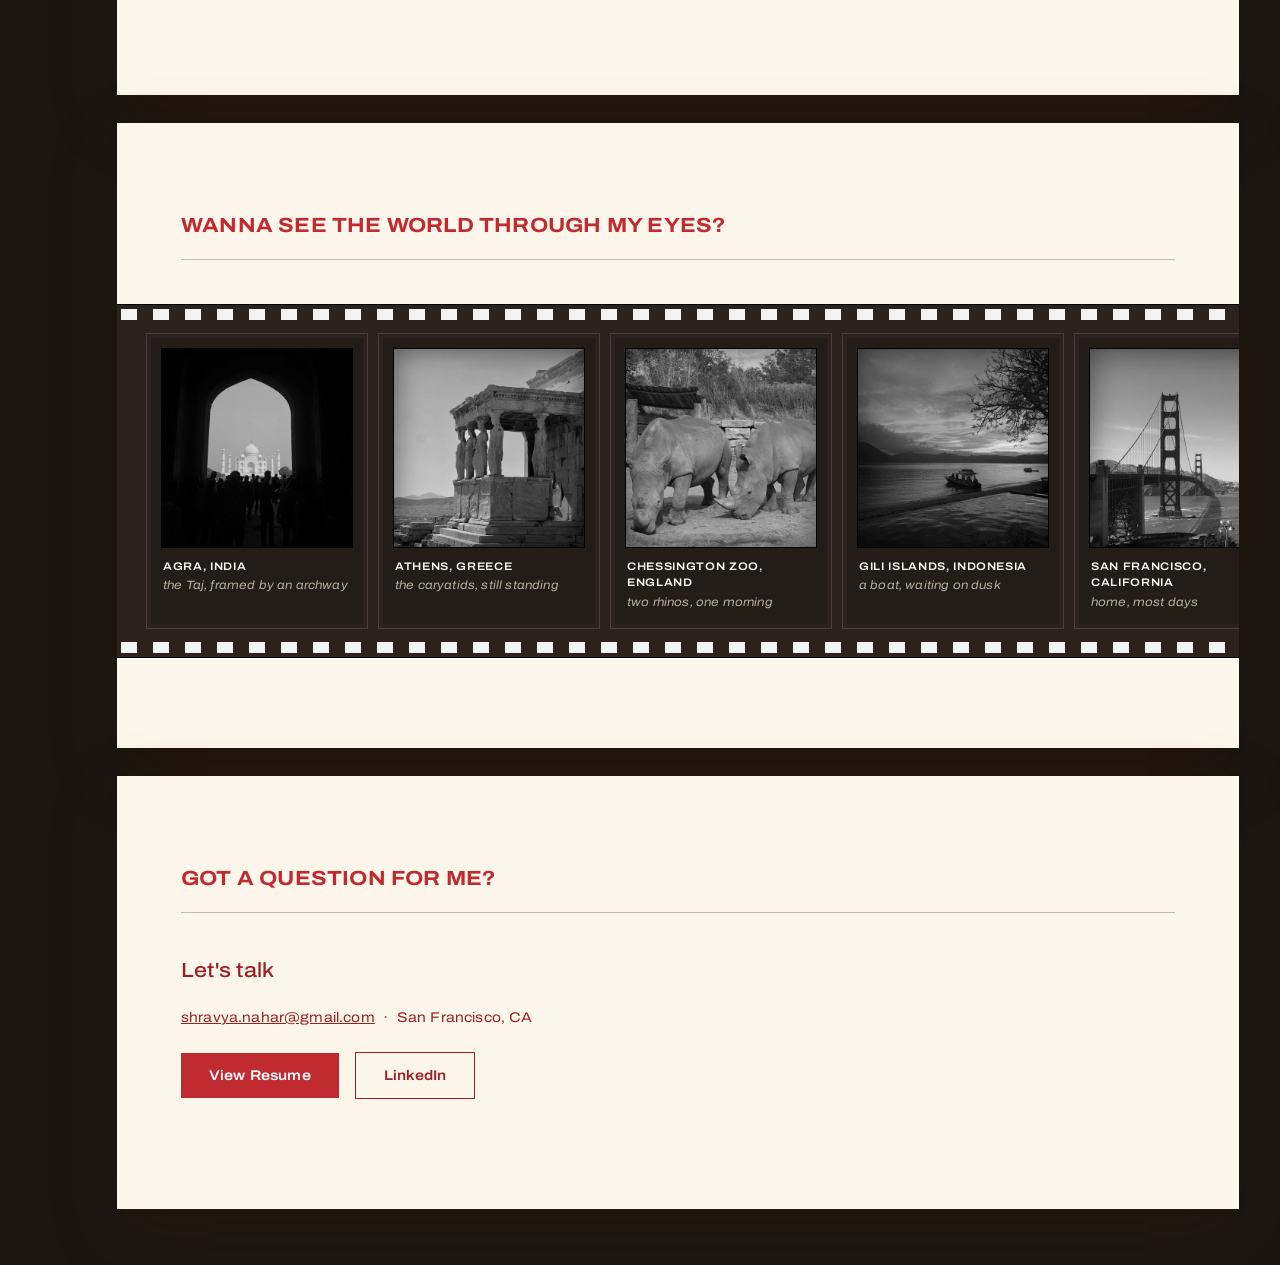
==== commit 92fb79d9: "Hero wording: an MBA in the making at SCU Co-Authored-By: Claude Sonnet 5.5 <noreply@anthropic.com> " ====
--- a/index.html
+++ b/index.html
@@ -68,7 +68,7 @@
   </div>
   <div class="hero-copy">
     <p class="hero-line">A <em>product manager</em> who asks better questions to build better products.</p>
-    <p class="hero-body">Engineer by training, product manager by experience, and MBA in the making at SCU.</p>
+    <p class="hero-body">Engineer by training, product manager by experience, and an MBA in the making at SCU.</p>
     <p class="hero-body">I turn curiosity into customer insights, strategic decisions, and measurable business impact.</p>
     <p class="hero-sub">Have a look around. I brought receipts.</p>
   </div>
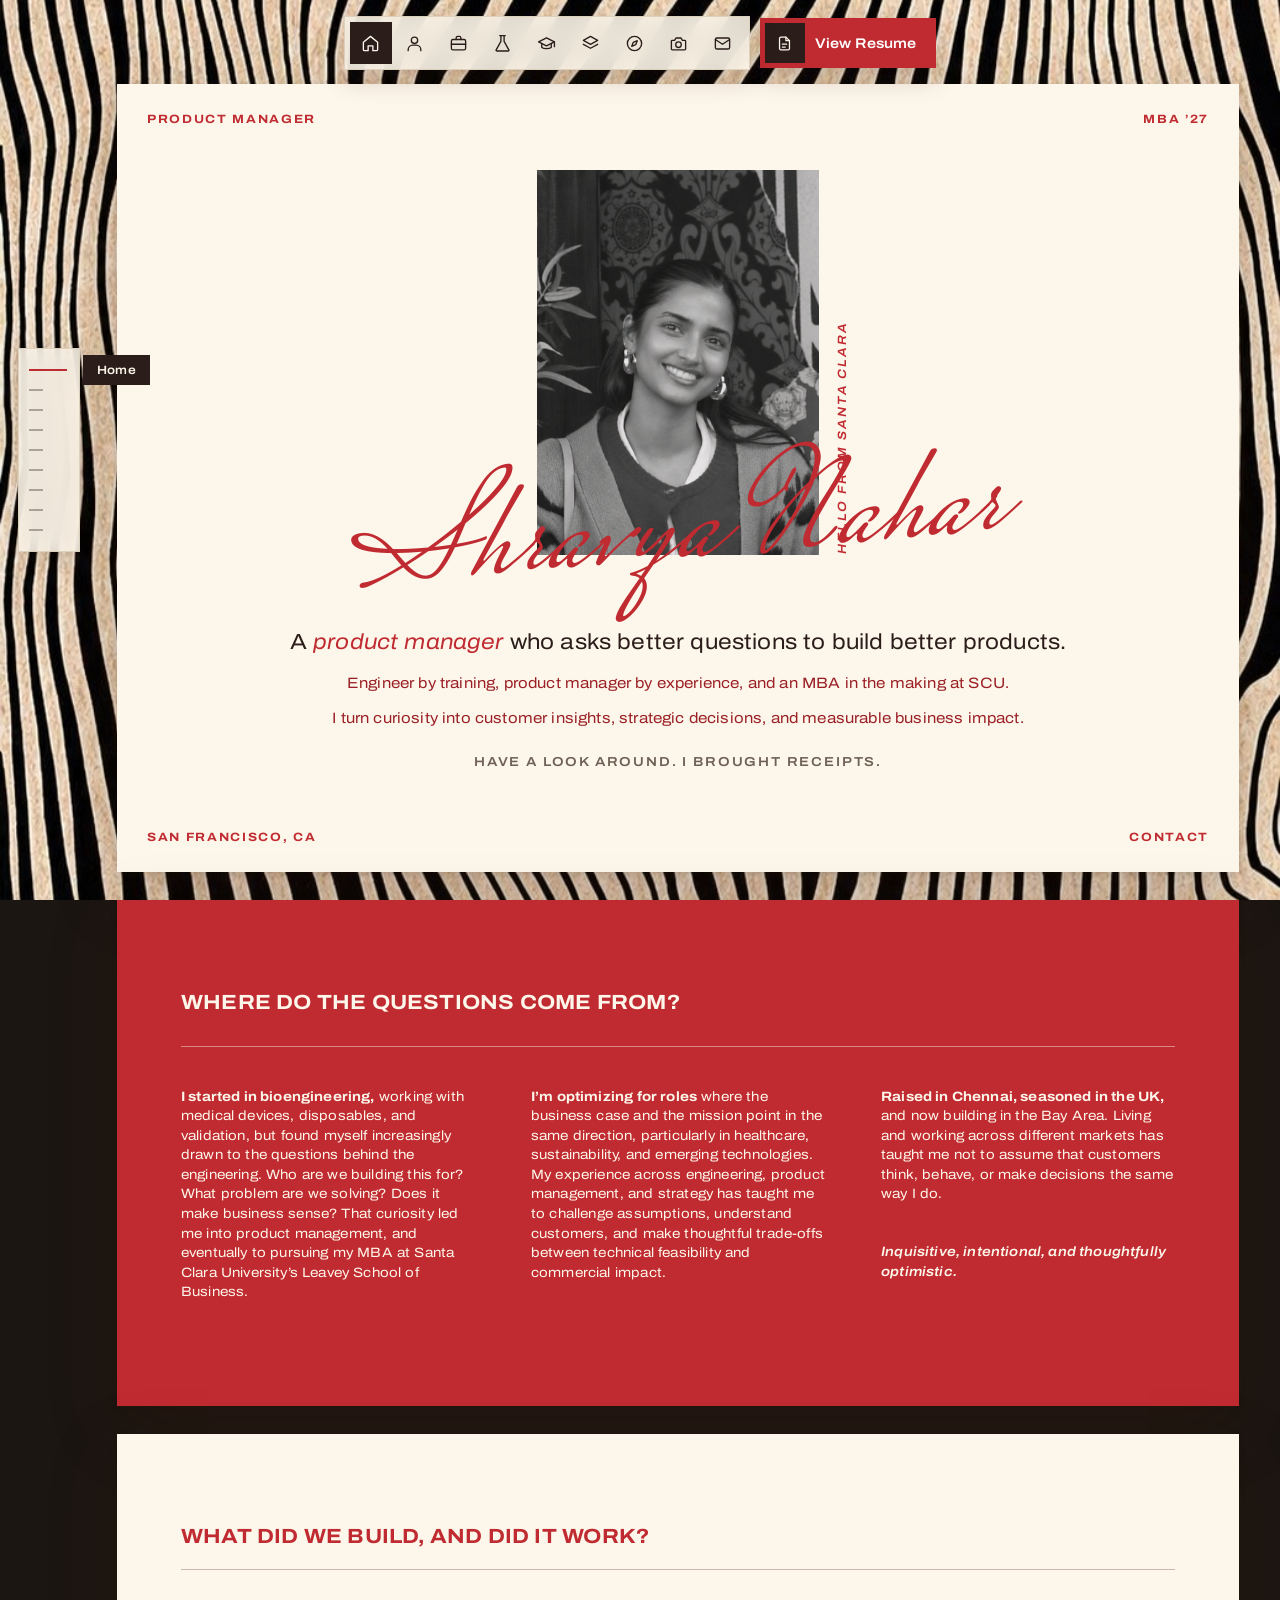
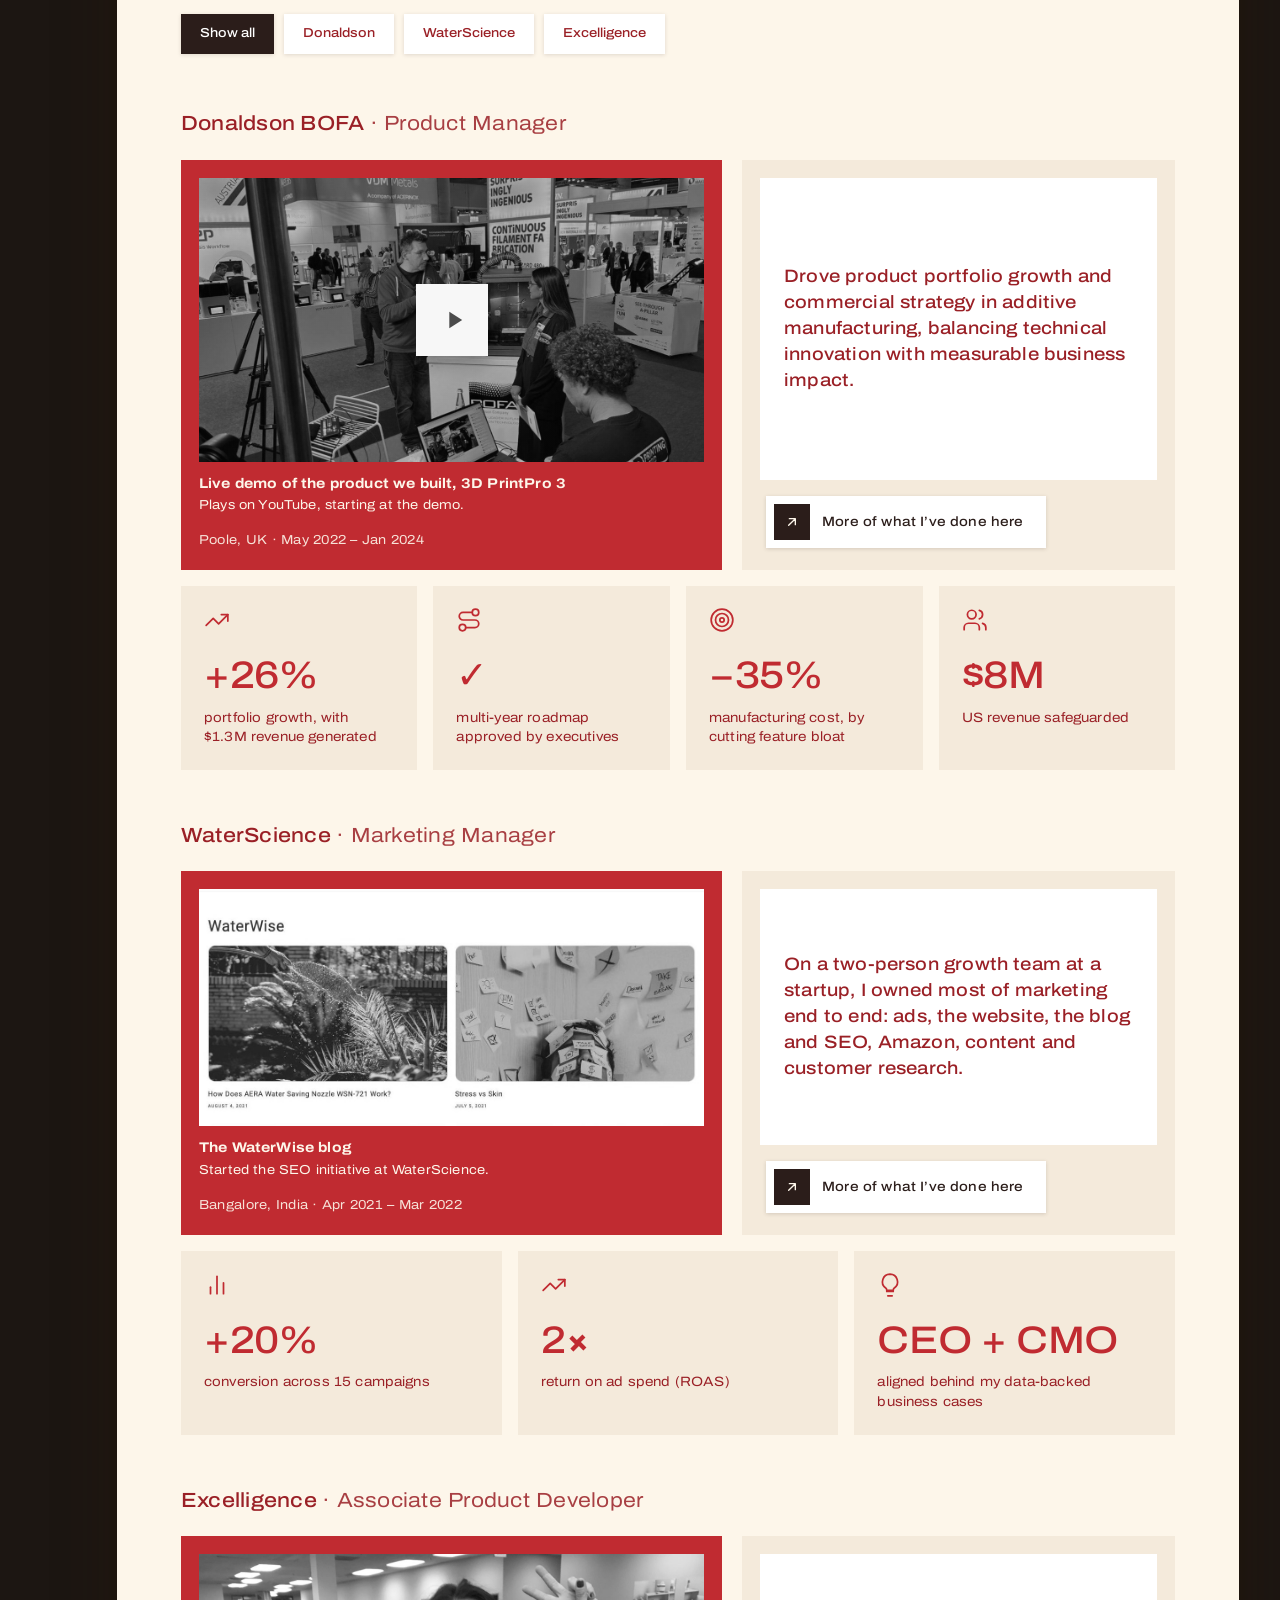
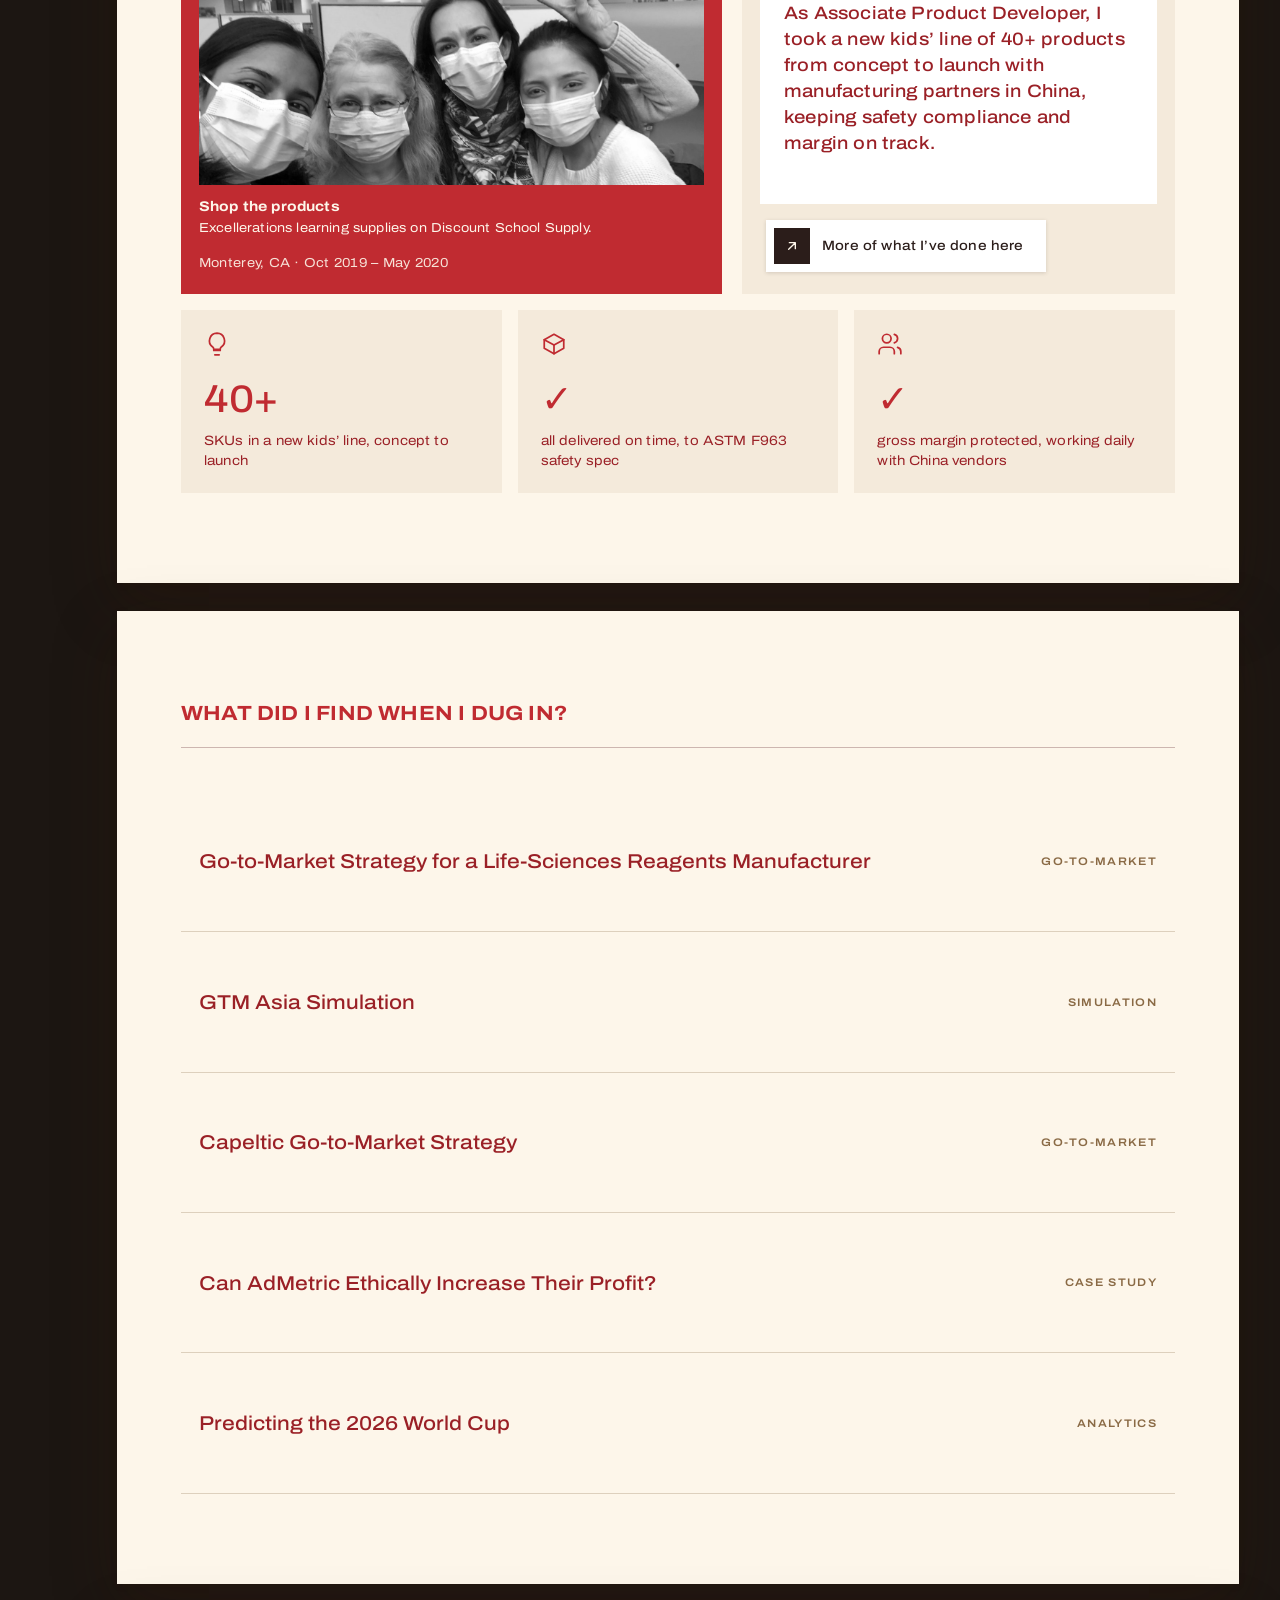
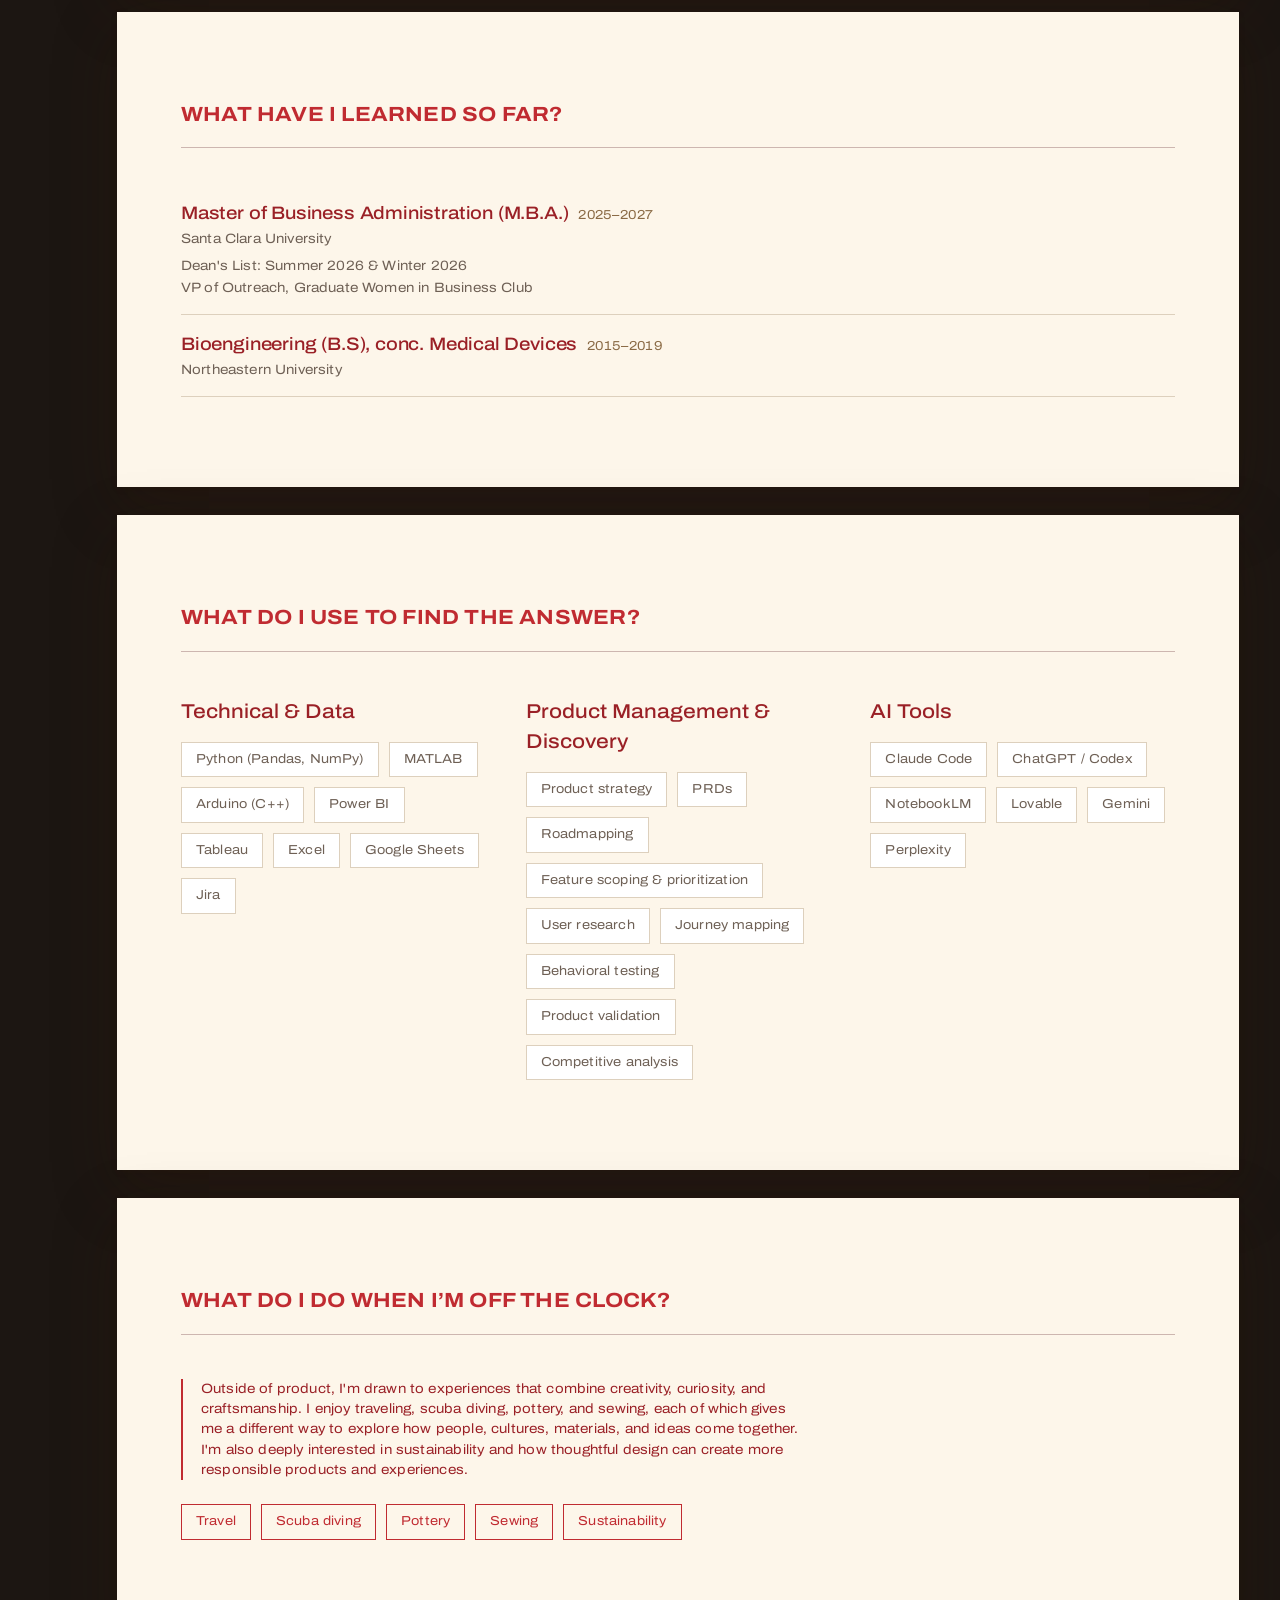
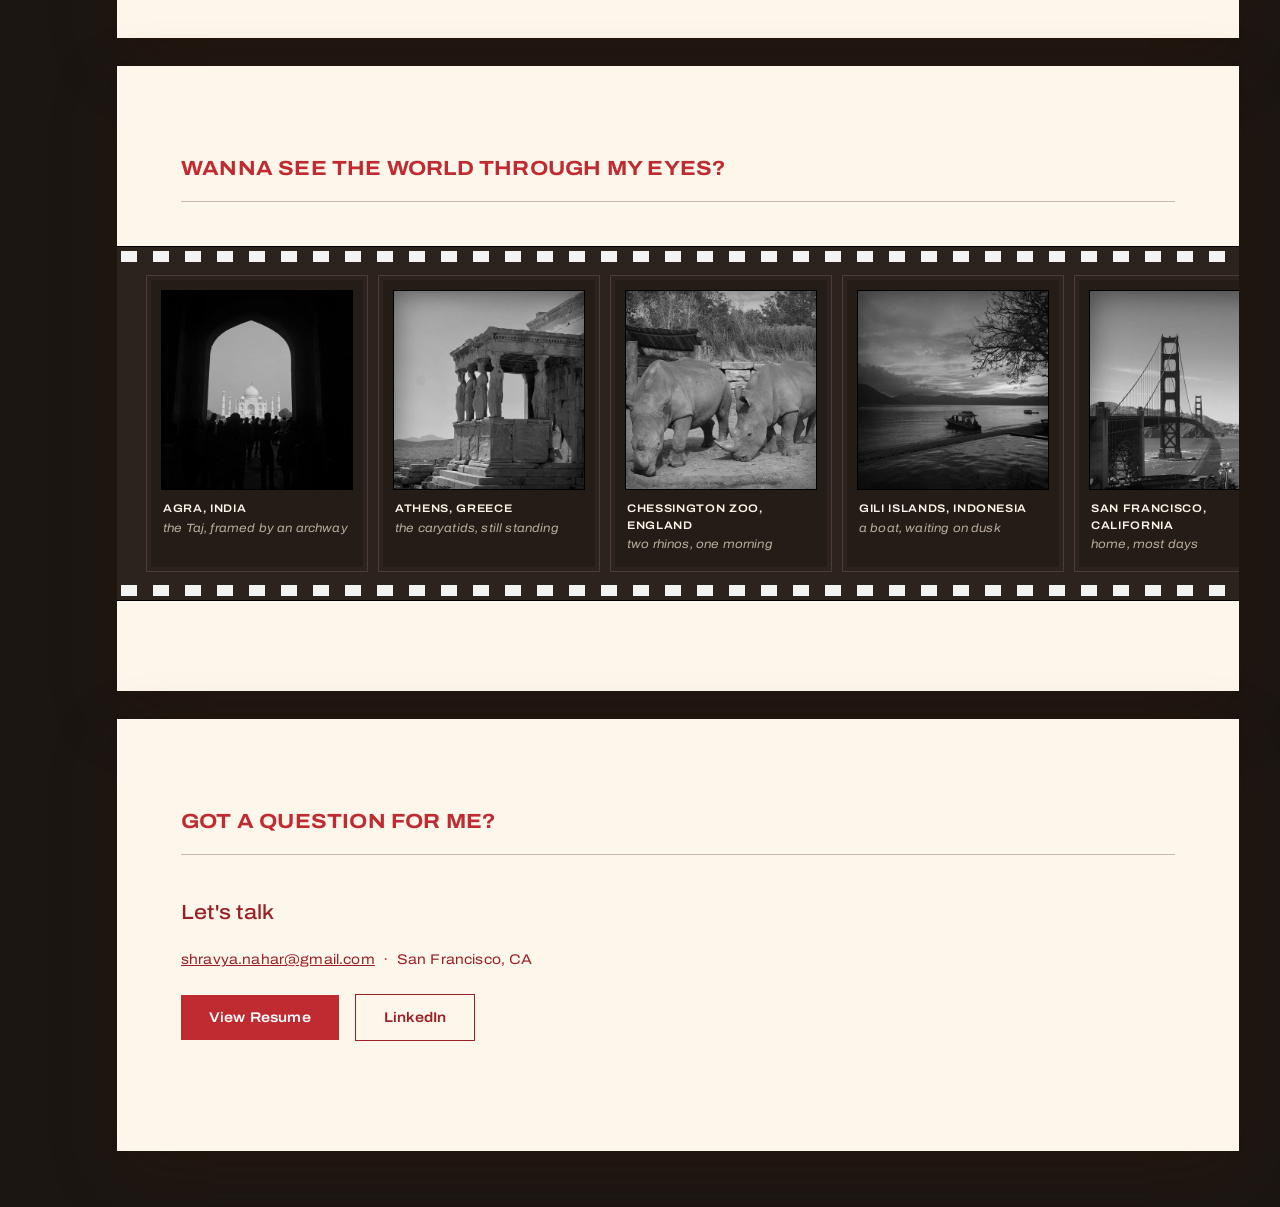
==== commit f2a1b678: "About: closing line in right column under third paragraph Co-Authored-By: Claude Sonnet 5.5 <noreply" ====
--- a/index.html
+++ b/index.html
@@ -8,7 +8,7 @@
 <link rel="preconnect" href="https://fonts.googleapis.com">
 <link rel="preconnect" href="https://fonts.gstatic.com" crossorigin>
 <link href="https://fonts.googleapis.com/css2?family=Archivo:wdth,wght@100..125,300..700&family=Mrs+Saint+Delafield&display=swap" rel="stylesheet">
-<link rel="stylesheet" href="css/style.css?v=1793691877">
+<link rel="stylesheet" href="css/style.css?v=1793692796">
 </head>
 <body>
 <svg width="0" height="0" style="position:absolute" aria-hidden="true" focusable="false">
@@ -80,8 +80,7 @@
   <hr class="rule">
   <p><strong>I started in bioengineering,</strong> working with medical devices, disposables, and validation, but found myself increasingly drawn to the questions behind the engineering. Who are we building this for? What problem are we solving? Does it make business sense? That curiosity led me into product management, and eventually to pursuing my MBA at Santa Clara University&rsquo;s Leavey School of Business.</p>
   <p><strong>I&rsquo;m optimizing for roles</strong> where the business case and the mission point in the same direction, particularly in healthcare, sustainability, and emerging technologies. My experience across engineering, product management, and strategy has taught me to challenge assumptions, understand customers, and make thoughtful trade-offs between technical feasibility and commercial impact.</p>
-  <p><strong>Raised in Chennai, seasoned in the UK,</strong> and now building in the Bay Area. Living and working across different markets has taught me not to assume that customers think, behave, or make decisions the same way I do.</p>
-  <p class="closer">Inquisitive, intentional, and thoughtfully optimistic.</p>
+  <div class="about-col"><p><strong>Raised in Chennai, seasoned in the UK,</strong> and now building in the Bay Area. Living and working across different markets has taught me not to assume that customers think, behave, or make decisions the same way I do.</p><p class="closer">Inquisitive, intentional, and thoughtfully optimistic.</p></div>
 </section>
 
 <!-- EXPERIENCE -->
--- a/css/style.css
+++ b/css/style.css
@@ -637,3 +637,8 @@
 .hero-line { text-wrap: balance; }
 .hero-body { text-wrap: balance; }
 @media (max-width: 700px) { .hero-copy { padding-top: 40px; } }
+
+/* About: closing line sits in the right column, a couple of lines under the third paragraph */
+.about-col { min-width: 0; }
+.about-col p { margin-bottom: 0; }
+.about .about-col .closer { margin: 38px 0 0; font-style: italic; font-weight: 600; }
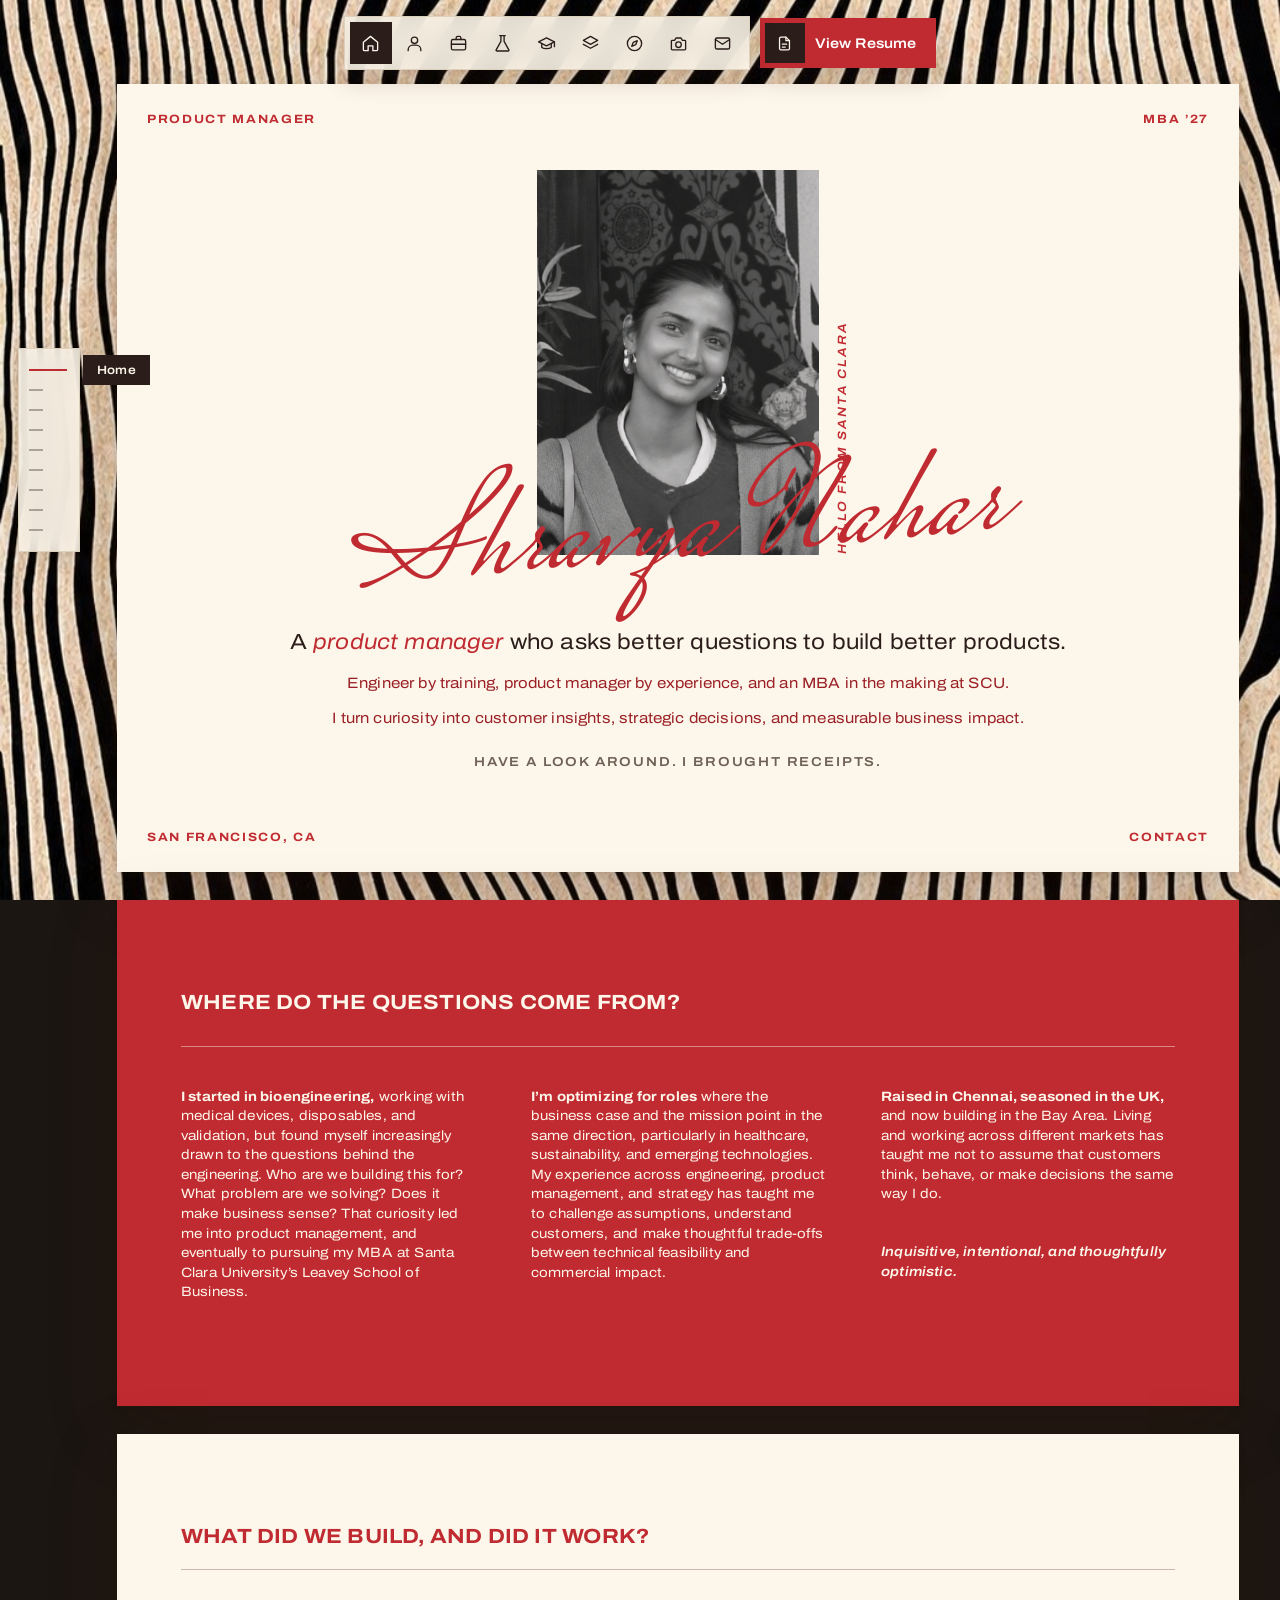
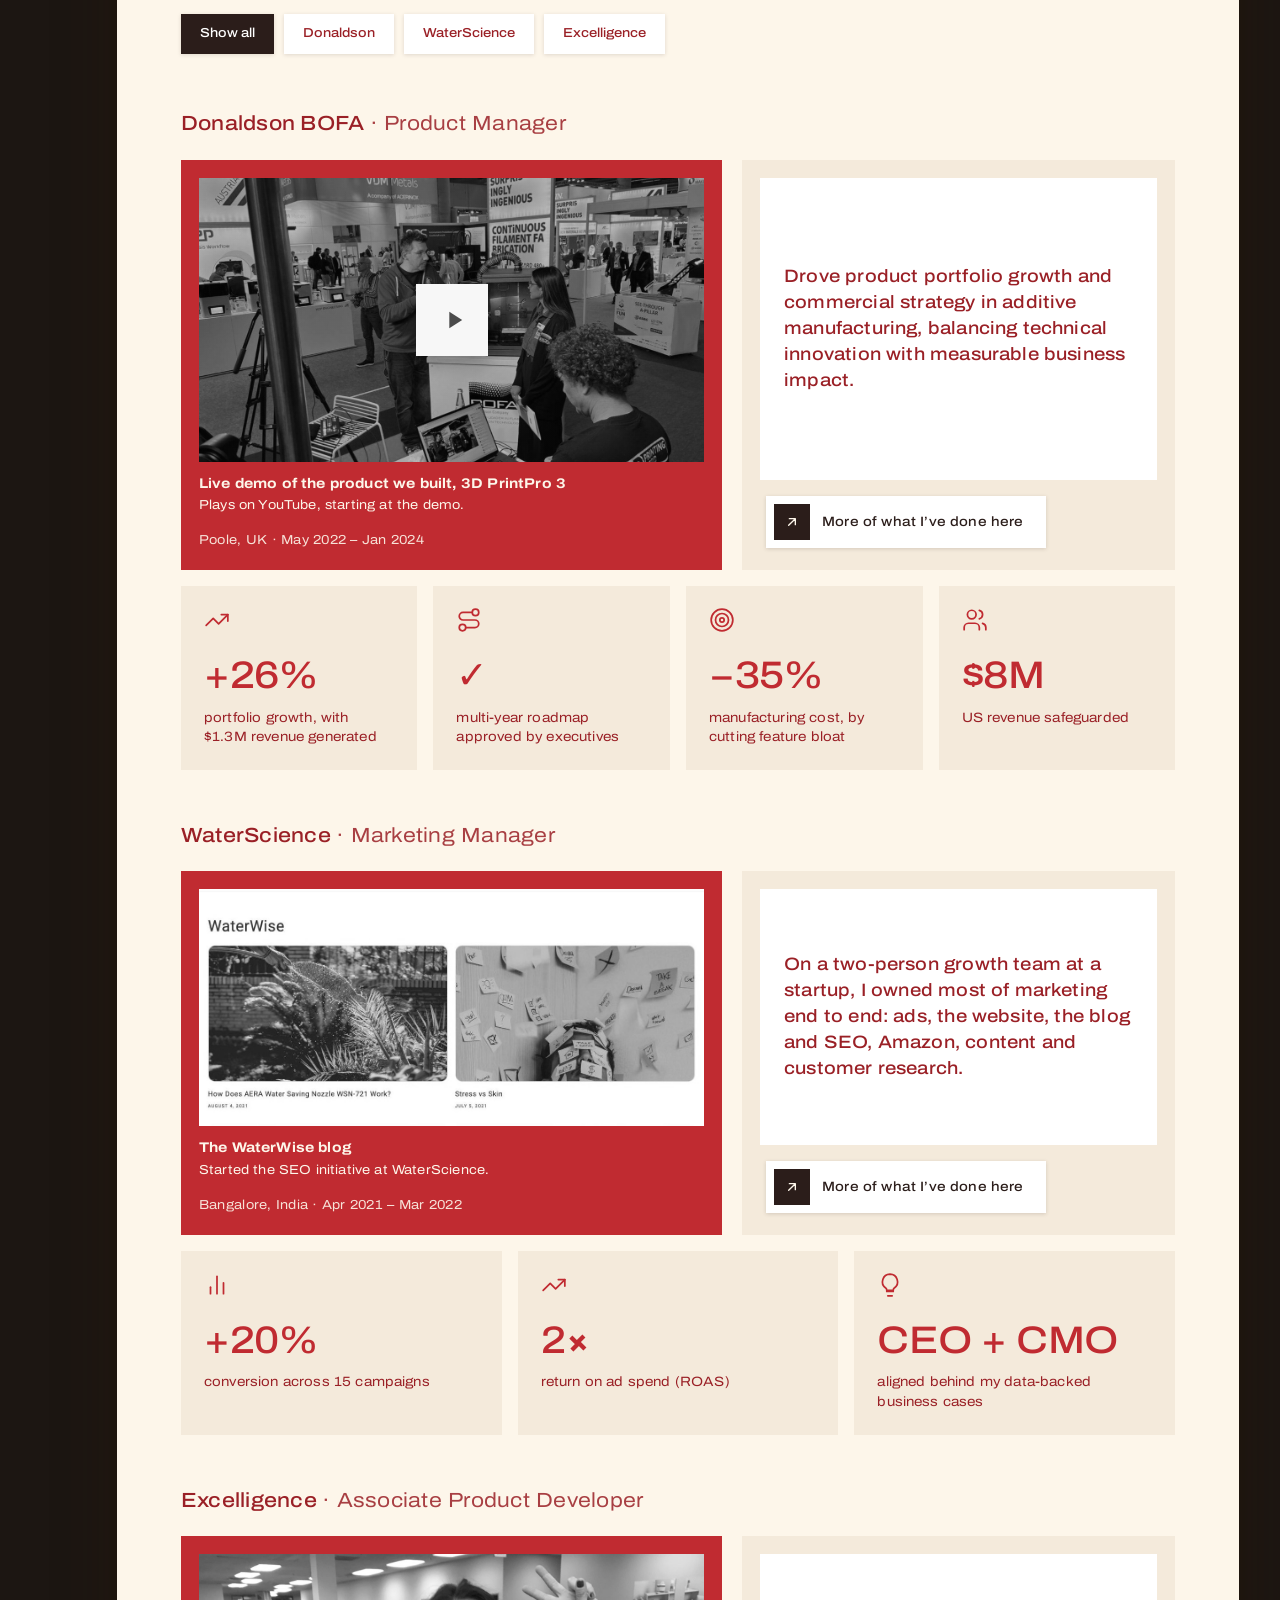
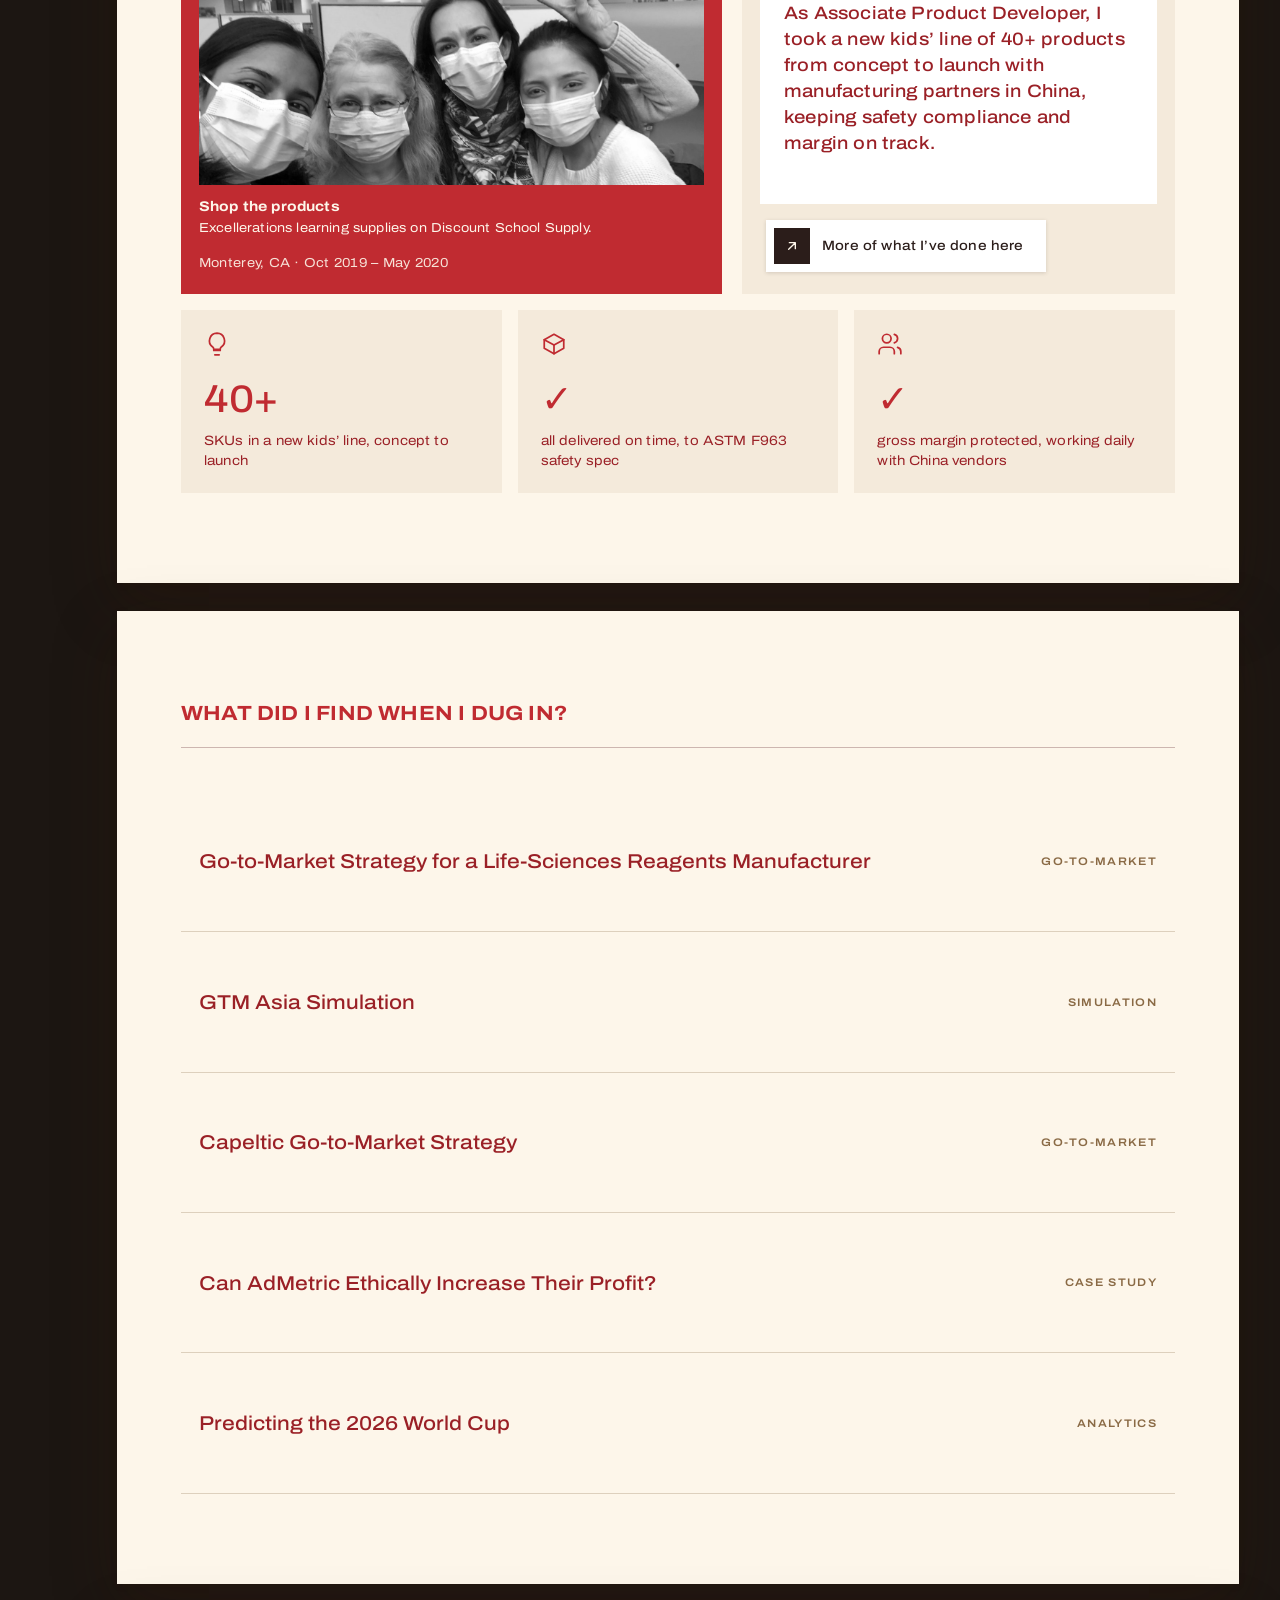
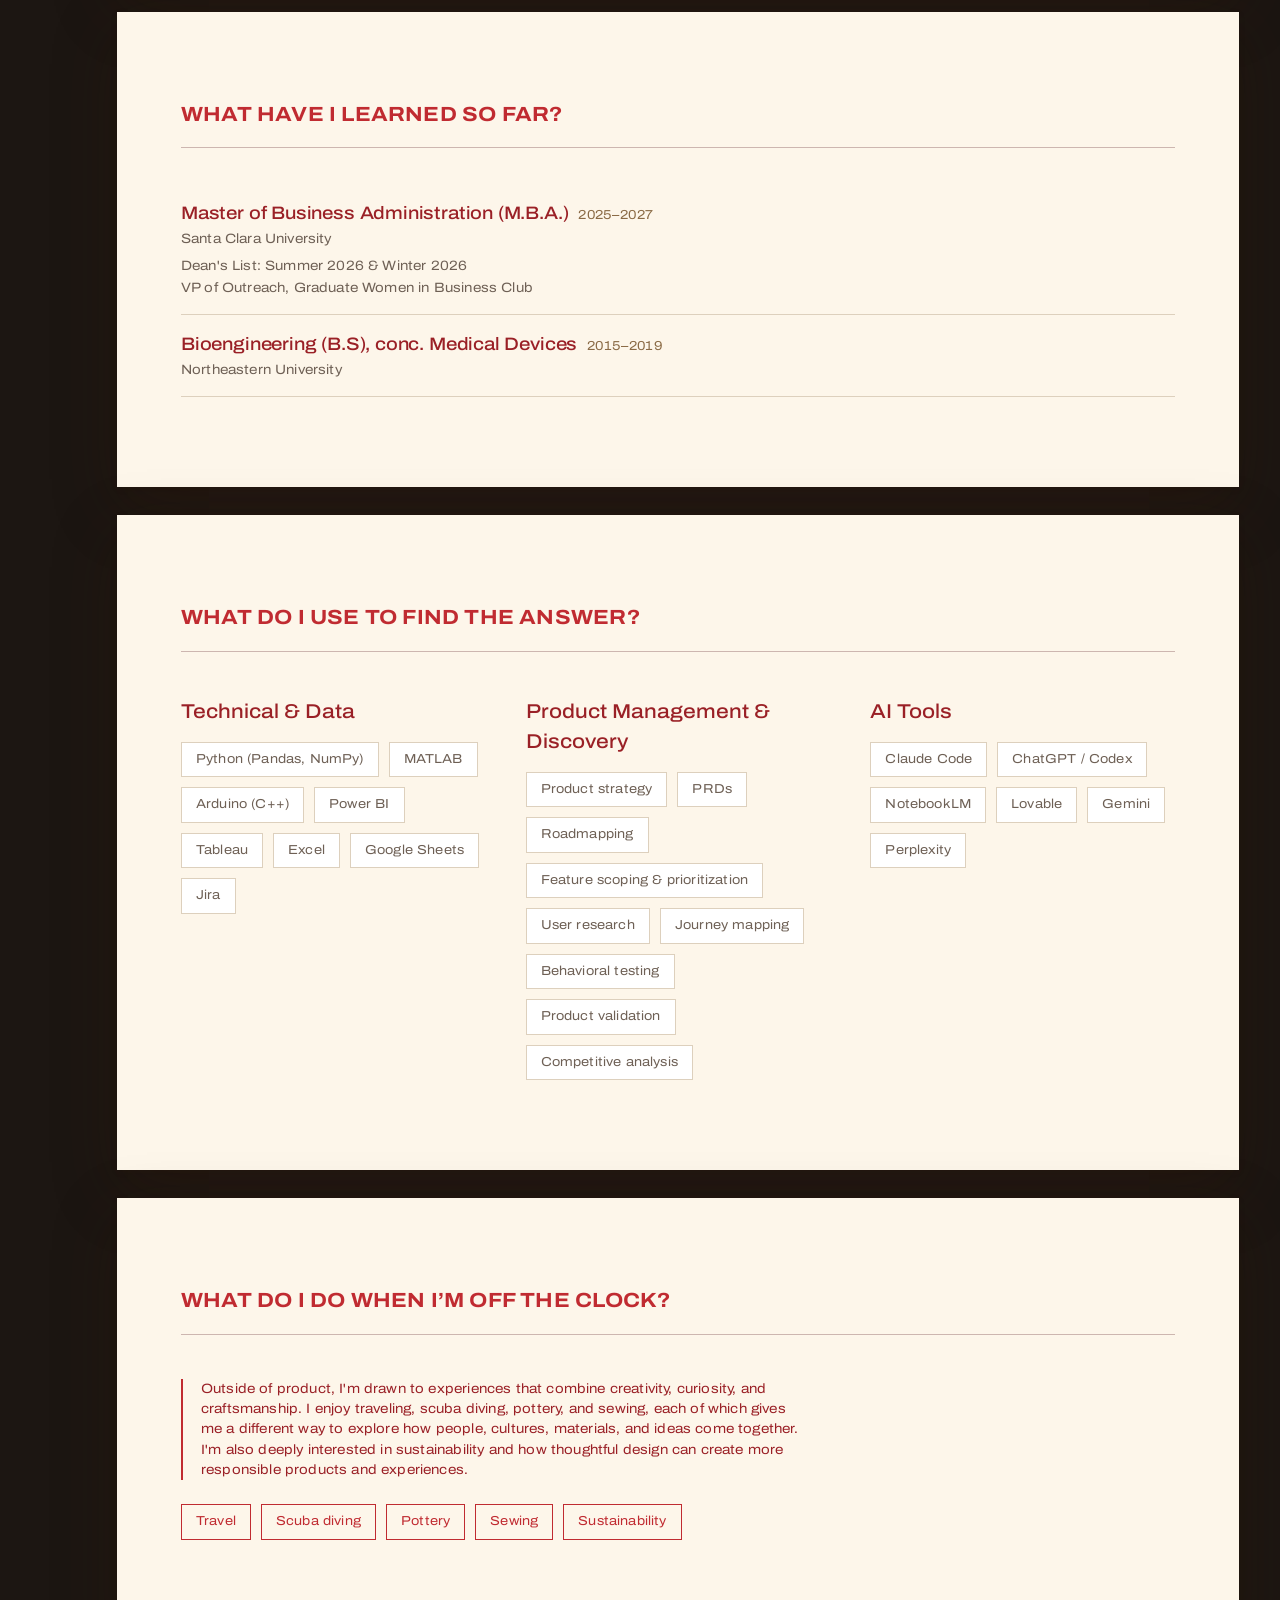
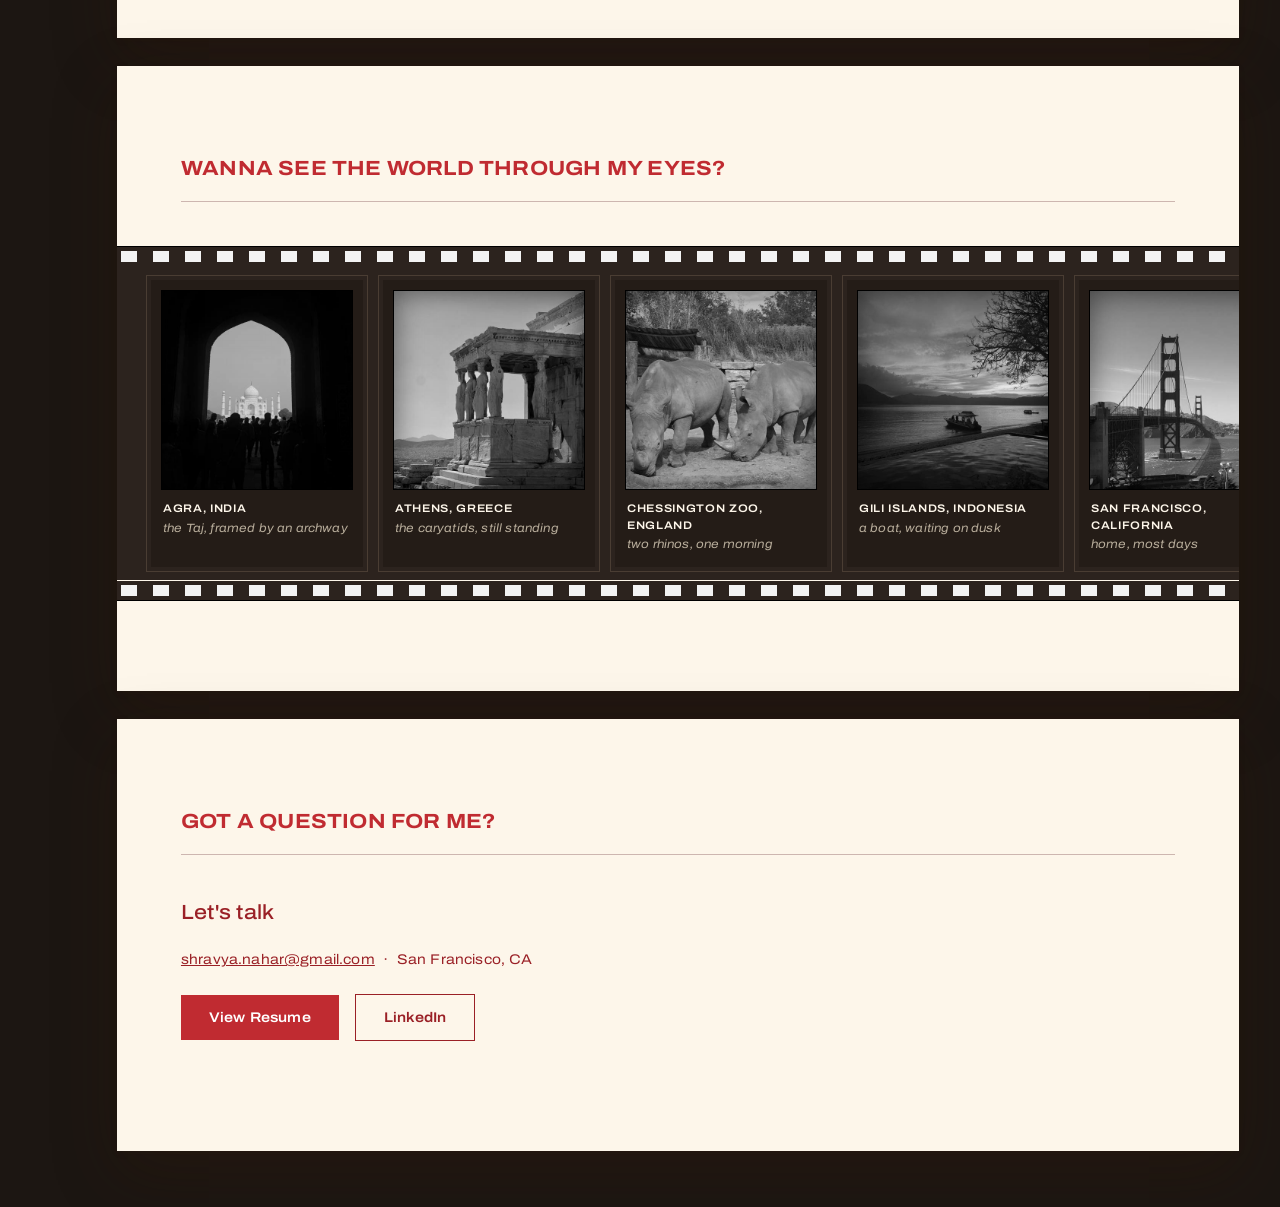
==== commit e5c2c90d: "About closer: italic via em Co-Authored-By: Claude Sonnet 5.5 <noreply@anthropic.com> Claude-Session" ====
--- a/index.html
+++ b/index.html
@@ -80,7 +80,7 @@
   <hr class="rule">
   <p><strong>I started in bioengineering,</strong> working with medical devices, disposables, and validation, but found myself increasingly drawn to the questions behind the engineering. Who are we building this for? What problem are we solving? Does it make business sense? That curiosity led me into product management, and eventually to pursuing my MBA at Santa Clara University&rsquo;s Leavey School of Business.</p>
   <p><strong>I&rsquo;m optimizing for roles</strong> where the business case and the mission point in the same direction, particularly in healthcare, sustainability, and emerging technologies. My experience across engineering, product management, and strategy has taught me to challenge assumptions, understand customers, and make thoughtful trade-offs between technical feasibility and commercial impact.</p>
-  <div class="about-col"><p><strong>Raised in Chennai, seasoned in the UK,</strong> and now building in the Bay Area. Living and working across different markets has taught me not to assume that customers think, behave, or make decisions the same way I do.</p><p class="closer">Inquisitive, intentional, and thoughtfully optimistic.</p></div>
+  <div class="about-col"><p><strong>Raised in Chennai, seasoned in the UK,</strong> and now building in the Bay Area. Living and working across different markets has taught me not to assume that customers think, behave, or make decisions the same way I do.</p><p class="closer"><em>Inquisitive, intentional, and thoughtfully optimistic.</em></p></div>
 </section>
 
 <!-- EXPERIENCE -->
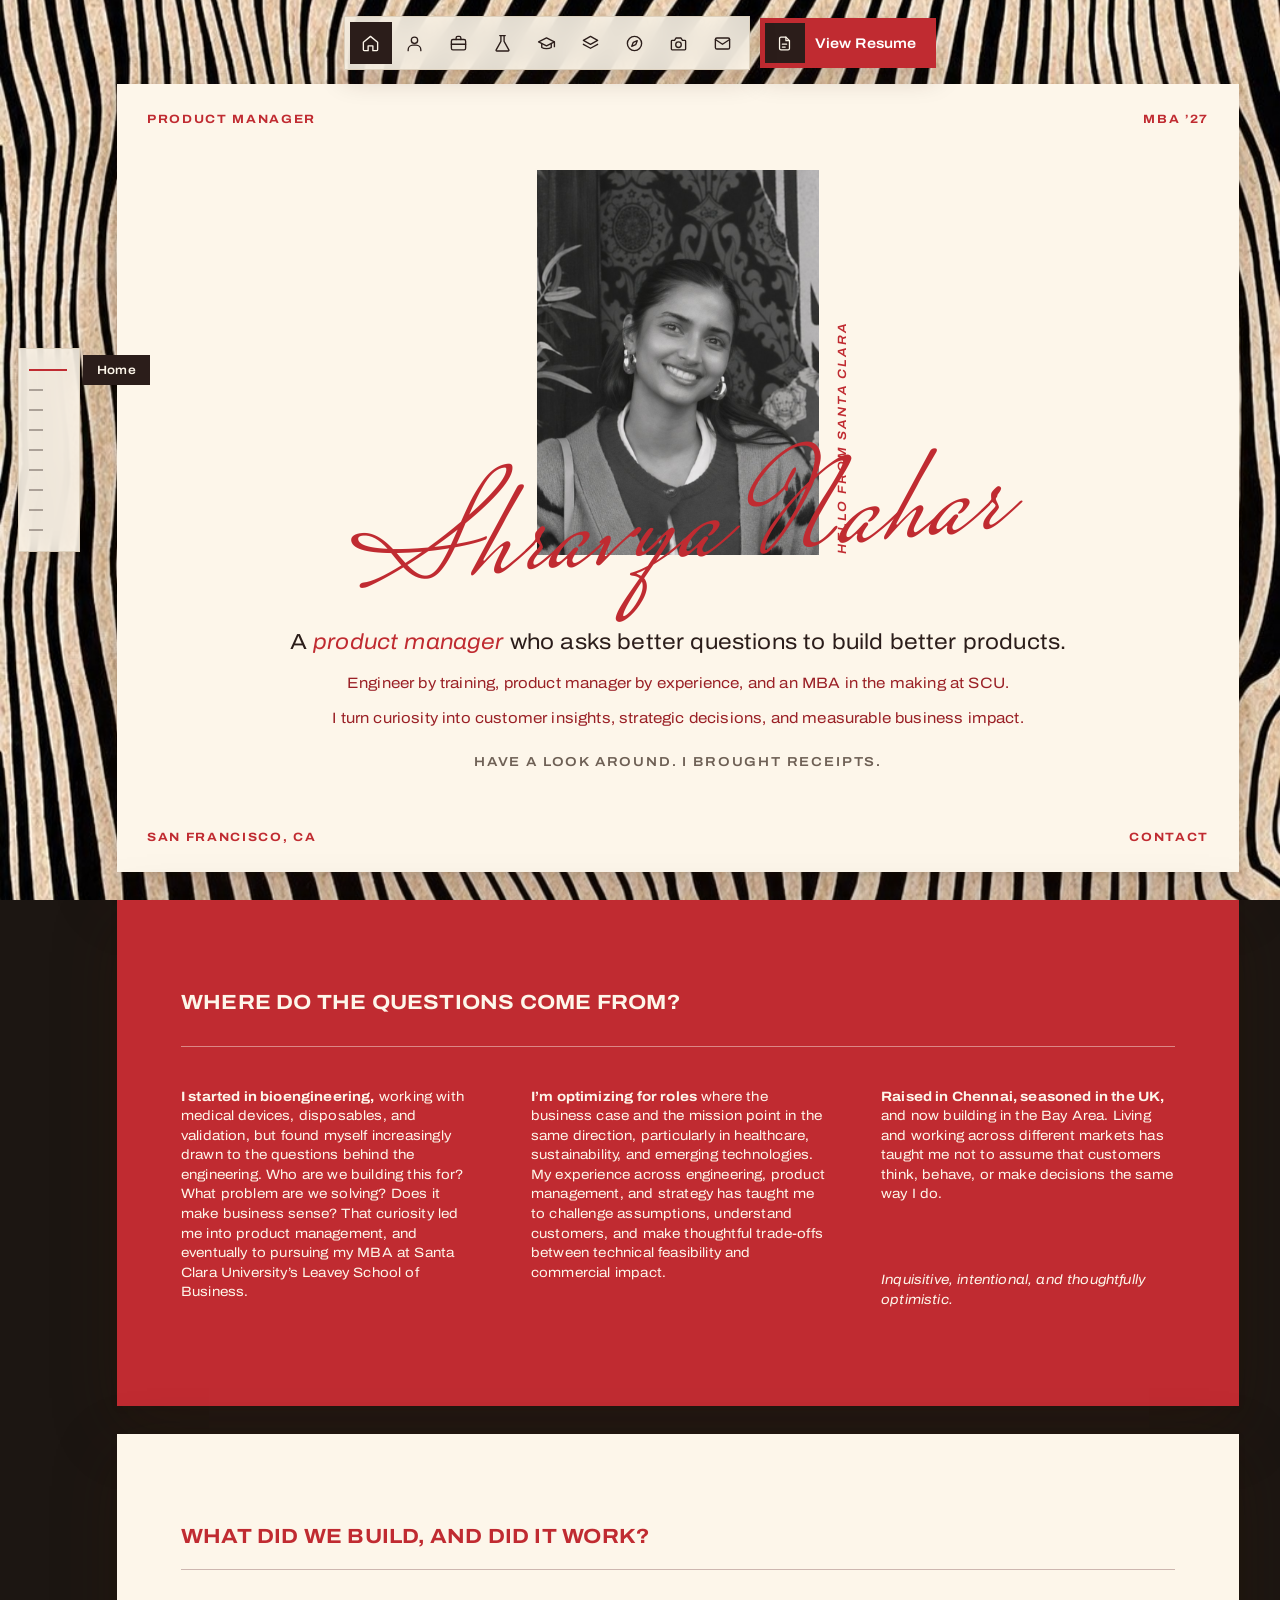
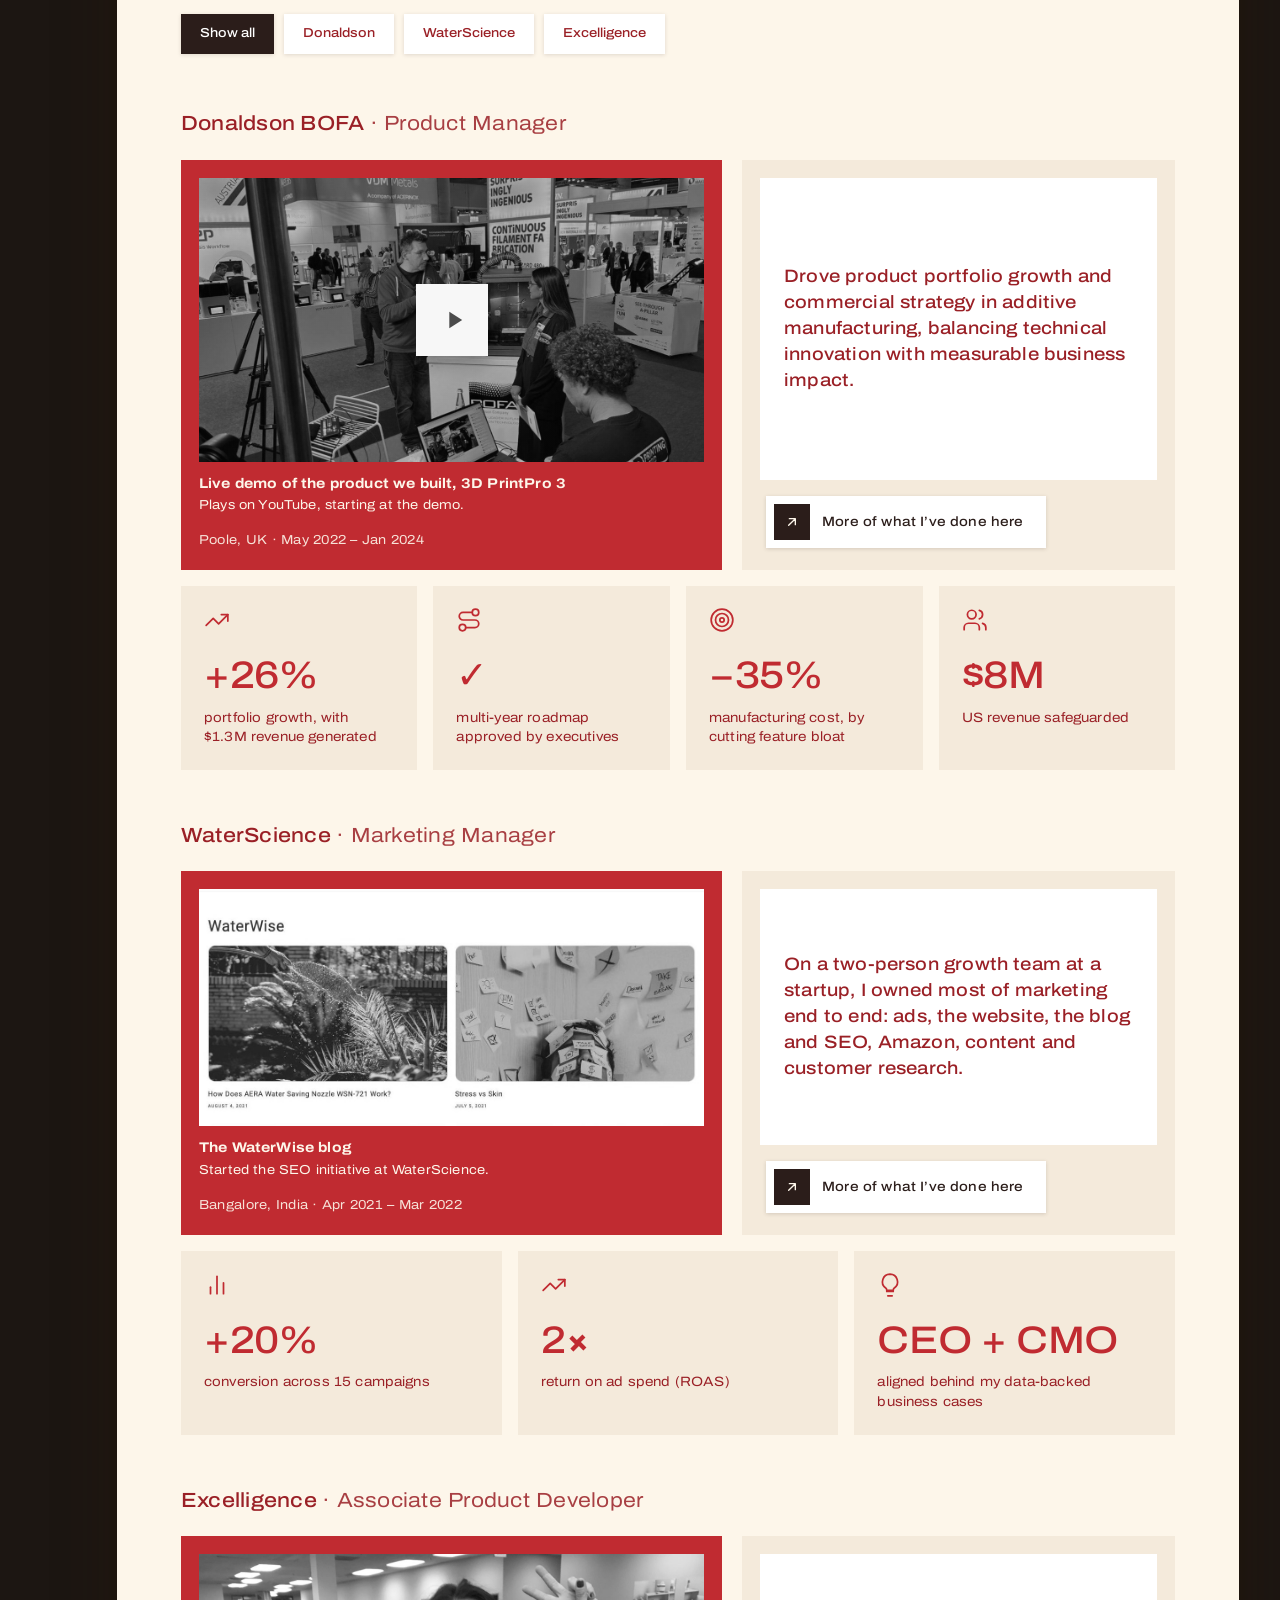
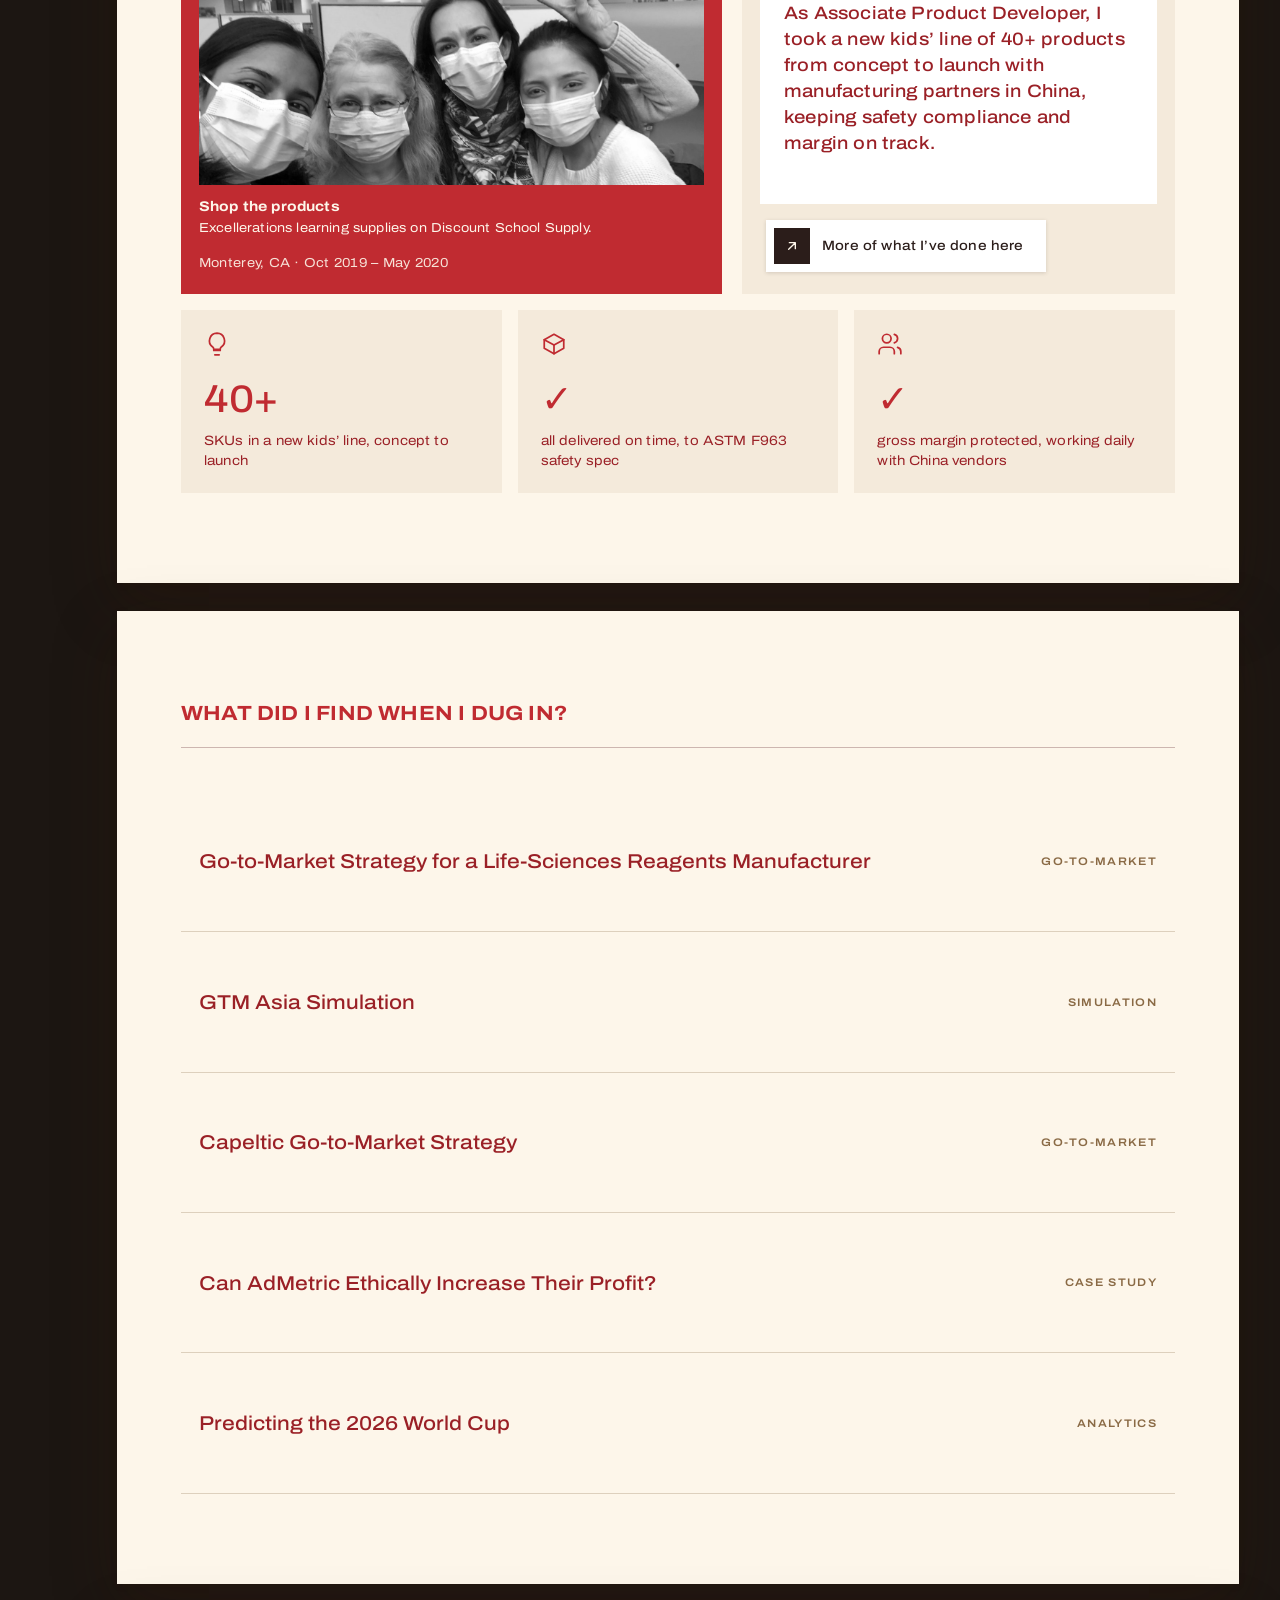
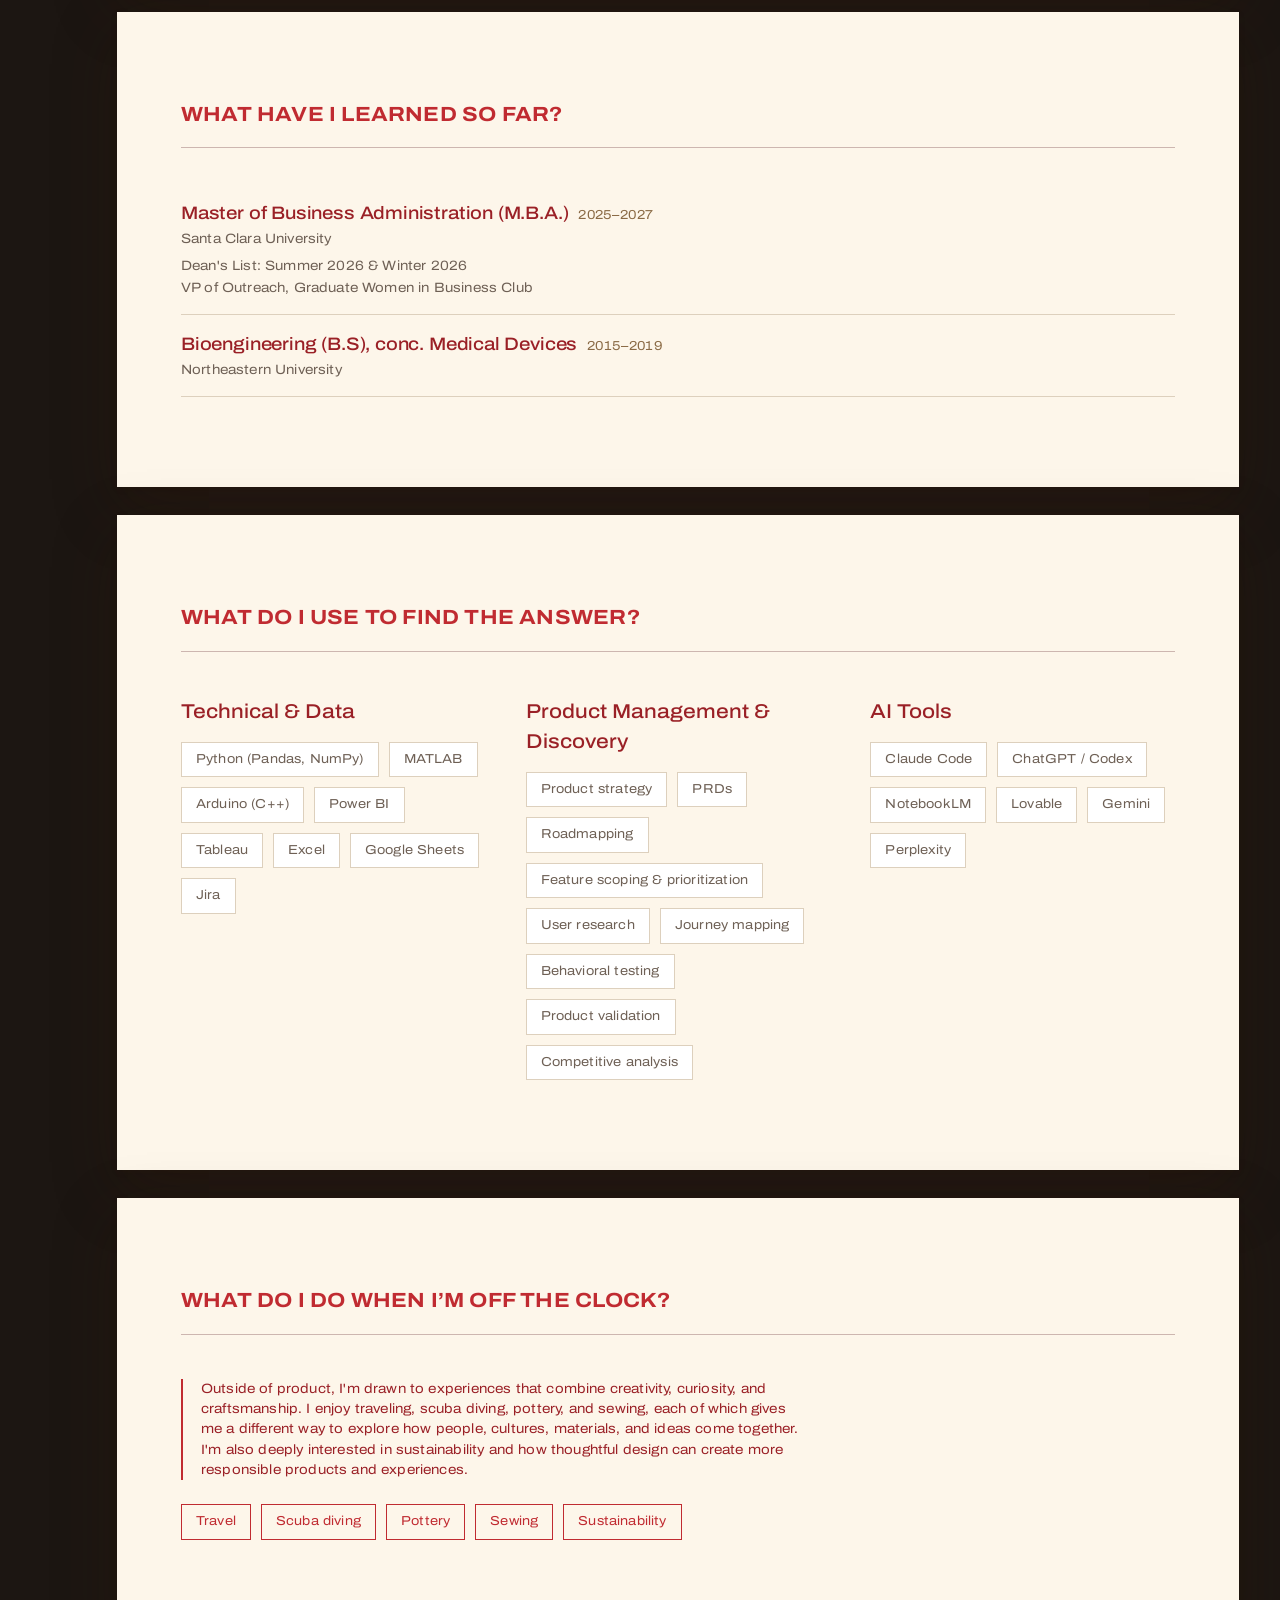
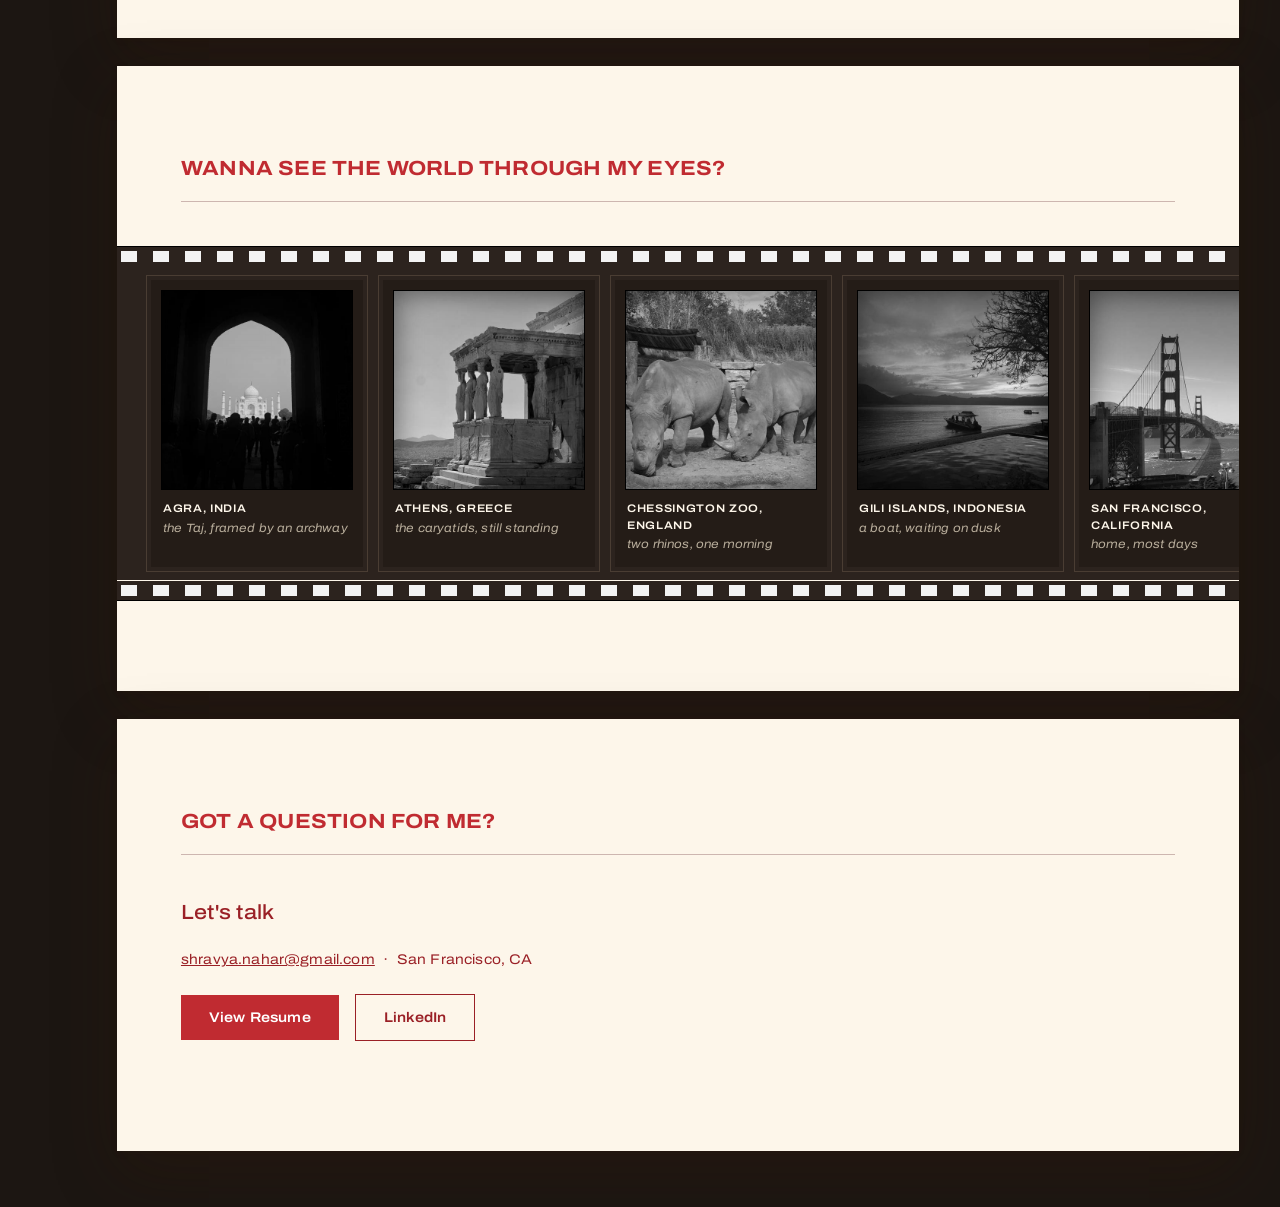
==== commit 181a9c3d: "About closer: more space, italic not bold Co-Authored-By: Claude Sonnet 5.5 <noreply@anthropic.com> " ====
--- a/index.html
+++ b/index.html
@@ -8,7 +8,7 @@
 <link rel="preconnect" href="https://fonts.googleapis.com">
 <link rel="preconnect" href="https://fonts.gstatic.com" crossorigin>
 <link href="https://fonts.googleapis.com/css2?family=Archivo:wdth,wght@100..125,300..700&family=Mrs+Saint+Delafield&display=swap" rel="stylesheet">
-<link rel="stylesheet" href="css/style.css?v=1793692796">
+<link rel="stylesheet" href="css/style.css?v=1793693038">
 </head>
 <body>
 <svg width="0" height="0" style="position:absolute" aria-hidden="true" focusable="false">
--- a/css/style.css
+++ b/css/style.css
@@ -641,4 +641,5 @@
 /* About: closing line sits in the right column, a couple of lines under the third paragraph */
 .about-col { min-width: 0; }
 .about-col p { margin-bottom: 0; }
-.about .about-col .closer { margin: 38px 0 0; font-style: italic; font-weight: 600; }
+.about .about-col .closer { margin: 66px 0 0; font-style: italic; font-weight: 400; }
+.about .about-col .closer em { font-weight: 400; }
